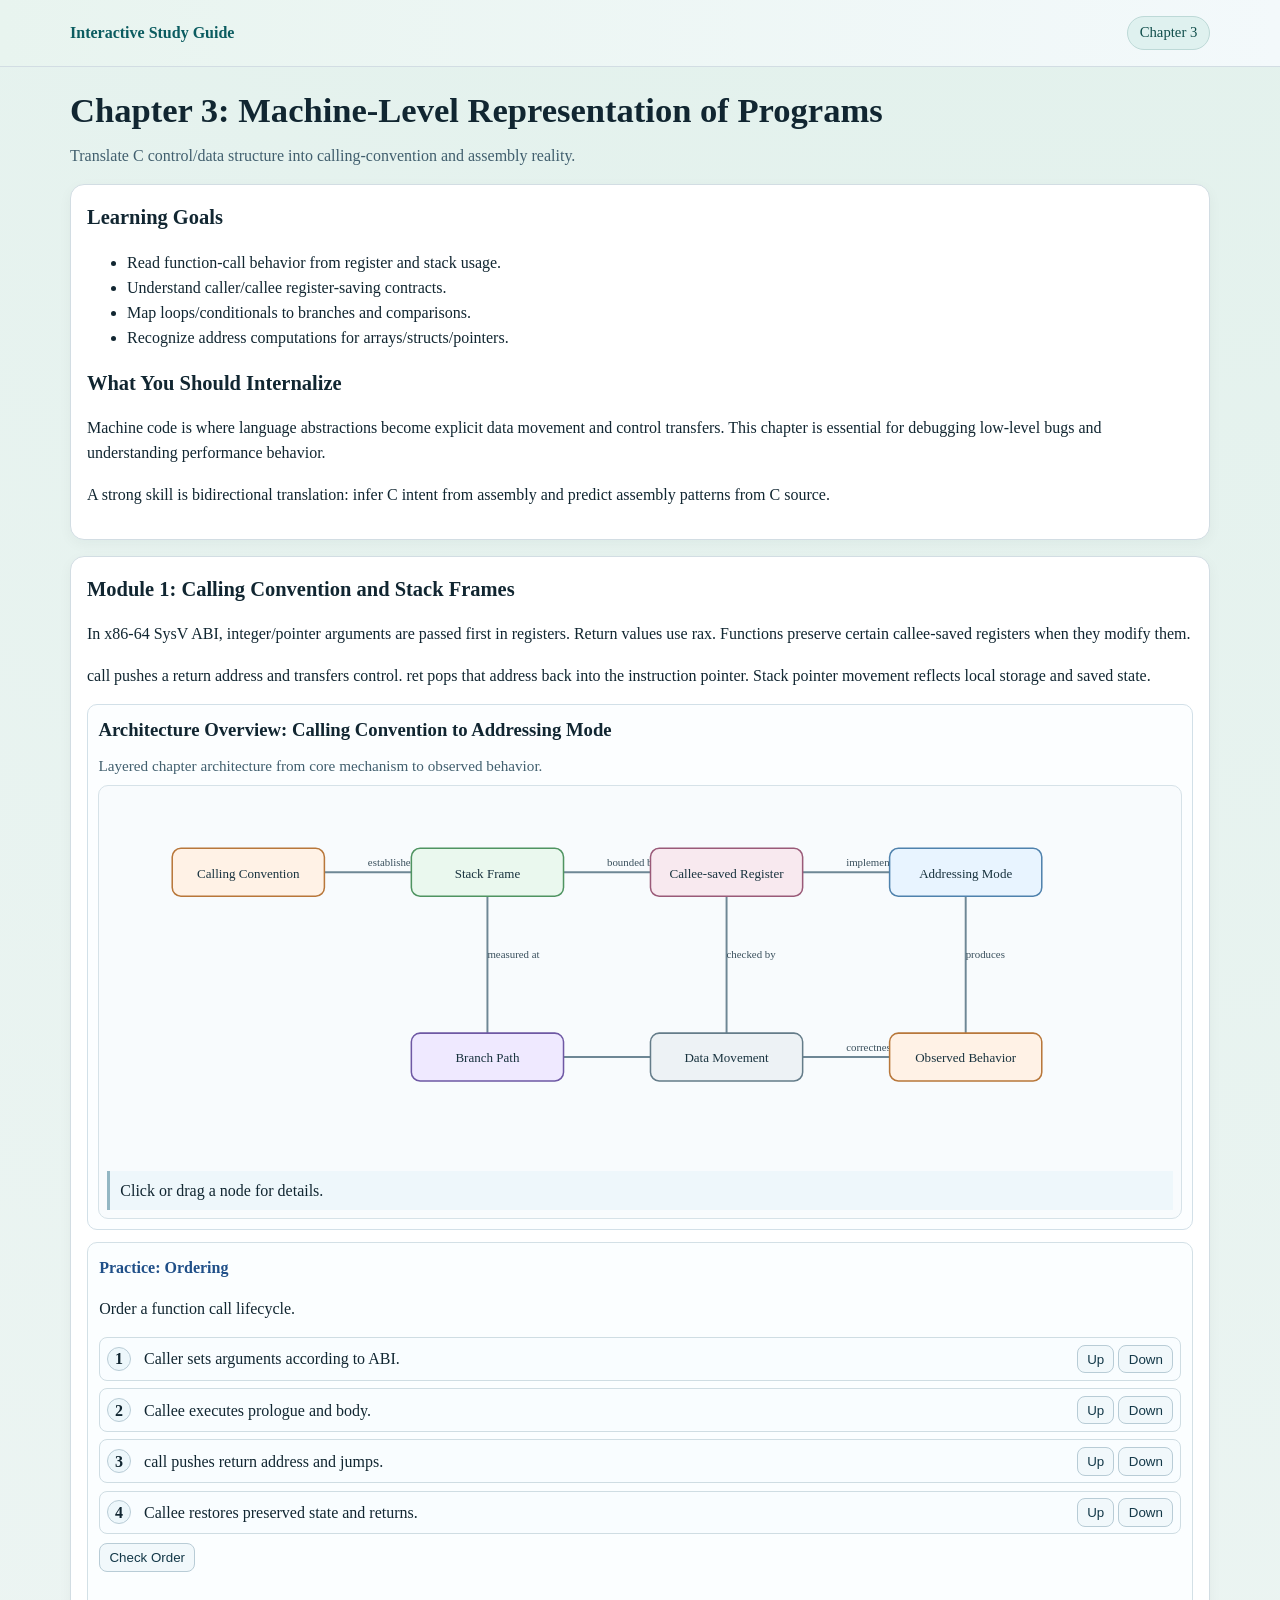
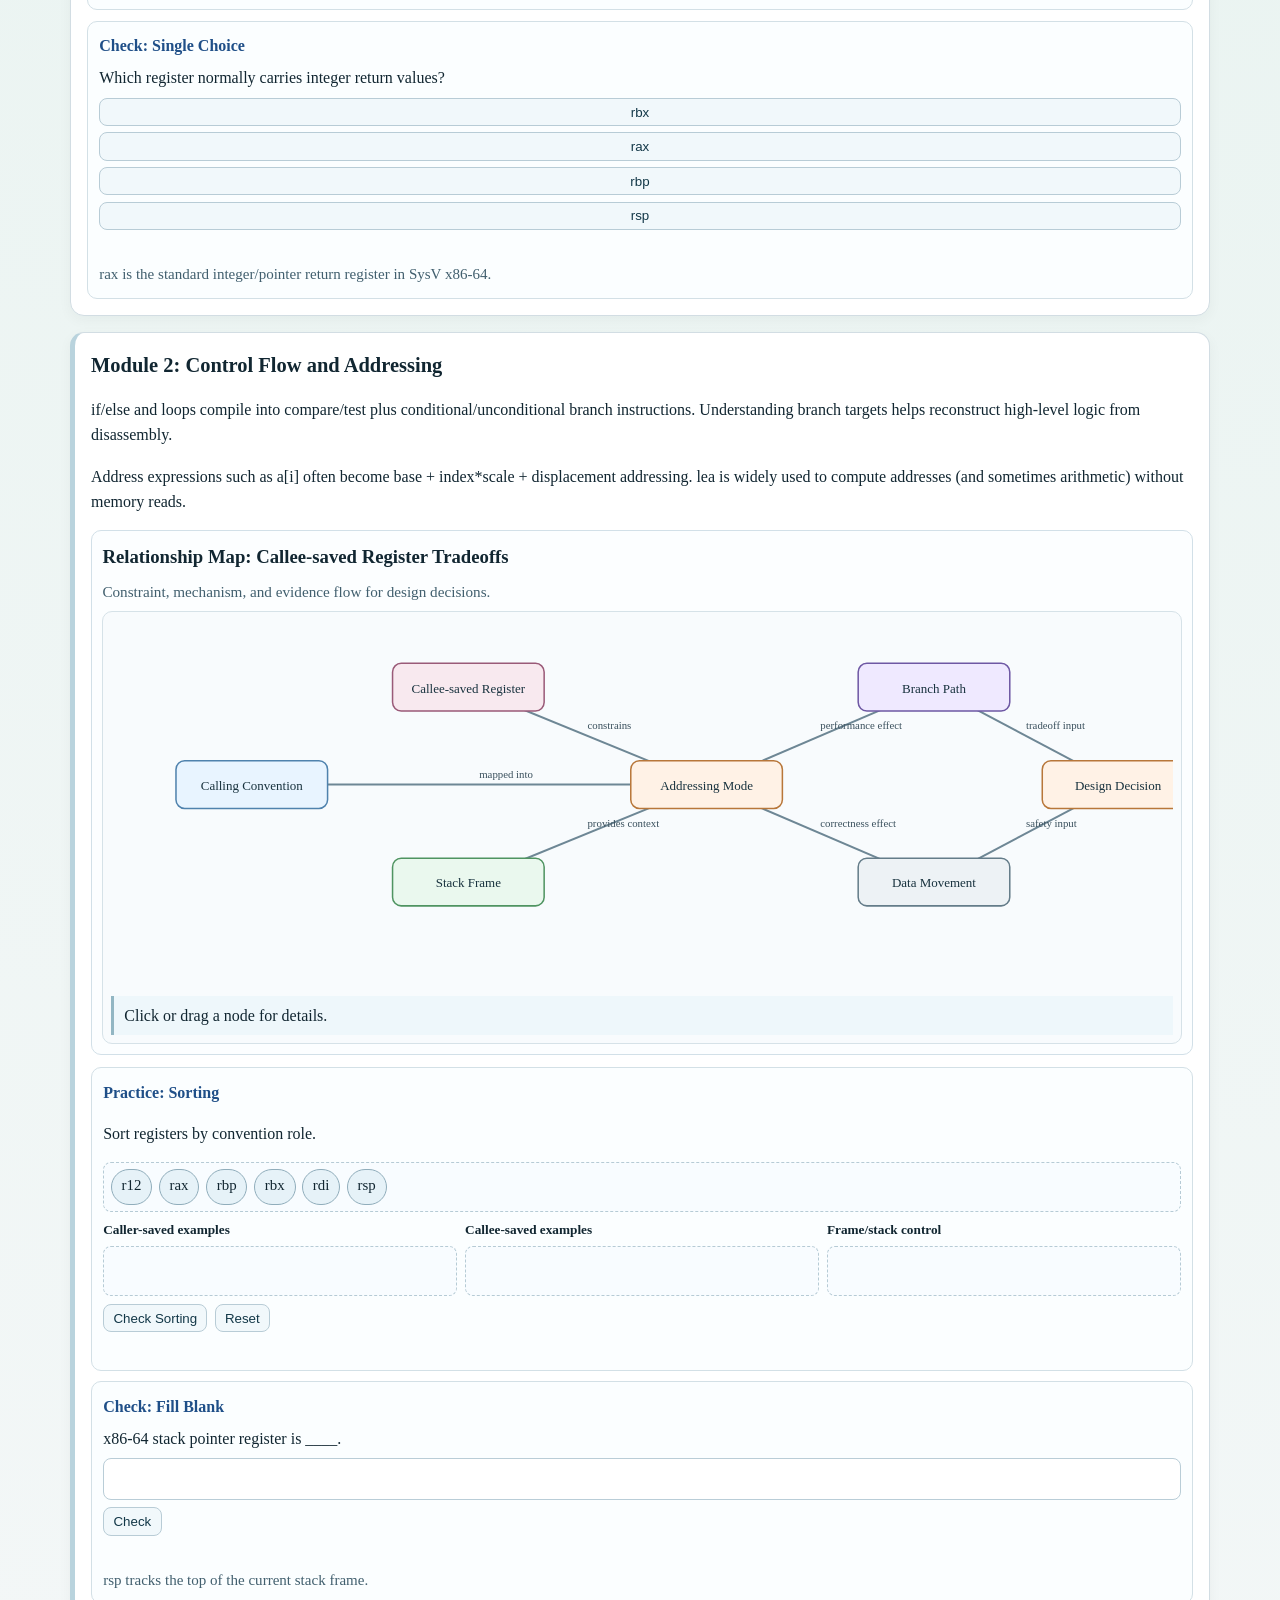
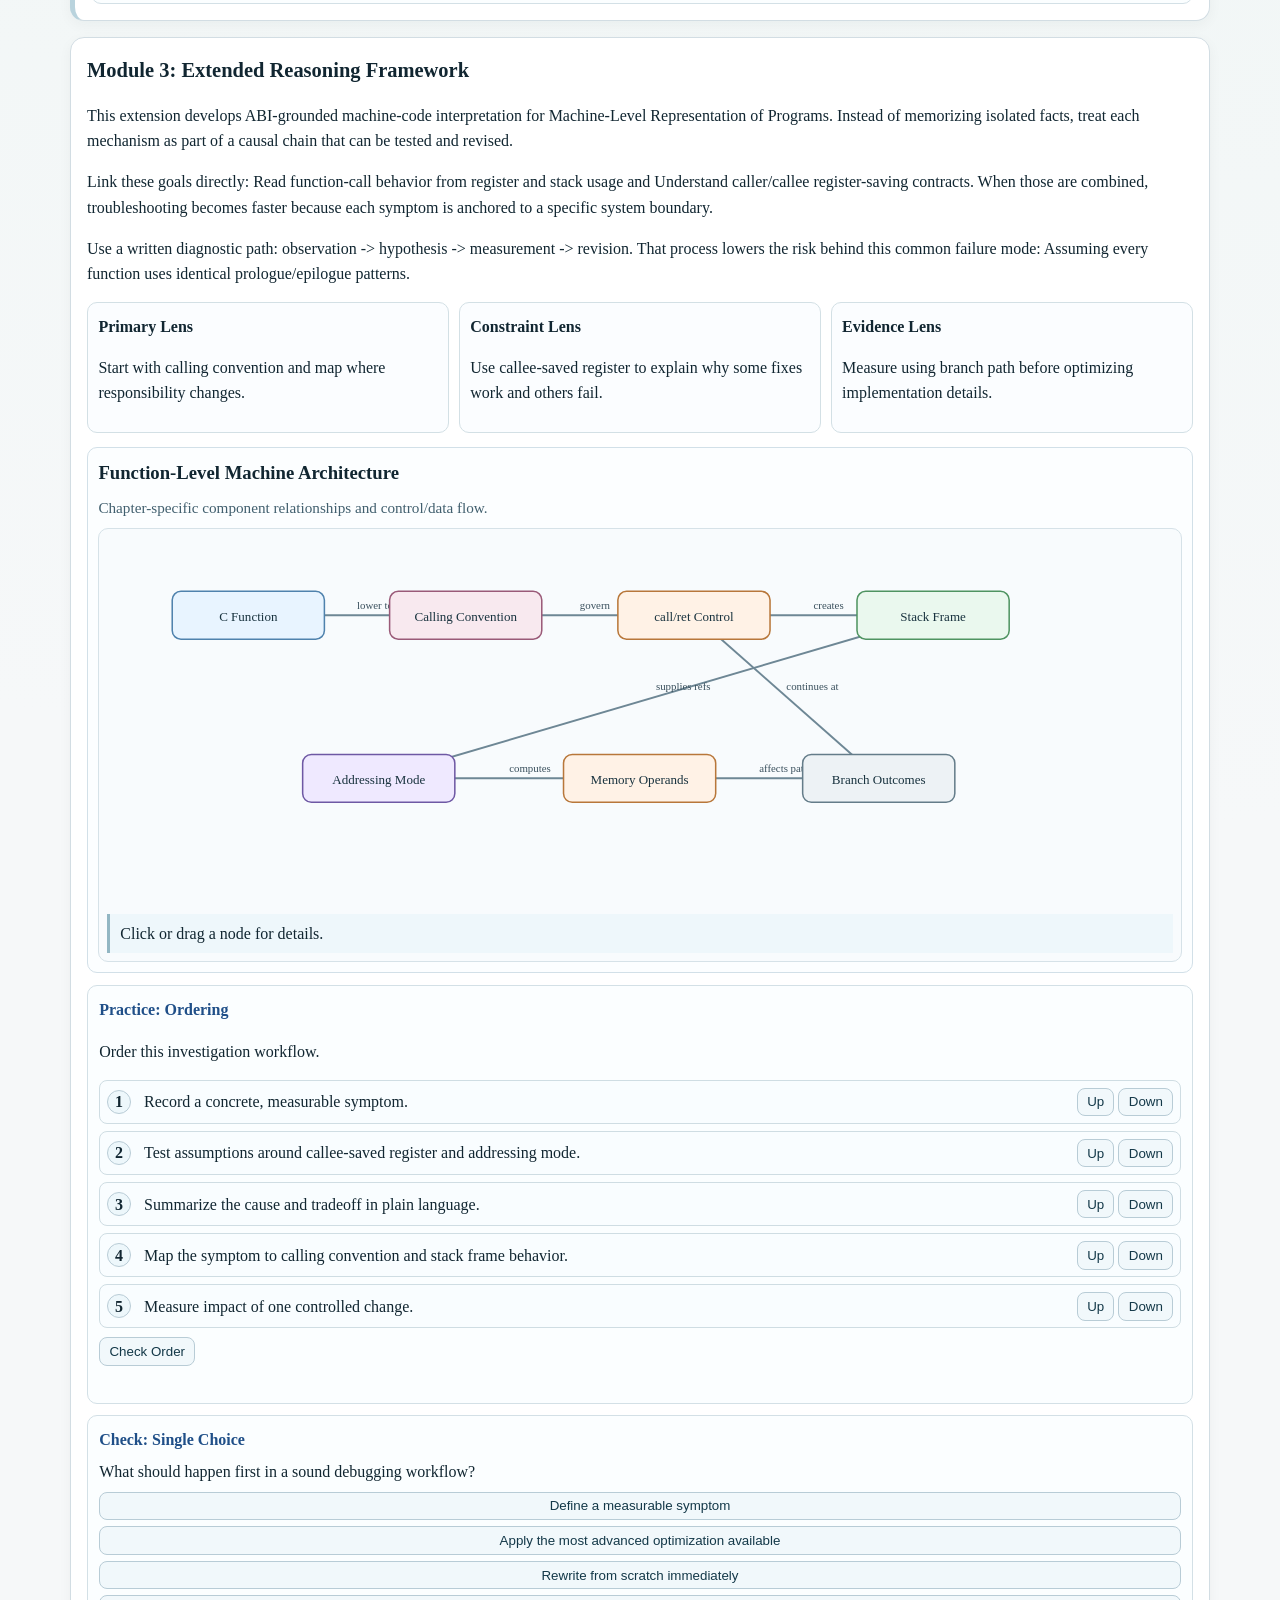
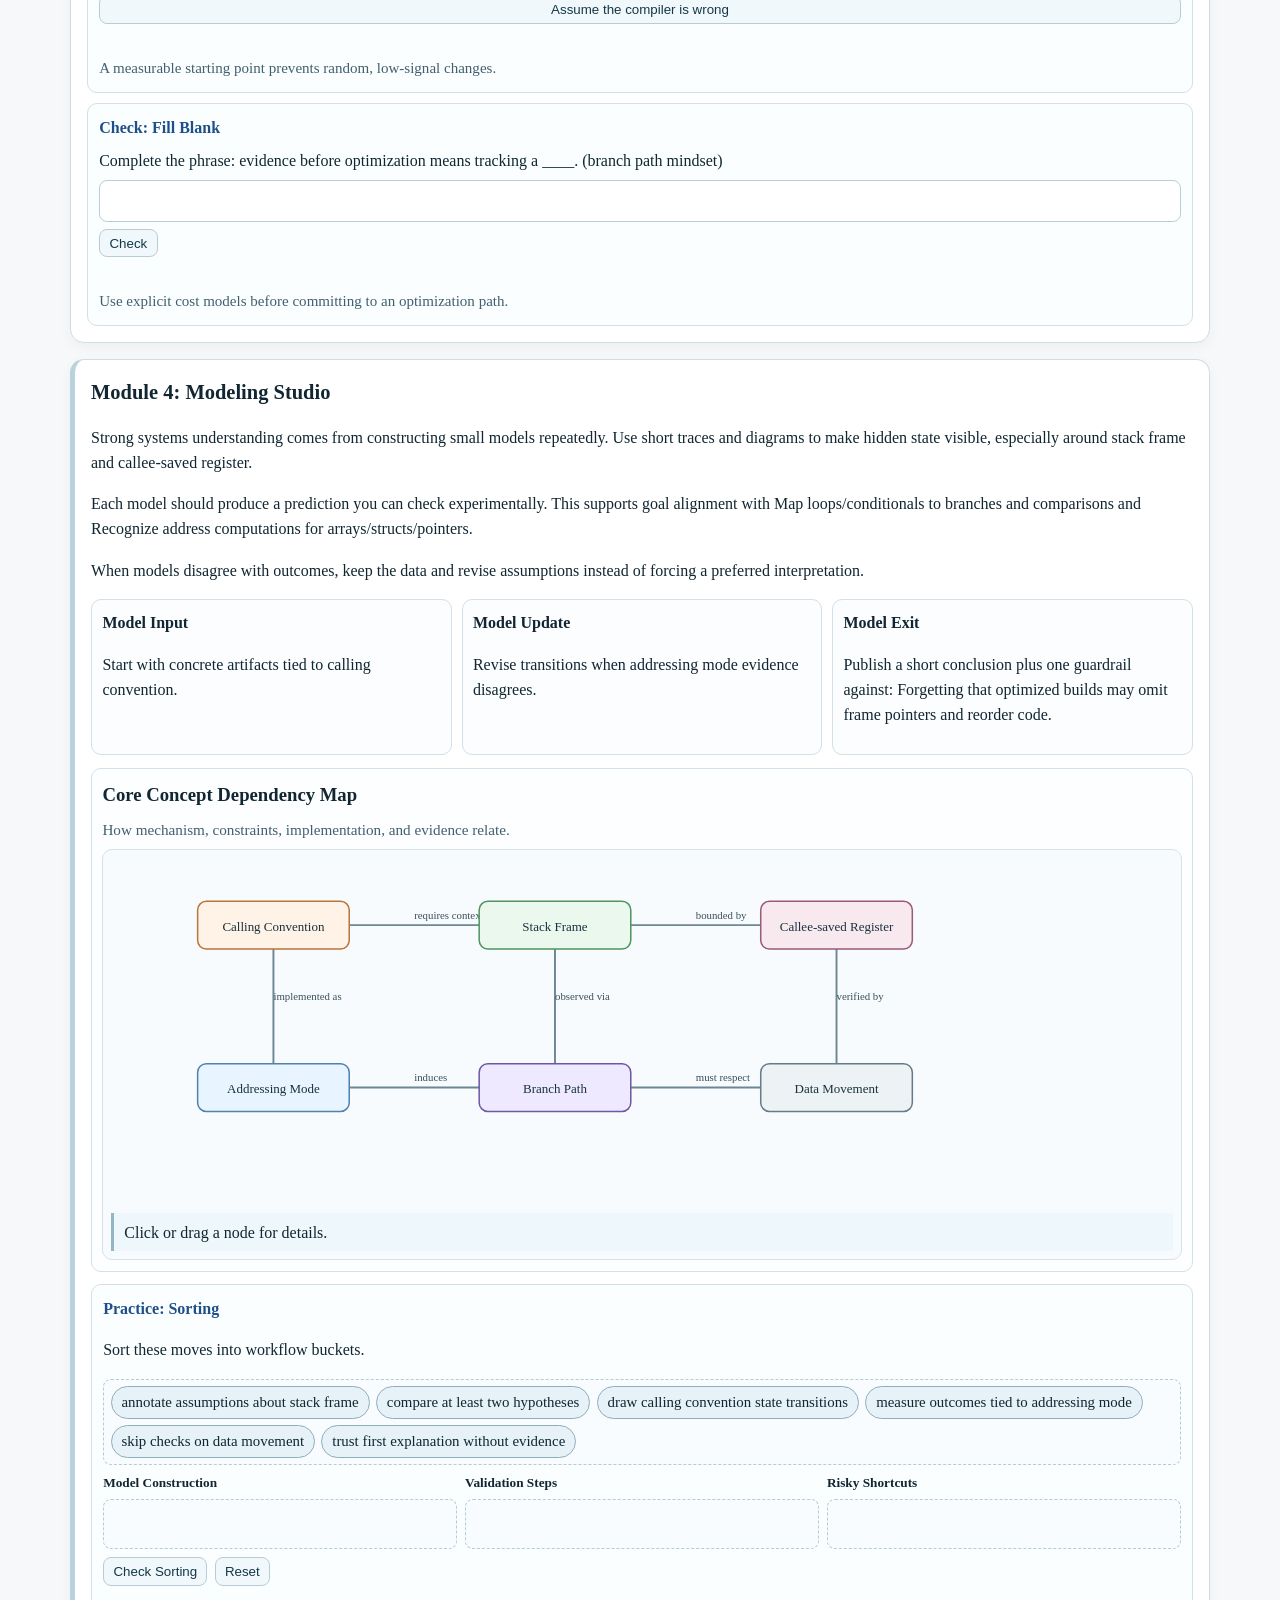
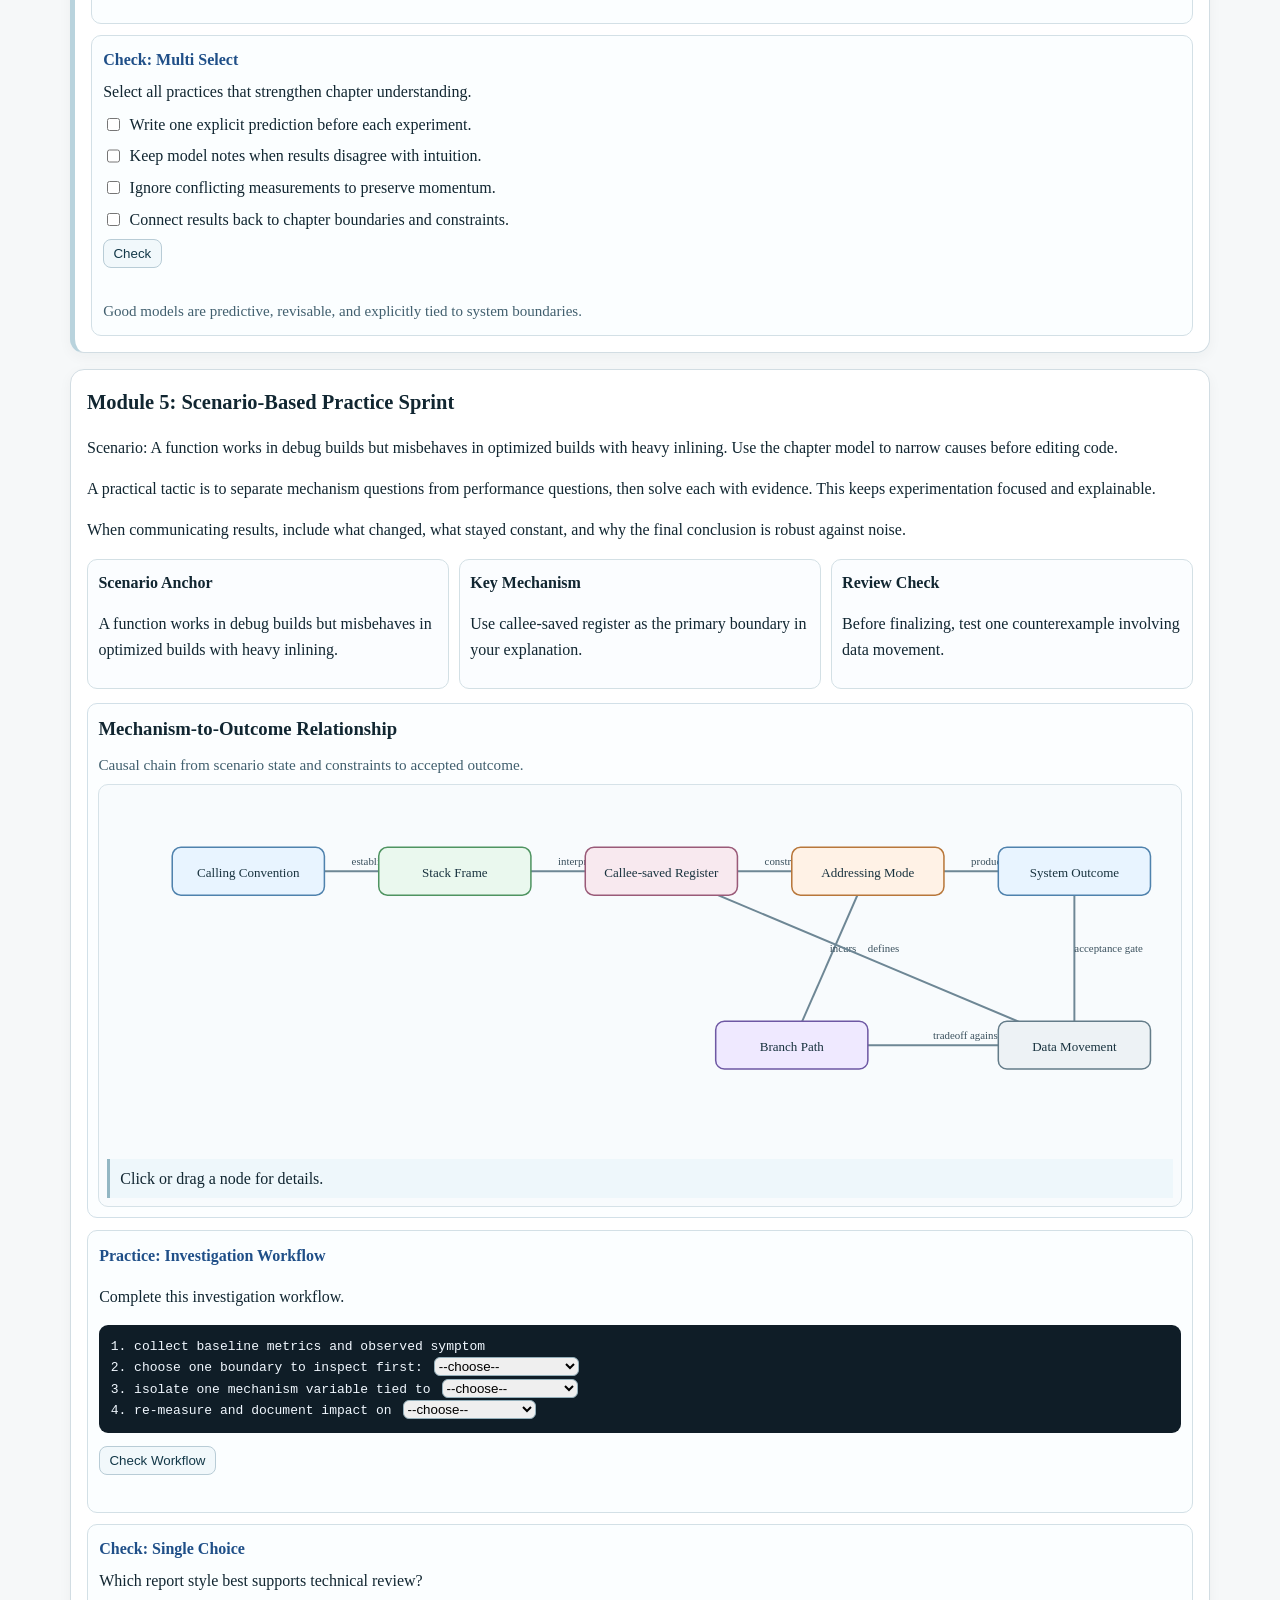
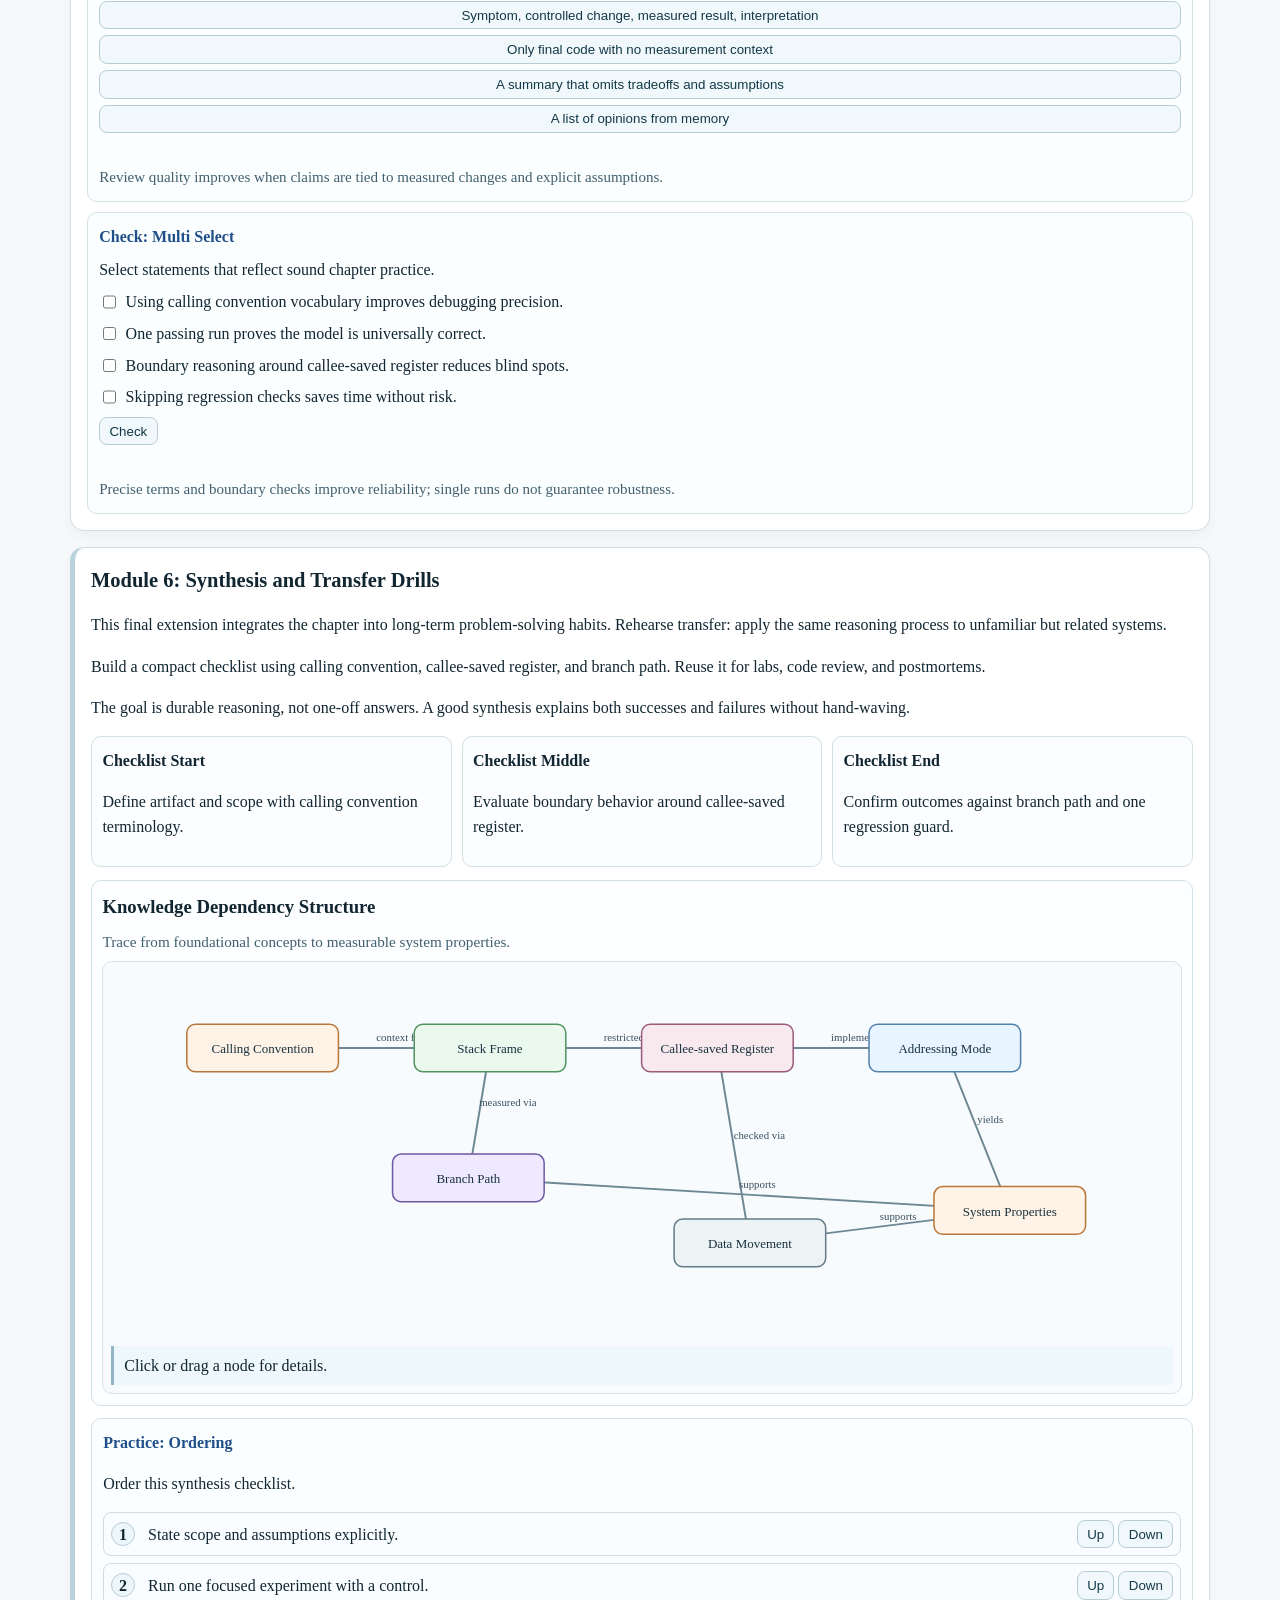
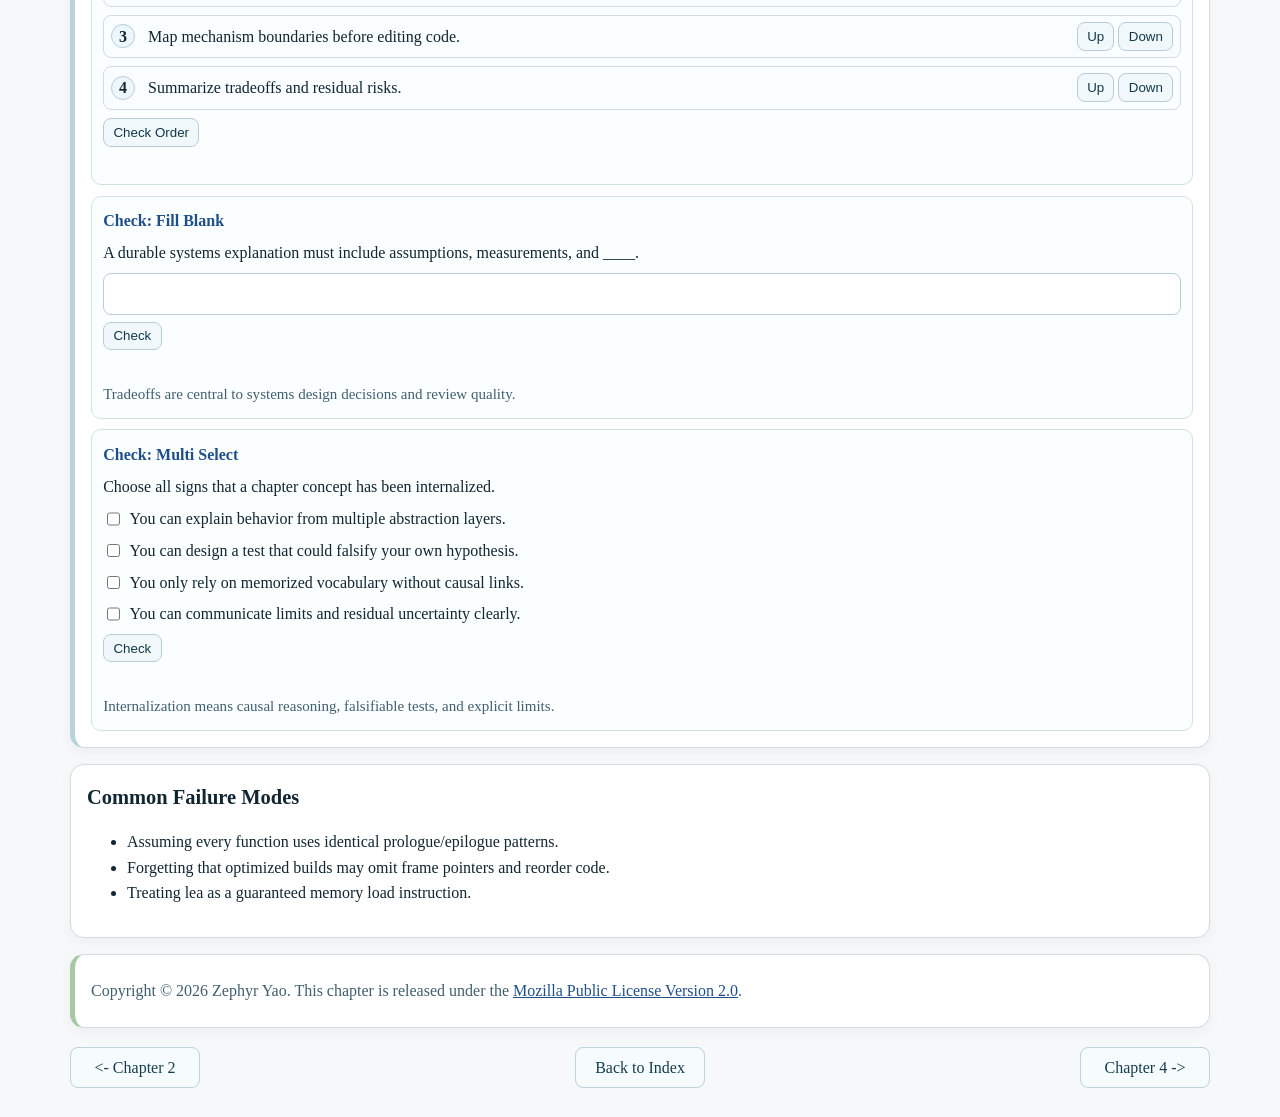
==== chapter-03.html @ 3f46c1bf "init" ====
<!doctype html>
<html lang="en">
<head>
  <meta charset="utf-8" />
  <meta name="viewport" content="width=device-width, initial-scale=1" />
  <title>Interactive Systems Study Guide - Chapter 3</title>
  <link rel="stylesheet" href="styles.css" />
</head>
<body>
<header class="site-header">
  <div class="wrap">
    <a class="home-link" href="index.html">Interactive Study Guide</a>
    <span class="chapter-pill">Chapter 3</span>
  </div>
</header>

<main class="wrap chapter-page" data-chapter="3">
  <section class="hero">
    <h1>Chapter 3: Machine-Level Representation of Programs</h1>
    <p class="hero-sub">Translate C control/data structure into calling-convention and assembly reality.</p>
  </section>

  <section class="intro-block">
    <h2>Learning Goals</h2>
    <ul><li>Read function-call behavior from register and stack usage.</li><li>Understand caller/callee register-saving contracts.</li><li>Map loops/conditionals to branches and comparisons.</li><li>Recognize address computations for arrays/structs/pointers.</li></ul>
    <h2>What You Should Internalize</h2>
    <p>Machine code is where language abstractions become explicit data movement and control transfers. This chapter is essential for debugging low-level bugs and understanding performance behavior.</p><p>A strong skill is bidirectional translation: infer C intent from assembly and predict assembly patterns from C source.</p>
  </section>

  <section class="module-block"><h2>Module 1: Calling Convention and Stack Frames</h2><p>In x86-64 SysV ABI, integer/pointer arguments are passed first in registers. Return values use rax. Functions preserve certain callee-saved registers when they modify them.</p><p>call pushes a return address and transfers control. ret pops that address back into the instruction pointer. Stack pointer movement reflects local storage and saved state.</p><section class="diagram-block"><h3>Architecture Overview: Calling Convention to Addressing Mode</h3><p class="diagram-caption">Layered chapter architecture from core mechanism to observed behavior.</p><div class="diagram-wrap"><svg viewBox="0 0 980 340" role="img" aria-label="Architecture Overview: Calling Convention to Addressing Mode"><defs><marker id="arrow-3-1-1" viewBox="0 0 10 10" refX="9" refY="5" markerWidth="6" markerHeight="6" orient="auto-start-reverse"><path d="M 0 0 L 10 5 L 0 10 z"></path></marker></defs><line x1="130" y1="72" x2="350" y2="72" class="diag-edge" data-src="core" data-dst="state" marker-end="url(#arrow-3-1-1)"></line><text x="240" y="66" class="diag-edge-label" data-src="core" data-dst="state">establishes</text><line x1="350" y1="72" x2="570" y2="72" class="diag-edge" data-src="state" data-dst="bound" marker-end="url(#arrow-3-1-1)"></line><text x="460" y="66" class="diag-edge-label" data-src="state" data-dst="bound">bounded by</text><line x1="570" y1="72" x2="790" y2="72" class="diag-edge" data-src="bound" data-dst="impl" marker-end="url(#arrow-3-1-1)"></line><text x="680" y="66" class="diag-edge-label" data-src="bound" data-dst="impl">implemented via</text><line x1="350" y1="72" x2="350" y2="242" class="diag-edge" data-src="state" data-dst="perf" marker-end="url(#arrow-3-1-1)"></line><text x="350" y="151" class="diag-edge-label" data-src="state" data-dst="perf">measured at</text><line x1="570" y1="72" x2="570" y2="242" class="diag-edge" data-src="bound" data-dst="corr" marker-end="url(#arrow-3-1-1)"></line><text x="570" y="151" class="diag-edge-label" data-src="bound" data-dst="corr">checked by</text><line x1="790" y1="72" x2="790" y2="242" class="diag-edge" data-src="impl" data-dst="out" marker-end="url(#arrow-3-1-1)"></line><text x="790" y="151" class="diag-edge-label" data-src="impl" data-dst="out">produces</text><line x1="350" y1="242" x2="790" y2="242" class="diag-edge" data-src="perf" data-dst="out" marker-end="url(#arrow-3-1-1)"></line><text x="570" y="236" class="diag-edge-label" data-src="perf" data-dst="out">cost signal</text><line x1="570" y1="242" x2="790" y2="242" class="diag-edge" data-src="corr" data-dst="out" marker-end="url(#arrow-3-1-1)"></line><text x="680" y="236" class="diag-edge-label" data-src="corr" data-dst="out">correctness signal</text><g class="diag-node kind-kernel" tabindex="0" data-node-id="core" data-x="60" data-y="50" data-detail="Core mechanism: calling convention." transform="translate(60 50)"><rect x="0" y="0" width="140" height="44" rx="8"></rect><text x="70" y="27" text-anchor="middle">Calling Convention</text></g><g class="diag-node kind-user" tabindex="0" data-node-id="state" data-x="280" data-y="50" data-detail="State/control context: stack frame." transform="translate(280 50)"><rect x="0" y="0" width="140" height="44" rx="8"></rect><text x="70" y="27" text-anchor="middle">Stack Frame</text></g><g class="diag-node kind-boundary" tabindex="0" data-node-id="bound" data-x="500" data-y="50" data-detail="Boundary/constraint concept: callee-saved register." transform="translate(500 50)"><rect x="0" y="0" width="140" height="44" rx="8"></rect><text x="70" y="27" text-anchor="middle">Callee-saved Register</text></g><g class="diag-node kind-tool" tabindex="0" data-node-id="impl" data-x="720" data-y="50" data-detail="Implementation mechanism: addressing mode." transform="translate(720 50)"><rect x="0" y="0" width="140" height="44" rx="8"></rect><text x="70" y="27" text-anchor="middle">Addressing Mode</text></g><g class="diag-node kind-hardware" tabindex="0" data-node-id="perf" data-x="280" data-y="220" data-detail="Performance/cost signal: branch path." transform="translate(280 220)"><rect x="0" y="0" width="140" height="44" rx="8"></rect><text x="70" y="27" text-anchor="middle">Branch Path</text></g><g class="diag-node kind-neutral" tabindex="0" data-node-id="corr" data-x="500" data-y="220" data-detail="Correctness/invariant signal: data movement." transform="translate(500 220)"><rect x="0" y="0" width="140" height="44" rx="8"></rect><text x="70" y="27" text-anchor="middle">Data Movement</text></g><g class="diag-node kind-kernel" tabindex="0" data-node-id="out" data-x="720" data-y="220" data-detail="Externally visible chapter outcome." transform="translate(720 220)"><rect x="0" y="0" width="140" height="44" rx="8"></rect><text x="70" y="27" text-anchor="middle">Observed Behavior</text></g></svg><p class="diagram-output">Click or drag a node for details.</p></div></section><div class="activity-grid"><article class="activity sequence-task"><h4>Practice: Ordering</h4><p>Order a function call lifecycle.</p><ul class="sequence-list"><li data-correct="1"><span class="order-num"></span><span class="order-text">Caller sets arguments according to ABI.</span><div class="order-actions"><button type="button" class="move-up">Up</button><button type="button" class="move-down">Down</button></div></li><li data-correct="3"><span class="order-num"></span><span class="order-text">Callee executes prologue and body.</span><div class="order-actions"><button type="button" class="move-up">Up</button><button type="button" class="move-down">Down</button></div></li><li data-correct="2"><span class="order-num"></span><span class="order-text">call pushes return address and jumps.</span><div class="order-actions"><button type="button" class="move-up">Up</button><button type="button" class="move-down">Down</button></div></li><li data-correct="4"><span class="order-num"></span><span class="order-text">Callee restores preserved state and returns.</span><div class="order-actions"><button type="button" class="move-up">Up</button><button type="button" class="move-down">Down</button></div></li></ul><button type="button" class="check-sequence">Check Order</button><p class="feedback" aria-live="polite"></p></article><article class="activity single-check"><h4>Check: Single Choice</h4><p class="question">Which register normally carries integer return values?</p><div class="choices"><button type="button" class="choice" data-correct="false">rbx</button><button type="button" class="choice" data-correct="true">rax</button><button type="button" class="choice" data-correct="false">rbp</button><button type="button" class="choice" data-correct="false">rsp</button></div><p class="feedback" aria-live="polite"></p><p class="explain">rax is the standard integer/pointer return register in SysV x86-64.</p></article></div></section><section class="module-block alt"><h2>Module 2: Control Flow and Addressing</h2><p>if/else and loops compile into compare/test plus conditional/unconditional branch instructions. Understanding branch targets helps reconstruct high-level logic from disassembly.</p><p>Address expressions such as a[i] often become base + index*scale + displacement addressing. lea is widely used to compute addresses (and sometimes arithmetic) without memory reads.</p><section class="diagram-block"><h3>Relationship Map: Callee-saved Register Tradeoffs</h3><p class="diagram-caption">Constraint, mechanism, and evidence flow for design decisions.</p><div class="diagram-wrap"><svg viewBox="0 0 980 340" role="img" aria-label="Relationship Map: Callee-saved Register Tradeoffs"><defs><marker id="arrow-3-2-1" viewBox="0 0 10 10" refX="9" refY="5" markerWidth="6" markerHeight="6" orient="auto-start-reverse"><path d="M 0 0 L 10 5 L 0 10 z"></path></marker></defs><line x1="130" y1="152" x2="550" y2="152" class="diag-edge" data-src="src" data-dst="mech" marker-end="url(#arrow-3-2-1)"></line><text x="340" y="146" class="diag-edge-label" data-src="src" data-dst="mech">mapped into</text><line x1="330" y1="62" x2="550" y2="152" class="diag-edge" data-src="rule" data-dst="mech" marker-end="url(#arrow-3-2-1)"></line><text x="440" y="101" class="diag-edge-label" data-src="rule" data-dst="mech">constrains</text><line x1="330" y1="242" x2="550" y2="152" class="diag-edge" data-src="ctx" data-dst="mech" marker-end="url(#arrow-3-2-1)"></line><text x="440" y="191" class="diag-edge-label" data-src="ctx" data-dst="mech">provides context</text><line x1="550" y1="152" x2="760" y2="62" class="diag-edge" data-src="mech" data-dst="perf" marker-end="url(#arrow-3-2-1)"></line><text x="655" y="101" class="diag-edge-label" data-src="mech" data-dst="perf">performance effect</text><line x1="550" y1="152" x2="760" y2="242" class="diag-edge" data-src="mech" data-dst="corr" marker-end="url(#arrow-3-2-1)"></line><text x="655" y="191" class="diag-edge-label" data-src="mech" data-dst="corr">correctness effect</text><line x1="760" y1="62" x2="930" y2="152" class="diag-edge" data-src="perf" data-dst="dec" marker-end="url(#arrow-3-2-1)"></line><text x="845" y="101" class="diag-edge-label" data-src="perf" data-dst="dec">tradeoff input</text><line x1="760" y1="242" x2="930" y2="152" class="diag-edge" data-src="corr" data-dst="dec" marker-end="url(#arrow-3-2-1)"></line><text x="845" y="191" class="diag-edge-label" data-src="corr" data-dst="dec">safety input</text><g class="diag-node kind-tool" tabindex="0" data-node-id="src" data-x="60" data-y="130" data-detail="Input artifact or focal mechanism: calling convention." transform="translate(60 130)"><rect x="0" y="0" width="140" height="44" rx="8"></rect><text x="70" y="27" text-anchor="middle">Calling Convention</text></g><g class="diag-node kind-boundary" tabindex="0" data-node-id="rule" data-x="260" data-y="40" data-detail="Constraint layer: callee-saved register." transform="translate(260 40)"><rect x="0" y="0" width="140" height="44" rx="8"></rect><text x="70" y="27" text-anchor="middle">Callee-saved Register</text></g><g class="diag-node kind-user" tabindex="0" data-node-id="ctx" data-x="260" data-y="220" data-detail="Context/state layer: stack frame." transform="translate(260 220)"><rect x="0" y="0" width="140" height="44" rx="8"></rect><text x="70" y="27" text-anchor="middle">Stack Frame</text></g><g class="diag-node kind-kernel" tabindex="0" data-node-id="mech" data-x="480" data-y="130" data-detail="Operational mechanism: addressing mode." transform="translate(480 130)"><rect x="0" y="0" width="140" height="44" rx="8"></rect><text x="70" y="27" text-anchor="middle">Addressing Mode</text></g><g class="diag-node kind-hardware" tabindex="0" data-node-id="perf" data-x="690" data-y="40" data-detail="Performance evidence: branch path." transform="translate(690 40)"><rect x="0" y="0" width="140" height="44" rx="8"></rect><text x="70" y="27" text-anchor="middle">Branch Path</text></g><g class="diag-node kind-neutral" tabindex="0" data-node-id="corr" data-x="690" data-y="220" data-detail="Correctness evidence: data movement." transform="translate(690 220)"><rect x="0" y="0" width="140" height="44" rx="8"></rect><text x="70" y="27" text-anchor="middle">Data Movement</text></g><g class="diag-node kind-kernel" tabindex="0" data-node-id="dec" data-x="860" data-y="130" data-detail="Balanced conclusion from performance and correctness signals." transform="translate(860 130)"><rect x="0" y="0" width="140" height="44" rx="8"></rect><text x="70" y="27" text-anchor="middle">Design Decision</text></g></svg><p class="diagram-output">Click or drag a node for details.</p></div></section><div class="activity-grid"><article class="activity drag-task"><h4>Practice: Sorting</h4><p>Sort registers by convention role.</p><div class="drag-pool"><div class="drag-item" draggable="true" data-value="r12">r12</div><div class="drag-item" draggable="true" data-value="rax">rax</div><div class="drag-item" draggable="true" data-value="rbp">rbp</div><div class="drag-item" draggable="true" data-value="rbx">rbx</div><div class="drag-item" draggable="true" data-value="rdi">rdi</div><div class="drag-item" draggable="true" data-value="rsp">rsp</div></div><div class="drop-grid"><div class="drop-col"><h5>Caller-saved examples</h5><div class="drop-zone" data-answers="rax|rdi"></div></div><div class="drop-col"><h5>Callee-saved examples</h5><div class="drop-zone" data-answers="rbx|r12"></div></div><div class="drop-col"><h5>Frame/stack control</h5><div class="drop-zone" data-answers="rbp|rsp"></div></div></div><div class="task-actions"><button type="button" class="check-drag">Check Sorting</button><button type="button" class="reset-drag">Reset</button></div><p class="feedback" aria-live="polite"></p></article><article class="activity blank-check"><h4>Check: Fill Blank</h4><p class="question">x86-64 stack pointer register is ____.</p><input type="text" class="blank-input" data-answers="rsp|%rsp" /><button type="button" class="check-blank">Check</button><p class="feedback" aria-live="polite"></p><p class="explain">rsp tracks the top of the current stack frame.</p></article></div></section><section class="module-block"><h2>Module 3: Extended Reasoning Framework</h2><p>This extension develops ABI-grounded machine-code interpretation for Machine-Level Representation of Programs. Instead of memorizing isolated facts, treat each mechanism as part of a causal chain that can be tested and revised.</p><p>Link these goals directly: Read function-call behavior from register and stack usage and Understand caller/callee register-saving contracts. When those are combined, troubleshooting becomes faster because each symptom is anchored to a specific system boundary.</p><p>Use a written diagnostic path: observation -&gt; hypothesis -&gt; measurement -&gt; revision. That process lowers the risk behind this common failure mode: Assuming every function uses identical prologue/epilogue patterns.</p><div class="knowledge-grid"><article class="knowledge-card"><h4>Primary Lens</h4><p>Start with calling convention and map where responsibility changes.</p></article><article class="knowledge-card"><h4>Constraint Lens</h4><p>Use callee-saved register to explain why some fixes work and others fail.</p></article><article class="knowledge-card"><h4>Evidence Lens</h4><p>Measure using branch path before optimizing implementation details.</p></article></div><section class="diagram-block"><h3>Function-Level Machine Architecture</h3><p class="diagram-caption">Chapter-specific component relationships and control/data flow.</p><div class="diagram-wrap"><svg viewBox="0 0 980 340" role="img" aria-label="Function-Level Machine Architecture"><defs><marker id="arrow-3-3-1" viewBox="0 0 10 10" refX="9" refY="5" markerWidth="6" markerHeight="6" orient="auto-start-reverse"><path d="M 0 0 L 10 5 L 0 10 z"></path></marker></defs><line x1="130" y1="72" x2="330" y2="72" class="diag-edge" data-src="c" data-dst="abi" marker-end="url(#arrow-3-3-1)"></line><text x="230" y="66" class="diag-edge-label" data-src="c" data-dst="abi">lower to</text><line x1="330" y1="72" x2="540" y2="72" class="diag-edge" data-src="abi" data-dst="call" marker-end="url(#arrow-3-3-1)"></line><text x="435" y="66" class="diag-edge-label" data-src="abi" data-dst="call">govern</text><line x1="540" y1="72" x2="760" y2="72" class="diag-edge" data-src="call" data-dst="frame" marker-end="url(#arrow-3-3-1)"></line><text x="650" y="66" class="diag-edge-label" data-src="call" data-dst="frame">creates</text><line x1="760" y1="72" x2="250" y2="222" class="diag-edge" data-src="frame" data-dst="addr" marker-end="url(#arrow-3-3-1)"></line><text x="505" y="141" class="diag-edge-label" data-src="frame" data-dst="addr">supplies refs</text><line x1="250" y1="222" x2="490" y2="222" class="diag-edge" data-src="addr" data-dst="mem" marker-end="url(#arrow-3-3-1)"></line><text x="370" y="216" class="diag-edge-label" data-src="addr" data-dst="mem">computes</text><line x1="490" y1="222" x2="710" y2="222" class="diag-edge" data-src="mem" data-dst="branch" marker-end="url(#arrow-3-3-1)"></line><text x="600" y="216" class="diag-edge-label" data-src="mem" data-dst="branch">affects path</text><line x1="710" y1="222" x2="540" y2="72" class="diag-edge" data-src="branch" data-dst="call" marker-end="url(#arrow-3-3-1)"></line><text x="625" y="141" class="diag-edge-label" data-src="branch" data-dst="call">continues at</text><g class="diag-node kind-tool" tabindex="0" data-node-id="c" data-x="60" data-y="50" data-detail="High-level source intent." transform="translate(60 50)"><rect x="0" y="0" width="140" height="44" rx="8"></rect><text x="70" y="27" text-anchor="middle">C Function</text></g><g class="diag-node kind-boundary" tabindex="0" data-node-id="abi" data-x="260" data-y="50" data-detail="Register/stack argument and return rules." transform="translate(260 50)"><rect x="0" y="0" width="140" height="44" rx="8"></rect><text x="70" y="27" text-anchor="middle">Calling Convention</text></g><g class="diag-node kind-kernel" tabindex="0" data-node-id="call" data-x="470" data-y="50" data-detail="Transfer and resume execution flow." transform="translate(470 50)"><rect x="0" y="0" width="140" height="44" rx="8"></rect><text x="70" y="27" text-anchor="middle">call/ret Control</text></g><g class="diag-node kind-user" tabindex="0" data-node-id="frame" data-x="690" data-y="50" data-detail="Locals, spills, saved registers." transform="translate(690 50)"><rect x="0" y="0" width="140" height="44" rx="8"></rect><text x="70" y="27" text-anchor="middle">Stack Frame</text></g><g class="diag-node kind-hardware" tabindex="0" data-node-id="addr" data-x="180" data-y="200" data-detail="Base+index+scale+disp computations." transform="translate(180 200)"><rect x="0" y="0" width="140" height="44" rx="8"></rect><text x="70" y="27" text-anchor="middle">Addressing Mode</text></g><g class="diag-node kind-kernel" tabindex="0" data-node-id="mem" data-x="420" data-y="200" data-detail="Loads/stores against effective addresses." transform="translate(420 200)"><rect x="0" y="0" width="140" height="44" rx="8"></rect><text x="70" y="27" text-anchor="middle">Memory Operands</text></g><g class="diag-node kind-neutral" tabindex="0" data-node-id="branch" data-x="640" data-y="200" data-detail="Conditional/unconditional control edges." transform="translate(640 200)"><rect x="0" y="0" width="140" height="44" rx="8"></rect><text x="70" y="27" text-anchor="middle">Branch Outcomes</text></g></svg><p class="diagram-output">Click or drag a node for details.</p></div></section><div class="activity-grid"><article class="activity sequence-task"><h4>Practice: Ordering</h4><p>Order this investigation workflow.</p><ul class="sequence-list"><li data-correct="1"><span class="order-num"></span><span class="order-text">Record a concrete, measurable symptom.</span><div class="order-actions"><button type="button" class="move-up">Up</button><button type="button" class="move-down">Down</button></div></li><li data-correct="3"><span class="order-num"></span><span class="order-text">Test assumptions around callee-saved register and addressing mode.</span><div class="order-actions"><button type="button" class="move-up">Up</button><button type="button" class="move-down">Down</button></div></li><li data-correct="5"><span class="order-num"></span><span class="order-text">Summarize the cause and tradeoff in plain language.</span><div class="order-actions"><button type="button" class="move-up">Up</button><button type="button" class="move-down">Down</button></div></li><li data-correct="2"><span class="order-num"></span><span class="order-text">Map the symptom to calling convention and stack frame behavior.</span><div class="order-actions"><button type="button" class="move-up">Up</button><button type="button" class="move-down">Down</button></div></li><li data-correct="4"><span class="order-num"></span><span class="order-text">Measure impact of one controlled change.</span><div class="order-actions"><button type="button" class="move-up">Up</button><button type="button" class="move-down">Down</button></div></li></ul><button type="button" class="check-sequence">Check Order</button><p class="feedback" aria-live="polite"></p></article><article class="activity single-check"><h4>Check: Single Choice</h4><p class="question">What should happen first in a sound debugging workflow?</p><div class="choices"><button type="button" class="choice" data-correct="true">Define a measurable symptom</button><button type="button" class="choice" data-correct="false">Apply the most advanced optimization available</button><button type="button" class="choice" data-correct="false">Rewrite from scratch immediately</button><button type="button" class="choice" data-correct="false">Assume the compiler is wrong</button></div><p class="feedback" aria-live="polite"></p><p class="explain">A measurable starting point prevents random, low-signal changes.</p></article><article class="activity blank-check"><h4>Check: Fill Blank</h4><p class="question">Complete the phrase: evidence before optimization means tracking a ____. (branch path mindset)</p><input type="text" class="blank-input" data-answers="branch|branch path" /><button type="button" class="check-blank">Check</button><p class="feedback" aria-live="polite"></p><p class="explain">Use explicit cost models before committing to an optimization path.</p></article></div></section><section class="module-block alt"><h2>Module 4: Modeling Studio</h2><p>Strong systems understanding comes from constructing small models repeatedly. Use short traces and diagrams to make hidden state visible, especially around stack frame and callee-saved register.</p><p>Each model should produce a prediction you can check experimentally. This supports goal alignment with Map loops/conditionals to branches and comparisons and Recognize address computations for arrays/structs/pointers.</p><p>When models disagree with outcomes, keep the data and revise assumptions instead of forcing a preferred interpretation.</p><div class="knowledge-grid"><article class="knowledge-card"><h4>Model Input</h4><p>Start with concrete artifacts tied to calling convention.</p></article><article class="knowledge-card"><h4>Model Update</h4><p>Revise transitions when addressing mode evidence disagrees.</p></article><article class="knowledge-card"><h4>Model Exit</h4><p>Publish a short conclusion plus one guardrail against: Forgetting that optimized builds may omit frame pointers and reorder code.</p></article></div><section class="diagram-block"><h3>Core Concept Dependency Map</h3><p class="diagram-caption">How mechanism, constraints, implementation, and evidence relate.</p><div class="diagram-wrap"><svg viewBox="0 0 980 320" role="img" aria-label="Core Concept Dependency Map"><defs><marker id="arrow-3-4-1" viewBox="0 0 10 10" refX="9" refY="5" markerWidth="6" markerHeight="6" orient="auto-start-reverse"><path d="M 0 0 L 10 5 L 0 10 z"></path></marker></defs><line x1="150" y1="62" x2="410" y2="62" class="diag-edge" data-src="t0" data-dst="t1" marker-end="url(#arrow-3-4-1)"></line><text x="280" y="56" class="diag-edge-label" data-src="t0" data-dst="t1">requires context</text><line x1="410" y1="62" x2="670" y2="62" class="diag-edge" data-src="t1" data-dst="t2" marker-end="url(#arrow-3-4-1)"></line><text x="540" y="56" class="diag-edge-label" data-src="t1" data-dst="t2">bounded by</text><line x1="150" y1="62" x2="150" y2="212" class="diag-edge" data-src="t0" data-dst="t3" marker-end="url(#arrow-3-4-1)"></line><text x="150" y="131" class="diag-edge-label" data-src="t0" data-dst="t3">implemented as</text><line x1="410" y1="62" x2="410" y2="212" class="diag-edge" data-src="t1" data-dst="t4" marker-end="url(#arrow-3-4-1)"></line><text x="410" y="131" class="diag-edge-label" data-src="t1" data-dst="t4">observed via</text><line x1="670" y1="62" x2="670" y2="212" class="diag-edge" data-src="t2" data-dst="t5" marker-end="url(#arrow-3-4-1)"></line><text x="670" y="131" class="diag-edge-label" data-src="t2" data-dst="t5">verified by</text><line x1="150" y1="212" x2="410" y2="212" class="diag-edge" data-src="t3" data-dst="t4" marker-end="url(#arrow-3-4-1)"></line><text x="280" y="206" class="diag-edge-label" data-src="t3" data-dst="t4">induces</text><line x1="410" y1="212" x2="670" y2="212" class="diag-edge" data-src="t4" data-dst="t5" marker-end="url(#arrow-3-4-1)"></line><text x="540" y="206" class="diag-edge-label" data-src="t4" data-dst="t5">must respect</text><g class="diag-node kind-kernel" tabindex="0" data-node-id="t0" data-x="80" data-y="40" data-detail="Primary mechanism concept: calling convention." transform="translate(80 40)"><rect x="0" y="0" width="140" height="44" rx="8"></rect><text x="70" y="27" text-anchor="middle">Calling Convention</text></g><g class="diag-node kind-user" tabindex="0" data-node-id="t1" data-x="340" data-y="40" data-detail="State/control context: stack frame." transform="translate(340 40)"><rect x="0" y="0" width="140" height="44" rx="8"></rect><text x="70" y="27" text-anchor="middle">Stack Frame</text></g><g class="diag-node kind-boundary" tabindex="0" data-node-id="t2" data-x="600" data-y="40" data-detail="Constraint boundary: callee-saved register." transform="translate(600 40)"><rect x="0" y="0" width="140" height="44" rx="8"></rect><text x="70" y="27" text-anchor="middle">Callee-saved Register</text></g><g class="diag-node kind-tool" tabindex="0" data-node-id="t3" data-x="80" data-y="190" data-detail="Operational implementation concept: addressing mode." transform="translate(80 190)"><rect x="0" y="0" width="140" height="44" rx="8"></rect><text x="70" y="27" text-anchor="middle">Addressing Mode</text></g><g class="diag-node kind-hardware" tabindex="0" data-node-id="t4" data-x="340" data-y="190" data-detail="Performance/cost observation concept: branch path." transform="translate(340 190)"><rect x="0" y="0" width="140" height="44" rx="8"></rect><text x="70" y="27" text-anchor="middle">Branch Path</text></g><g class="diag-node kind-neutral" tabindex="0" data-node-id="t5" data-x="600" data-y="190" data-detail="Correctness/invariant check concept: data movement." transform="translate(600 190)"><rect x="0" y="0" width="140" height="44" rx="8"></rect><text x="70" y="27" text-anchor="middle">Data Movement</text></g></svg><p class="diagram-output">Click or drag a node for details.</p></div></section><div class="activity-grid"><article class="activity drag-task"><h4>Practice: Sorting</h4><p>Sort these moves into workflow buckets.</p><div class="drag-pool"><div class="drag-item" draggable="true" data-value="annotate assumptions about stack frame">annotate assumptions about stack frame</div><div class="drag-item" draggable="true" data-value="compare at least two hypotheses">compare at least two hypotheses</div><div class="drag-item" draggable="true" data-value="draw calling convention state transitions">draw calling convention state transitions</div><div class="drag-item" draggable="true" data-value="measure outcomes tied to addressing mode">measure outcomes tied to addressing mode</div><div class="drag-item" draggable="true" data-value="skip checks on data movement">skip checks on data movement</div><div class="drag-item" draggable="true" data-value="trust first explanation without evidence">trust first explanation without evidence</div></div><div class="drop-grid"><div class="drop-col"><h5>Model Construction</h5><div class="drop-zone" data-answers="draw calling convention state transitions|annotate assumptions about stack frame"></div></div><div class="drop-col"><h5>Validation Steps</h5><div class="drop-zone" data-answers="measure outcomes tied to addressing mode|compare at least two hypotheses"></div></div><div class="drop-col"><h5>Risky Shortcuts</h5><div class="drop-zone" data-answers="skip checks on data movement|trust first explanation without evidence"></div></div></div><div class="task-actions"><button type="button" class="check-drag">Check Sorting</button><button type="button" class="reset-drag">Reset</button></div><p class="feedback" aria-live="polite"></p></article><article class="activity multi-check"><h4>Check: Multi Select</h4><p class="question">Select all practices that strengthen chapter understanding.</p><div class="multi-list"><label class="multi-option"><input type="checkbox" data-correct="true" /> <span>Write one explicit prediction before each experiment.</span></label><label class="multi-option"><input type="checkbox" data-correct="true" /> <span>Keep model notes when results disagree with intuition.</span></label><label class="multi-option"><input type="checkbox" data-correct="false" /> <span>Ignore conflicting measurements to preserve momentum.</span></label><label class="multi-option"><input type="checkbox" data-correct="true" /> <span>Connect results back to chapter boundaries and constraints.</span></label></div><button type="button" class="check-multi">Check</button><p class="feedback" aria-live="polite"></p><p class="explain">Good models are predictive, revisable, and explicitly tied to system boundaries.</p></article></div></section><section class="module-block"><h2>Module 5: Scenario-Based Practice Sprint</h2><p>Scenario: A function works in debug builds but misbehaves in optimized builds with heavy inlining. Use the chapter model to narrow causes before editing code.</p><p>A practical tactic is to separate mechanism questions from performance questions, then solve each with evidence. This keeps experimentation focused and explainable.</p><p>When communicating results, include what changed, what stayed constant, and why the final conclusion is robust against noise.</p><div class="knowledge-grid"><article class="knowledge-card"><h4>Scenario Anchor</h4><p>A function works in debug builds but misbehaves in optimized builds with heavy inlining.</p></article><article class="knowledge-card"><h4>Key Mechanism</h4><p>Use callee-saved register as the primary boundary in your explanation.</p></article><article class="knowledge-card"><h4>Review Check</h4><p>Before finalizing, test one counterexample involving data movement.</p></article></div><section class="diagram-block"><h3>Mechanism-to-Outcome Relationship</h3><p class="diagram-caption">Causal chain from scenario state and constraints to accepted outcome.</p><div class="diagram-wrap"><svg viewBox="0 0 980 330" role="img" aria-label="Mechanism-to-Outcome Relationship"><defs><marker id="arrow-3-5-1" viewBox="0 0 10 10" refX="9" refY="5" markerWidth="6" markerHeight="6" orient="auto-start-reverse"><path d="M 0 0 L 10 5 L 0 10 z"></path></marker></defs><line x1="130" y1="72" x2="320" y2="72" class="diag-edge" data-src="src" data-dst="state" marker-end="url(#arrow-3-5-1)"></line><text x="225" y="66" class="diag-edge-label" data-src="src" data-dst="state">establishes state</text><line x1="320" y1="72" x2="510" y2="72" class="diag-edge" data-src="state" data-dst="rule" marker-end="url(#arrow-3-5-1)"></line><text x="415" y="66" class="diag-edge-label" data-src="state" data-dst="rule">interpreted by</text><line x1="510" y1="72" x2="700" y2="72" class="diag-edge" data-src="rule" data-dst="mech" marker-end="url(#arrow-3-5-1)"></line><text x="605" y="66" class="diag-edge-label" data-src="rule" data-dst="mech">constrains</text><line x1="700" y1="72" x2="890" y2="72" class="diag-edge" data-src="mech" data-dst="out" marker-end="url(#arrow-3-5-1)"></line><text x="795" y="66" class="diag-edge-label" data-src="mech" data-dst="out">produces</text><line x1="700" y1="72" x2="630" y2="232" class="diag-edge" data-src="mech" data-dst="cost" marker-end="url(#arrow-3-5-1)"></line><text x="665" y="146" class="diag-edge-label" data-src="mech" data-dst="cost">incurs</text><line x1="510" y1="72" x2="890" y2="232" class="diag-edge" data-src="rule" data-dst="safe" marker-end="url(#arrow-3-5-1)"></line><text x="700" y="146" class="diag-edge-label" data-src="rule" data-dst="safe">defines</text><line x1="630" y1="232" x2="890" y2="232" class="diag-edge" data-src="cost" data-dst="safe" marker-end="url(#arrow-3-5-1)"></line><text x="760" y="226" class="diag-edge-label" data-src="cost" data-dst="safe">tradeoff against</text><line x1="890" y1="232" x2="890" y2="72" class="diag-edge" data-src="safe" data-dst="out" marker-end="url(#arrow-3-5-1)"></line><text x="890" y="146" class="diag-edge-label" data-src="safe" data-dst="out">acceptance gate</text><g class="diag-node kind-tool" tabindex="0" data-node-id="src" data-x="60" data-y="50" data-detail="Observed artifact or input concept: calling convention." transform="translate(60 50)"><rect x="0" y="0" width="140" height="44" rx="8"></rect><text x="70" y="27" text-anchor="middle">Calling Convention</text></g><g class="diag-node kind-user" tabindex="0" data-node-id="state" data-x="250" data-y="50" data-detail="Runtime state context: stack frame." transform="translate(250 50)"><rect x="0" y="0" width="140" height="44" rx="8"></rect><text x="70" y="27" text-anchor="middle">Stack Frame</text></g><g class="diag-node kind-boundary" tabindex="0" data-node-id="rule" data-x="440" data-y="50" data-detail="Constraint/rule concept: callee-saved register." transform="translate(440 50)"><rect x="0" y="0" width="140" height="44" rx="8"></rect><text x="70" y="27" text-anchor="middle">Callee-saved Register</text></g><g class="diag-node kind-kernel" tabindex="0" data-node-id="mech" data-x="630" data-y="50" data-detail="Mechanism implementing behavior: addressing mode." transform="translate(630 50)"><rect x="0" y="0" width="140" height="44" rx="8"></rect><text x="70" y="27" text-anchor="middle">Addressing Mode</text></g><g class="diag-node kind-tool" tabindex="0" data-node-id="out" data-x="820" data-y="50" data-detail="Observed result after applying mechanism under constraints." transform="translate(820 50)"><rect x="0" y="0" width="140" height="44" rx="8"></rect><text x="70" y="27" text-anchor="middle">System Outcome</text></g><g class="diag-node kind-hardware" tabindex="0" data-node-id="cost" data-x="560" data-y="210" data-detail="Measured cost/performance signal: branch path." transform="translate(560 210)"><rect x="0" y="0" width="140" height="44" rx="8"></rect><text x="70" y="27" text-anchor="middle">Branch Path</text></g><g class="diag-node kind-neutral" tabindex="0" data-node-id="safe" data-x="820" data-y="210" data-detail="Correctness acceptance criterion: data movement." transform="translate(820 210)"><rect x="0" y="0" width="140" height="44" rx="8"></rect><text x="70" y="27" text-anchor="middle">Data Movement</text></g></svg><p class="diagram-output">Click or drag a node for details.</p></div></section><div class="activity-grid"><article class="activity workflow-task"><h4>Practice: Investigation Workflow</h4><p>Complete this investigation workflow.</p><pre><code>1. collect baseline metrics and observed symptom
2. choose one boundary to inspect first: <select class="workflow-select" data-answer="callee-saved register" aria-label="Workflow blank 1"><option value="">--choose--</option><option value="callee-saved register">callee-saved register</option><option value="calling convention">calling convention</option><option value="random guess">random guess</option></select>
3. isolate one mechanism variable tied to <select class="workflow-select" data-answer="addressing mode" aria-label="Workflow blank 2"><option value="">--choose--</option><option value="addressing mode">addressing mode</option><option value="branch path">branch path</option><option value="undefined behavior">undefined behavior</option></select>
4. re-measure and document impact on <select class="workflow-select" data-answer="branch path" aria-label="Workflow blank 3"><option value="">--choose--</option><option value="branch path">branch path</option><option value="compiler flags only">compiler flags only</option><option value="logging color">logging color</option></select></code></pre><button type="button" class="check-workflow">Check Workflow</button><p class="feedback" aria-live="polite"></p></article><article class="activity single-check"><h4>Check: Single Choice</h4><p class="question">Which report style best supports technical review?</p><div class="choices"><button type="button" class="choice" data-correct="true">Symptom, controlled change, measured result, interpretation</button><button type="button" class="choice" data-correct="false">Only final code with no measurement context</button><button type="button" class="choice" data-correct="false">A summary that omits tradeoffs and assumptions</button><button type="button" class="choice" data-correct="false">A list of opinions from memory</button></div><p class="feedback" aria-live="polite"></p><p class="explain">Review quality improves when claims are tied to measured changes and explicit assumptions.</p></article><article class="activity multi-check"><h4>Check: Multi Select</h4><p class="question">Select statements that reflect sound chapter practice.</p><div class="multi-list"><label class="multi-option"><input type="checkbox" data-correct="true" /> <span>Using calling convention vocabulary improves debugging precision.</span></label><label class="multi-option"><input type="checkbox" data-correct="false" /> <span>One passing run proves the model is universally correct.</span></label><label class="multi-option"><input type="checkbox" data-correct="true" /> <span>Boundary reasoning around callee-saved register reduces blind spots.</span></label><label class="multi-option"><input type="checkbox" data-correct="false" /> <span>Skipping regression checks saves time without risk.</span></label></div><button type="button" class="check-multi">Check</button><p class="feedback" aria-live="polite"></p><p class="explain">Precise terms and boundary checks improve reliability; single runs do not guarantee robustness.</p></article></div></section><section class="module-block alt"><h2>Module 6: Synthesis and Transfer Drills</h2><p>This final extension integrates the chapter into long-term problem-solving habits. Rehearse transfer: apply the same reasoning process to unfamiliar but related systems.</p><p>Build a compact checklist using calling convention, callee-saved register, and branch path. Reuse it for labs, code review, and postmortems.</p><p>The goal is durable reasoning, not one-off answers. A good synthesis explains both successes and failures without hand-waving.</p><div class="knowledge-grid"><article class="knowledge-card"><h4>Checklist Start</h4><p>Define artifact and scope with calling convention terminology.</p></article><article class="knowledge-card"><h4>Checklist Middle</h4><p>Evaluate boundary behavior around callee-saved register.</p></article><article class="knowledge-card"><h4>Checklist End</h4><p>Confirm outcomes against branch path and one regression guard.</p></article></div><section class="diagram-block"><h3>Knowledge Dependency Structure</h3><p class="diagram-caption">Trace from foundational concepts to measurable system properties.</p><div class="diagram-wrap"><svg viewBox="0 0 980 340" role="img" aria-label="Knowledge Dependency Structure"><defs><marker id="arrow-3-6-1" viewBox="0 0 10 10" refX="9" refY="5" markerWidth="6" markerHeight="6" orient="auto-start-reverse"><path d="M 0 0 L 10 5 L 0 10 z"></path></marker></defs><line x1="140" y1="72" x2="350" y2="72" class="diag-edge" data-src="base" data-dst="dep1" marker-end="url(#arrow-3-6-1)"></line><text x="245" y="66" class="diag-edge-label" data-src="base" data-dst="dep1">context for</text><line x1="350" y1="72" x2="560" y2="72" class="diag-edge" data-src="dep1" data-dst="dep2" marker-end="url(#arrow-3-6-1)"></line><text x="455" y="66" class="diag-edge-label" data-src="dep1" data-dst="dep2">restricted by</text><line x1="560" y1="72" x2="770" y2="72" class="diag-edge" data-src="dep2" data-dst="op" marker-end="url(#arrow-3-6-1)"></line><text x="665" y="66" class="diag-edge-label" data-src="dep2" data-dst="op">implemented by</text><line x1="350" y1="72" x2="330" y2="192" class="diag-edge" data-src="dep1" data-dst="perf" marker-end="url(#arrow-3-6-1)"></line><text x="340" y="126" class="diag-edge-label" data-src="dep1" data-dst="perf">measured via</text><line x1="560" y1="72" x2="590" y2="252" class="diag-edge" data-src="dep2" data-dst="corr" marker-end="url(#arrow-3-6-1)"></line><text x="575" y="156" class="diag-edge-label" data-src="dep2" data-dst="corr">checked via</text><line x1="770" y1="72" x2="830" y2="222" class="diag-edge" data-src="op" data-dst="sys" marker-end="url(#arrow-3-6-1)"></line><text x="800" y="141" class="diag-edge-label" data-src="op" data-dst="sys">yields</text><line x1="330" y1="192" x2="830" y2="222" class="diag-edge" data-src="perf" data-dst="sys" marker-end="url(#arrow-3-6-1)"></line><text x="580" y="201" class="diag-edge-label" data-src="perf" data-dst="sys">supports</text><line x1="590" y1="252" x2="830" y2="222" class="diag-edge" data-src="corr" data-dst="sys" marker-end="url(#arrow-3-6-1)"></line><text x="710" y="231" class="diag-edge-label" data-src="corr" data-dst="sys">supports</text><g class="diag-node kind-kernel" tabindex="0" data-node-id="base" data-x="70" data-y="50" data-detail="Foundational concept: calling convention." transform="translate(70 50)"><rect x="0" y="0" width="140" height="44" rx="8"></rect><text x="70" y="27" text-anchor="middle">Calling Convention</text></g><g class="diag-node kind-user" tabindex="0" data-node-id="dep1" data-x="280" data-y="50" data-detail="State/dependent concept: stack frame." transform="translate(280 50)"><rect x="0" y="0" width="140" height="44" rx="8"></rect><text x="70" y="27" text-anchor="middle">Stack Frame</text></g><g class="diag-node kind-boundary" tabindex="0" data-node-id="dep2" data-x="490" data-y="50" data-detail="Constraint concept: callee-saved register." transform="translate(490 50)"><rect x="0" y="0" width="140" height="44" rx="8"></rect><text x="70" y="27" text-anchor="middle">Callee-saved Register</text></g><g class="diag-node kind-tool" tabindex="0" data-node-id="op" data-x="700" data-y="50" data-detail="Operational mechanism: addressing mode." transform="translate(700 50)"><rect x="0" y="0" width="140" height="44" rx="8"></rect><text x="70" y="27" text-anchor="middle">Addressing Mode</text></g><g class="diag-node kind-hardware" tabindex="0" data-node-id="perf" data-x="260" data-y="170" data-detail="Performance evidence concept: branch path." transform="translate(260 170)"><rect x="0" y="0" width="140" height="44" rx="8"></rect><text x="70" y="27" text-anchor="middle">Branch Path</text></g><g class="diag-node kind-neutral" tabindex="0" data-node-id="corr" data-x="520" data-y="230" data-detail="Correctness evidence concept: data movement." transform="translate(520 230)"><rect x="0" y="0" width="140" height="44" rx="8"></rect><text x="70" y="27" text-anchor="middle">Data Movement</text></g><g class="diag-node kind-kernel" tabindex="0" data-node-id="sys" data-x="760" data-y="200" data-detail="Integrated performance + correctness properties." transform="translate(760 200)"><rect x="0" y="0" width="140" height="44" rx="8"></rect><text x="70" y="27" text-anchor="middle">System Properties</text></g></svg><p class="diagram-output">Click or drag a node for details.</p></div></section><div class="activity-grid"><article class="activity sequence-task"><h4>Practice: Ordering</h4><p>Order this synthesis checklist.</p><ul class="sequence-list"><li data-correct="1"><span class="order-num"></span><span class="order-text">State scope and assumptions explicitly.</span><div class="order-actions"><button type="button" class="move-up">Up</button><button type="button" class="move-down">Down</button></div></li><li data-correct="3"><span class="order-num"></span><span class="order-text">Run one focused experiment with a control.</span><div class="order-actions"><button type="button" class="move-up">Up</button><button type="button" class="move-down">Down</button></div></li><li data-correct="2"><span class="order-num"></span><span class="order-text">Map mechanism boundaries before editing code.</span><div class="order-actions"><button type="button" class="move-up">Up</button><button type="button" class="move-down">Down</button></div></li><li data-correct="4"><span class="order-num"></span><span class="order-text">Summarize tradeoffs and residual risks.</span><div class="order-actions"><button type="button" class="move-up">Up</button><button type="button" class="move-down">Down</button></div></li></ul><button type="button" class="check-sequence">Check Order</button><p class="feedback" aria-live="polite"></p></article><article class="activity blank-check"><h4>Check: Fill Blank</h4><p class="question">A durable systems explanation must include assumptions, measurements, and ____.</p><input type="text" class="blank-input" data-answers="tradeoffs|tradeoff" /><button type="button" class="check-blank">Check</button><p class="feedback" aria-live="polite"></p><p class="explain">Tradeoffs are central to systems design decisions and review quality.</p></article><article class="activity multi-check"><h4>Check: Multi Select</h4><p class="question">Choose all signs that a chapter concept has been internalized.</p><div class="multi-list"><label class="multi-option"><input type="checkbox" data-correct="true" /> <span>You can explain behavior from multiple abstraction layers.</span></label><label class="multi-option"><input type="checkbox" data-correct="true" /> <span>You can design a test that could falsify your own hypothesis.</span></label><label class="multi-option"><input type="checkbox" data-correct="false" /> <span>You only rely on memorized vocabulary without causal links.</span></label><label class="multi-option"><input type="checkbox" data-correct="true" /> <span>You can communicate limits and residual uncertainty clearly.</span></label></div><button type="button" class="check-multi">Check</button><p class="feedback" aria-live="polite"></p><p class="explain">Internalization means causal reasoning, falsifiable tests, and explicit limits.</p></article></div></section>

  <section class="pitfall-block">
    <h2>Common Failure Modes</h2>
    <ul><li>Assuming every function uses identical prologue/epilogue patterns.</li><li>Forgetting that optimized builds may omit frame pointers and reorder code.</li><li>Treating lea as a guaranteed memory load instruction.</li></ul>
  </section>

  <section class="chapter-license">
    <p>Copyright &copy; 2026 Zephyr Yao. This chapter is released under the <a href="LICENSE">Mozilla Public License Version 2.0</a>.</p>
  </section>

  <nav class="chapter-nav">
    <a href="chapter-02.html"><- Chapter 2</a>
    <a href="index.html">Back to Index</a>
    <a href="chapter-04.html">Chapter 4 -></a>
  </nav>
</main>

<script src="app.js"></script>
</body>
</html>
---- styles.css ----
:root {
  --bg: #f6f8f9;
  --paper: #ffffff;
  --ink: #112631;
  --muted: #415f6e;
  --line: #d2dde3;
  --brand: #0b5c60;
  --brand-2: #1f4f88;

  --tool-bg: #e8f4ff;
  --tool-st: #4f82ad;
  --user-bg: #eaf8ee;
  --user-st: #4f9461;
  --kernel-bg: #fff2e6;
  --kernel-st: #b8773a;
  --hw-bg: #efe9ff;
  --hw-st: #6e58a4;
  --boundary-bg: #f8e9ef;
  --boundary-st: #9a5a78;
  --neutral-bg: #edf2f5;
  --neutral-st: #647c89;

  --ok: #1b7e45;
  --bad: #9e2222;
}

* { box-sizing: border-box; }

body {
  margin: 0;
  color: var(--ink);
  background: radial-gradient(circle at 84% -8%, #dff0ea 0, var(--bg) 42%);
  font-family: "Palatino Linotype", Palatino, "Book Antiqua", serif;
  line-height: 1.58;
}

.wrap {
  width: min(1140px, 92vw);
  margin: 0 auto;
}

.site-header {
  background: linear-gradient(90deg, #e8f4ef, #f3f9fb);
  border-bottom: 1px solid var(--line);
}

.site-header .wrap {
  display: flex;
  justify-content: space-between;
  align-items: center;
  gap: 1rem;
  padding: 1rem 0;
}

.site-header.home .wrap {
  display: block;
  padding: 1.7rem 0 1.1rem;
}

.home-link {
  color: var(--brand);
  font-weight: 700;
  text-decoration: none;
}

.chapter-pill {
  border: 1px solid #bdd9d7;
  background: #dff1ef;
  color: #0f4d4a;
  border-radius: 999px;
  padding: 0.27rem 0.73rem;
  font-size: 0.92rem;
}

main {
  padding-bottom: 2rem;
}

.hero {
  margin-top: 1rem;
}

h1 {
  margin: 0;
  font-size: clamp(1.45rem, 2.7vw, 2.2rem);
}

.hero-sub {
  margin: 0.35rem 0 0;
  color: var(--muted);
}

.intro-block,
.module-block,
.pitfall-block,
.chapter-card,
.source-note,
.chapter-license {
  margin-top: 1rem;
  border: 1px solid var(--line);
  border-radius: 14px;
  background: var(--paper);
  padding: 1rem;
  box-shadow: 0 4px 14px rgba(17, 38, 49, 0.045);
}

.source-note {
  border-left: 5px solid #9bbdd7;
}

.chapter-license {
  border-left: 5px solid #a8c8a3;
  color: var(--muted);
}

.chapter-license p,
.source-note p {
  margin: 0.45rem 0;
}

.chapter-license a,
.source-note a,
.site-footer a {
  color: var(--brand-2);
}

.module-block.alt {
  border-left: 5px solid #b9d3dd;
}

h2 {
  margin: 0 0 0.65rem;
  font-size: 1.28rem;
}

h3 {
  margin: 0 0 0.55rem;
}

.card-grid {
  display: grid;
  grid-template-columns: repeat(auto-fit, minmax(220px, 1fr));
  gap: 0.75rem;
}

.chapter-card {
  display: block;
  text-decoration: none;
  color: inherit;
  background: linear-gradient(150deg, #ffffff, #eef7f8);
}

.chapter-card .meta {
  color: var(--muted);
  font-size: 0.93rem;
}

.knowledge-grid {
  margin-top: 0.65rem;
  display: grid;
  grid-template-columns: repeat(auto-fit, minmax(220px, 1fr));
  gap: 0.6rem;
}

.knowledge-card {
  border: 1px solid #d3e0e5;
  border-radius: 10px;
  background: #fbfdff;
  padding: 0.65rem;
}

.knowledge-card h4 {
  margin: 0 0 0.3rem;
}

.diagram-block {
  margin-top: 0.85rem;
  border: 1px solid #d2e0e8;
  border-radius: 10px;
  background: #fcfeff;
  padding: 0.65rem;
}

.diagram-caption {
  margin: 0;
  color: var(--muted);
  font-size: 0.95rem;
}

.diagram-wrap {
  margin-top: 0.45rem;
  border: 1px solid #d6e2e8;
  border-radius: 10px;
  padding: 0.5rem;
  background: #f8fbfd;
}

.diagram-wrap svg {
  width: 100%;
  height: auto;
  display: block;
}

.diag-edge {
  stroke: #6e8795;
  stroke-width: 1.8;
  fill: none;
}

.diag-edge-label {
  font-size: 10px;
  fill: #3a505d;
}

.diag-node {
  cursor: grab;
  touch-action: none;
}

.diag-node rect {
  stroke-width: 1.4;
}

.diag-node text {
  font-size: 12px;
  fill: #18323e;
  pointer-events: none;
}

.kind-tool rect { fill: var(--tool-bg); stroke: var(--tool-st); }
.kind-user rect { fill: var(--user-bg); stroke: var(--user-st); }
.kind-kernel rect { fill: var(--kernel-bg); stroke: var(--kernel-st); }
.kind-hardware rect { fill: var(--hw-bg); stroke: var(--hw-st); }
.kind-boundary rect { fill: var(--boundary-bg); stroke: var(--boundary-st); }
.kind-neutral rect { fill: var(--neutral-bg); stroke: var(--neutral-st); }

.diag-node.active rect,
.diag-node:hover rect,
.diag-node:focus rect {
  filter: brightness(0.96);
  stroke-width: 2;
}

.diag-node.dragging {
  cursor: grabbing;
}

.diag-node.dragging rect {
  stroke-dasharray: 4 2;
}

.diagram-output {
  margin: 0.5rem 0 0;
  border-left: 3px solid #92b6c3;
  background: #eef7fb;
  padding: 0.42rem 0.62rem;
}

.activity-grid {
  margin-top: 0.75rem;
  display: grid;
  gap: 0.65rem;
}

.activity {
  border: 1px solid #d3e0e6;
  border-radius: 10px;
  background: #fbfeff;
  padding: 0.7rem;
}

.activity h4 {
  margin: 0;
  color: var(--brand-2);
}

.question {
  margin: 0.45rem 0;
}

.choices {
  display: grid;
  gap: 0.38rem;
}

.choice,
button {
  border: 1px solid #b8ccd6;
  border-radius: 8px;
  background: #f1f8fb;
  color: #133848;
  padding: 0.36rem 0.58rem;
  cursor: pointer;
}

.choice.correct-picked { border-color: #58aa79; background: #eaf8f0; }
.choice.wrong-picked { border-color: #cf6b6b; background: #fff1f1; }

.multi-list {
  display: grid;
  gap: 0.4rem;
  margin-bottom: 0.45rem;
}

.multi-option {
  display: flex;
  gap: 0.4rem;
}

.blank-input {
  width: 100%;
  border: 1px solid #b9cdd7;
  border-radius: 8px;
  padding: 0.45rem;
  margin-bottom: 0.45rem;
  font: inherit;
}

.explain {
  margin: 0.4rem 0 0;
  color: var(--muted);
  font-size: 0.94rem;
}

.feedback {
  min-height: 1.2em;
  margin: 0.45rem 0 0;
  font-weight: 700;
}

.feedback.good { color: var(--ok); }
.feedback.bad { color: var(--bad); }

.sequence-list {
  list-style: none;
  margin: 0.55rem 0;
  padding: 0;
  display: grid;
  gap: 0.45rem;
}

.sequence-list li {
  border: 1px solid #cfdde3;
  border-radius: 8px;
  background: #f9fdff;
  padding: 0.42rem;
  display: grid;
  grid-template-columns: 30px 1fr auto;
  gap: 0.45rem;
  align-items: center;
}

.order-num {
  width: 24px;
  height: 24px;
  border-radius: 999px;
  border: 1px solid #b9ccd6;
  display: inline-flex;
  align-items: center;
  justify-content: center;
  background: #edf7fb;
  font-weight: 700;
}

.order-actions {
  display: flex;
  gap: 0.25rem;
}

.drag-pool,
.drop-zone {
  min-height: 50px;
  border: 1px dashed #b6cbd5;
  border-radius: 8px;
  padding: 0.4rem;
  background: #f8fcff;
  display: flex;
  flex-wrap: wrap;
  gap: 0.4rem;
}

.drag-item {
  border: 1px solid #90adbb;
  border-radius: 999px;
  background: #e6f2f8;
  padding: 0.23rem 0.62rem;
  cursor: grab;
  user-select: none;
  font-size: 0.93rem;
}

.drop-grid {
  margin-top: 0.5rem;
  display: grid;
  grid-template-columns: repeat(auto-fit, minmax(190px, 1fr));
  gap: 0.5rem;
}

.drop-col h5 {
  margin: 0 0 0.3rem;
}

.task-actions {
  margin-top: 0.5rem;
  display: flex;
  gap: 0.45rem;
}

.stepper-box {
  border: 1px solid #c7d9e2;
  border-radius: 9px;
  background: #f4fbff;
  padding: 0.6rem;
}

.stepper-count {
  margin: 0;
  font-weight: 700;
  color: #1a4b61;
}

.stepper-line {
  margin: 0.4rem 0 0;
  min-height: 2.2em;
}

pre {
  background: #0f1d27;
  color: #f1f8ff;
  border-radius: 9px;
  padding: 0.72rem;
  overflow-x: auto;
}

.pseudo-select {
  border: 1px solid #94afba;
  border-radius: 6px;
  margin: 0 0.2rem;
}

.workflow-select {
  border: 1px solid #94afba;
  border-radius: 6px;
  margin: 0 0.2rem;
}

.chapter-nav {
  margin-top: 1.2rem;
  display: flex;
  justify-content: space-between;
  gap: 0.5rem;
}

.chapter-nav a,
.chapter-nav span {
  border: 1px solid #bfd3dd;
  border-radius: 8px;
  background: #f6fbfd;
  color: #163d4d;
  text-decoration: none;
  min-width: 130px;
  text-align: center;
  padding: 0.42rem 0.55rem;
}

.site-footer {
  border-top: 1px solid var(--line);
  color: var(--muted);
  padding: 0.95rem 0 1.3rem;
}

@media (max-width: 760px) {
  .sequence-list li {
    grid-template-columns: 30px 1fr;
  }

  .order-actions {
    grid-column: 1 / -1;
  }

  .chapter-nav {
    flex-direction: column;
  }
}
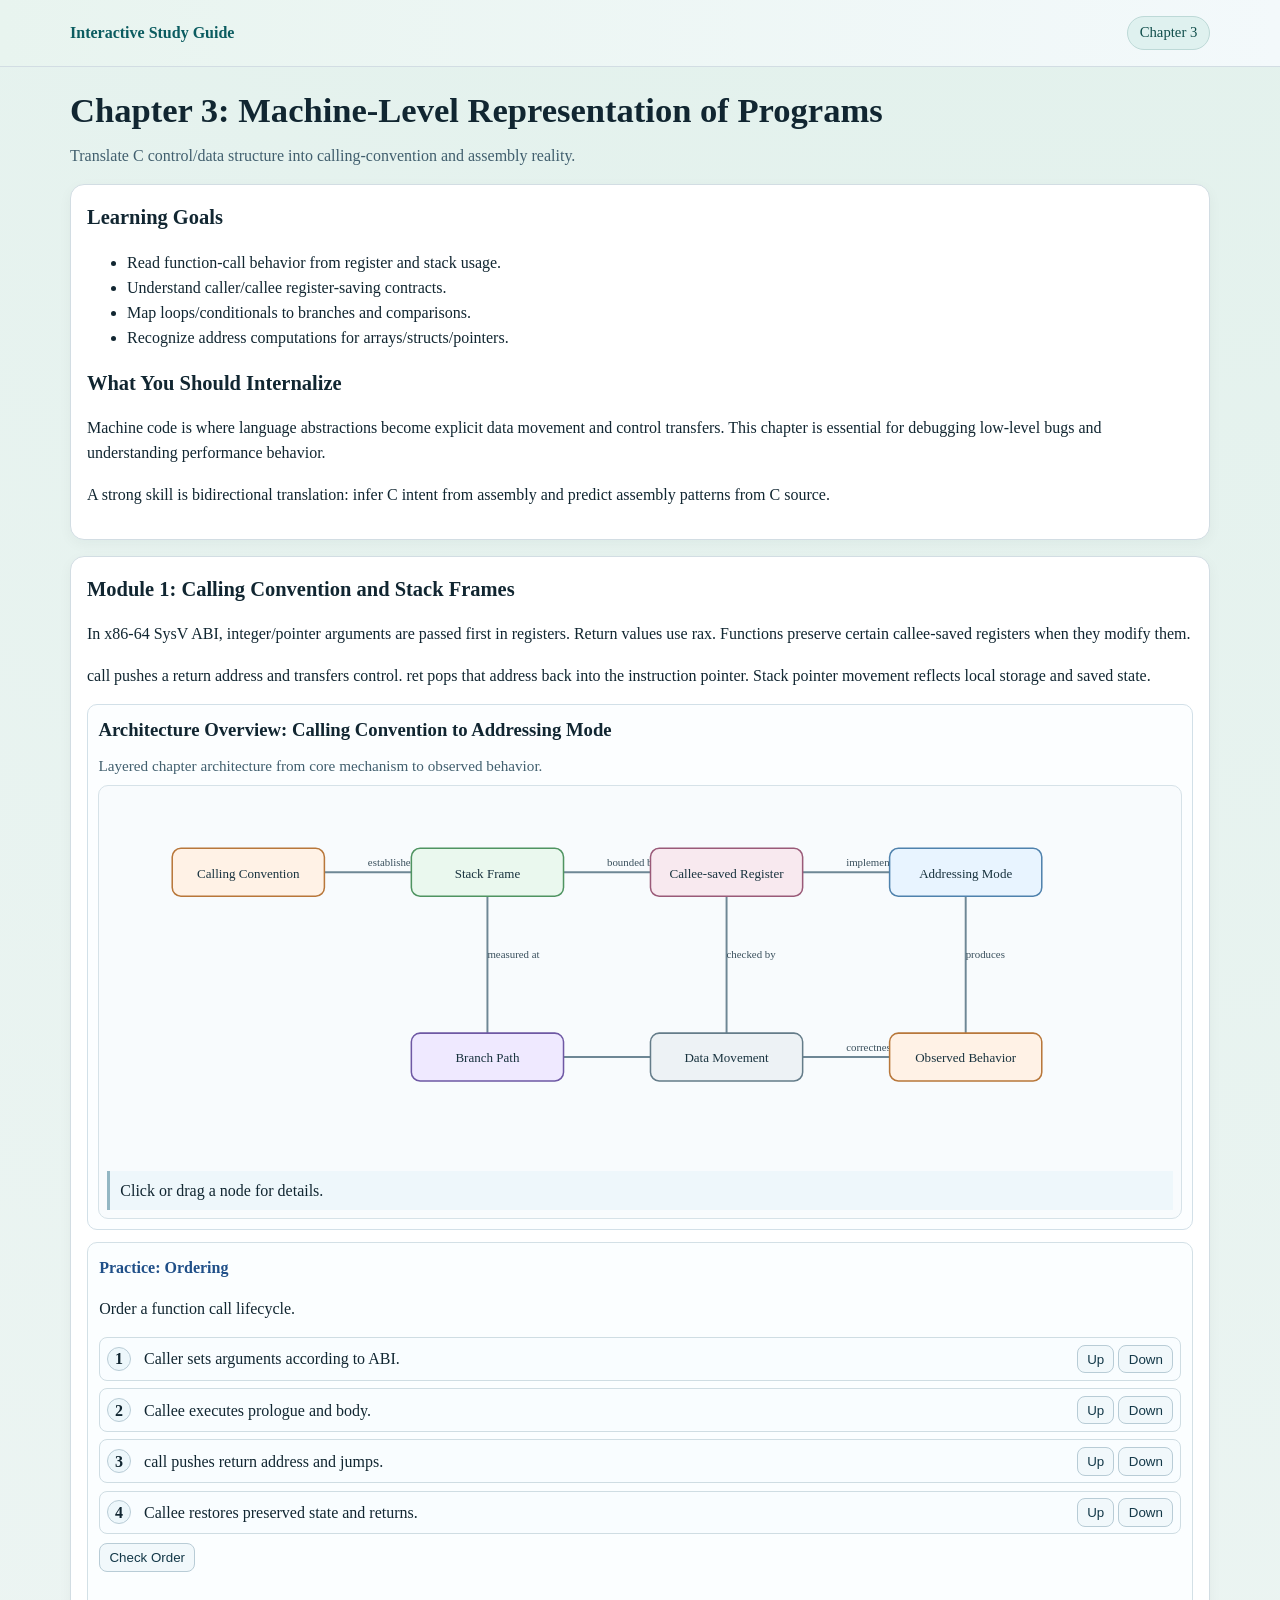
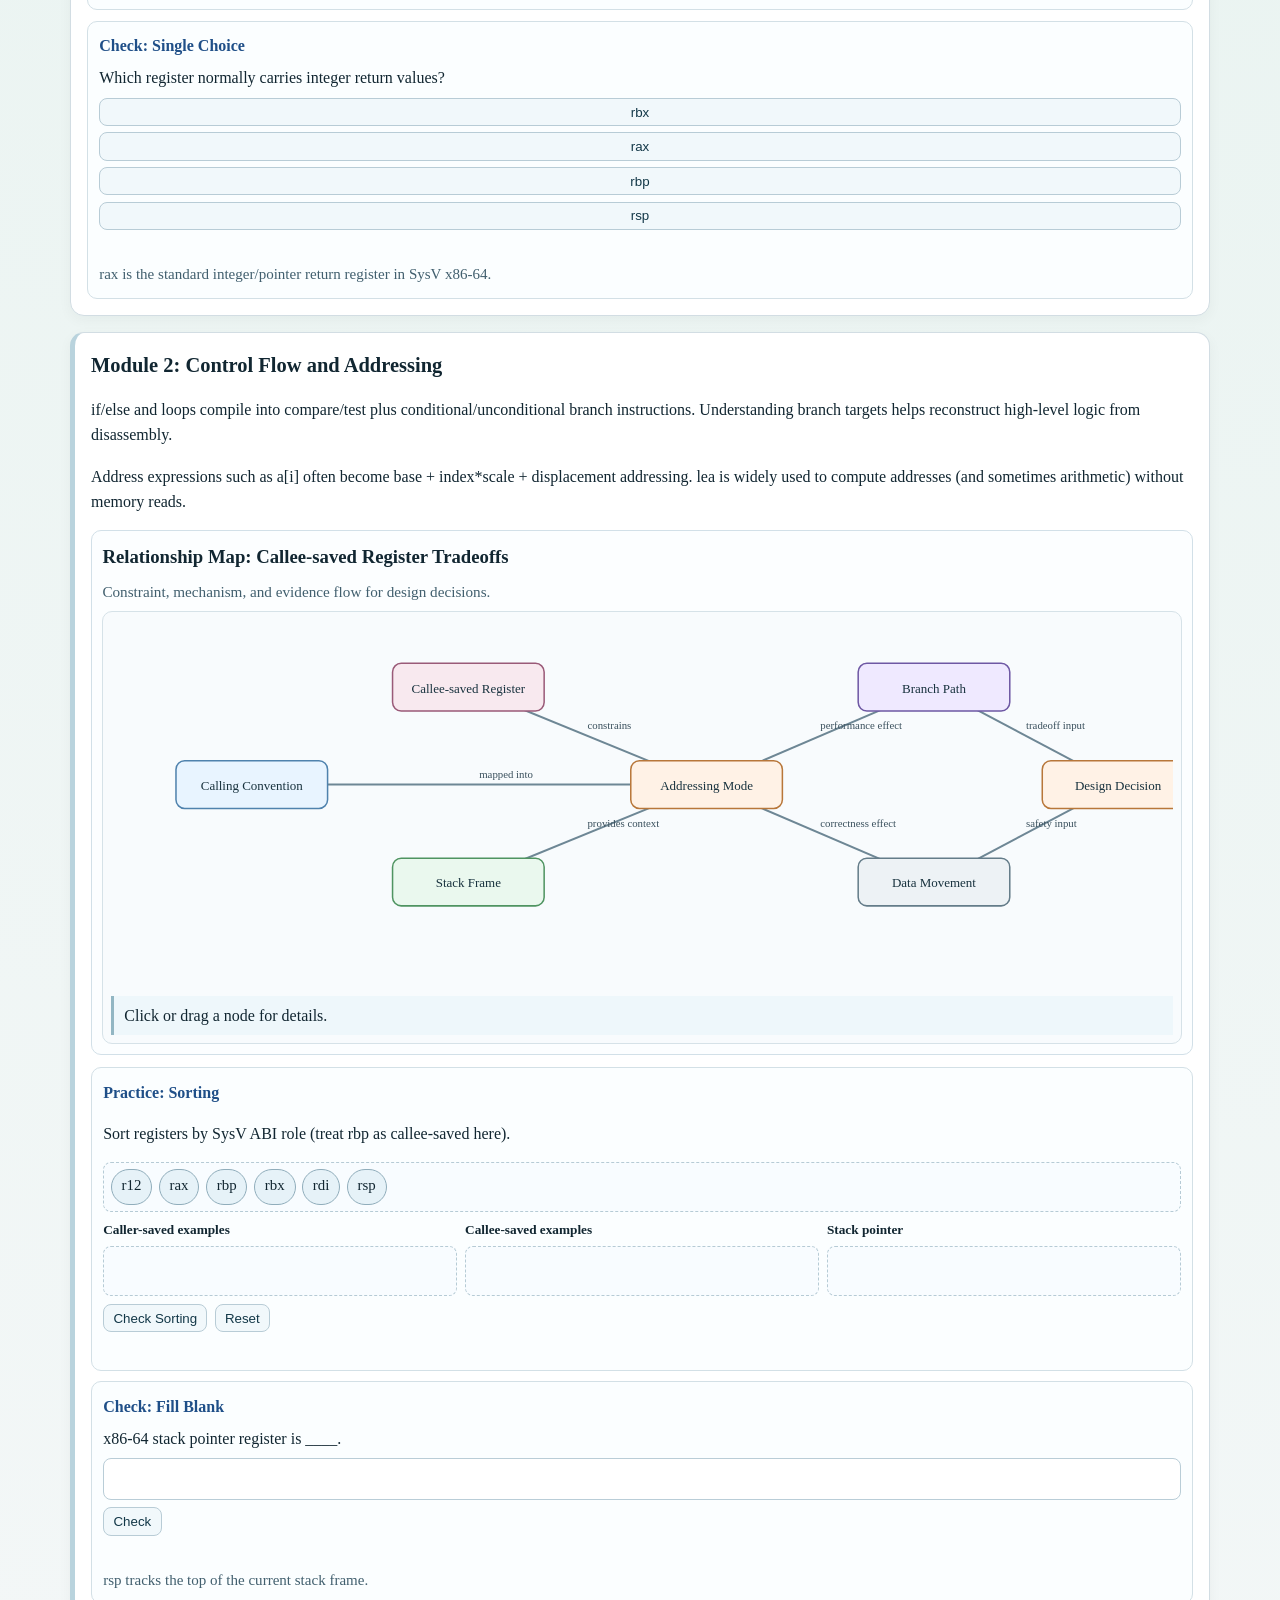
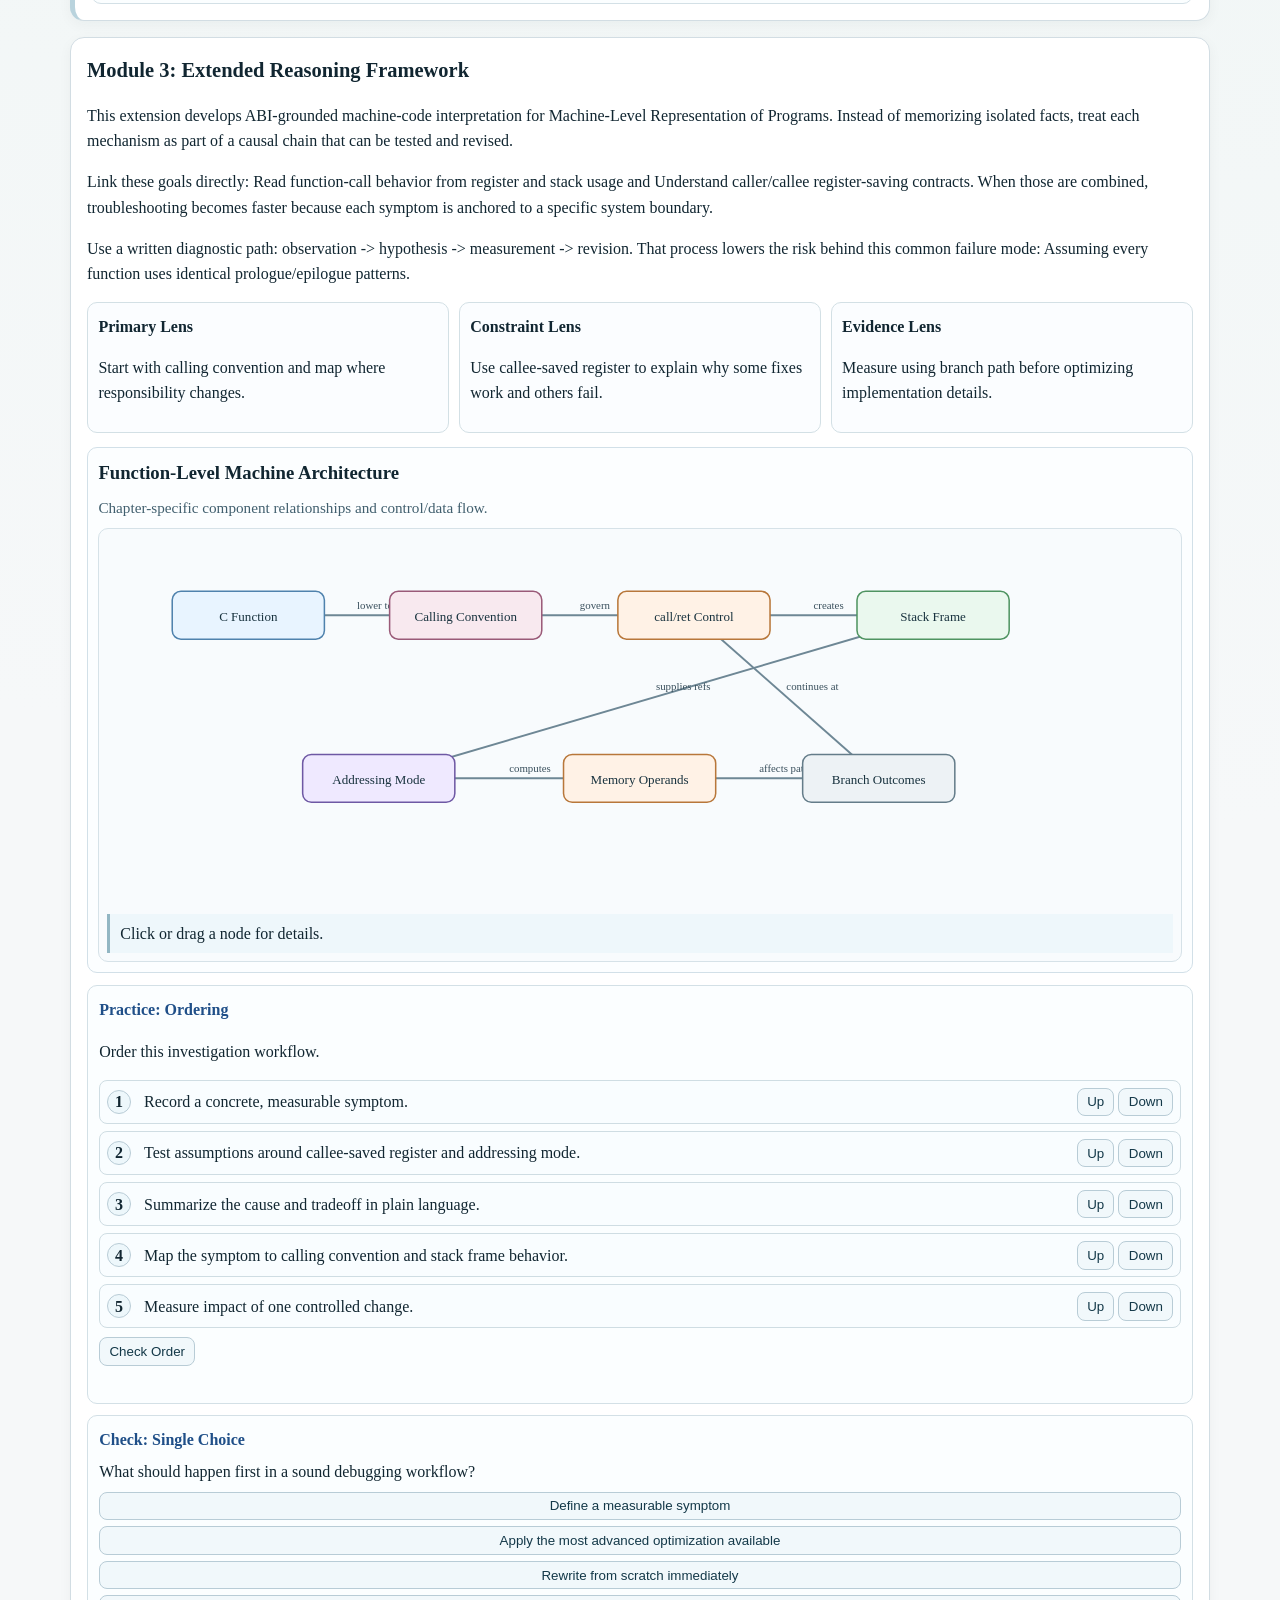
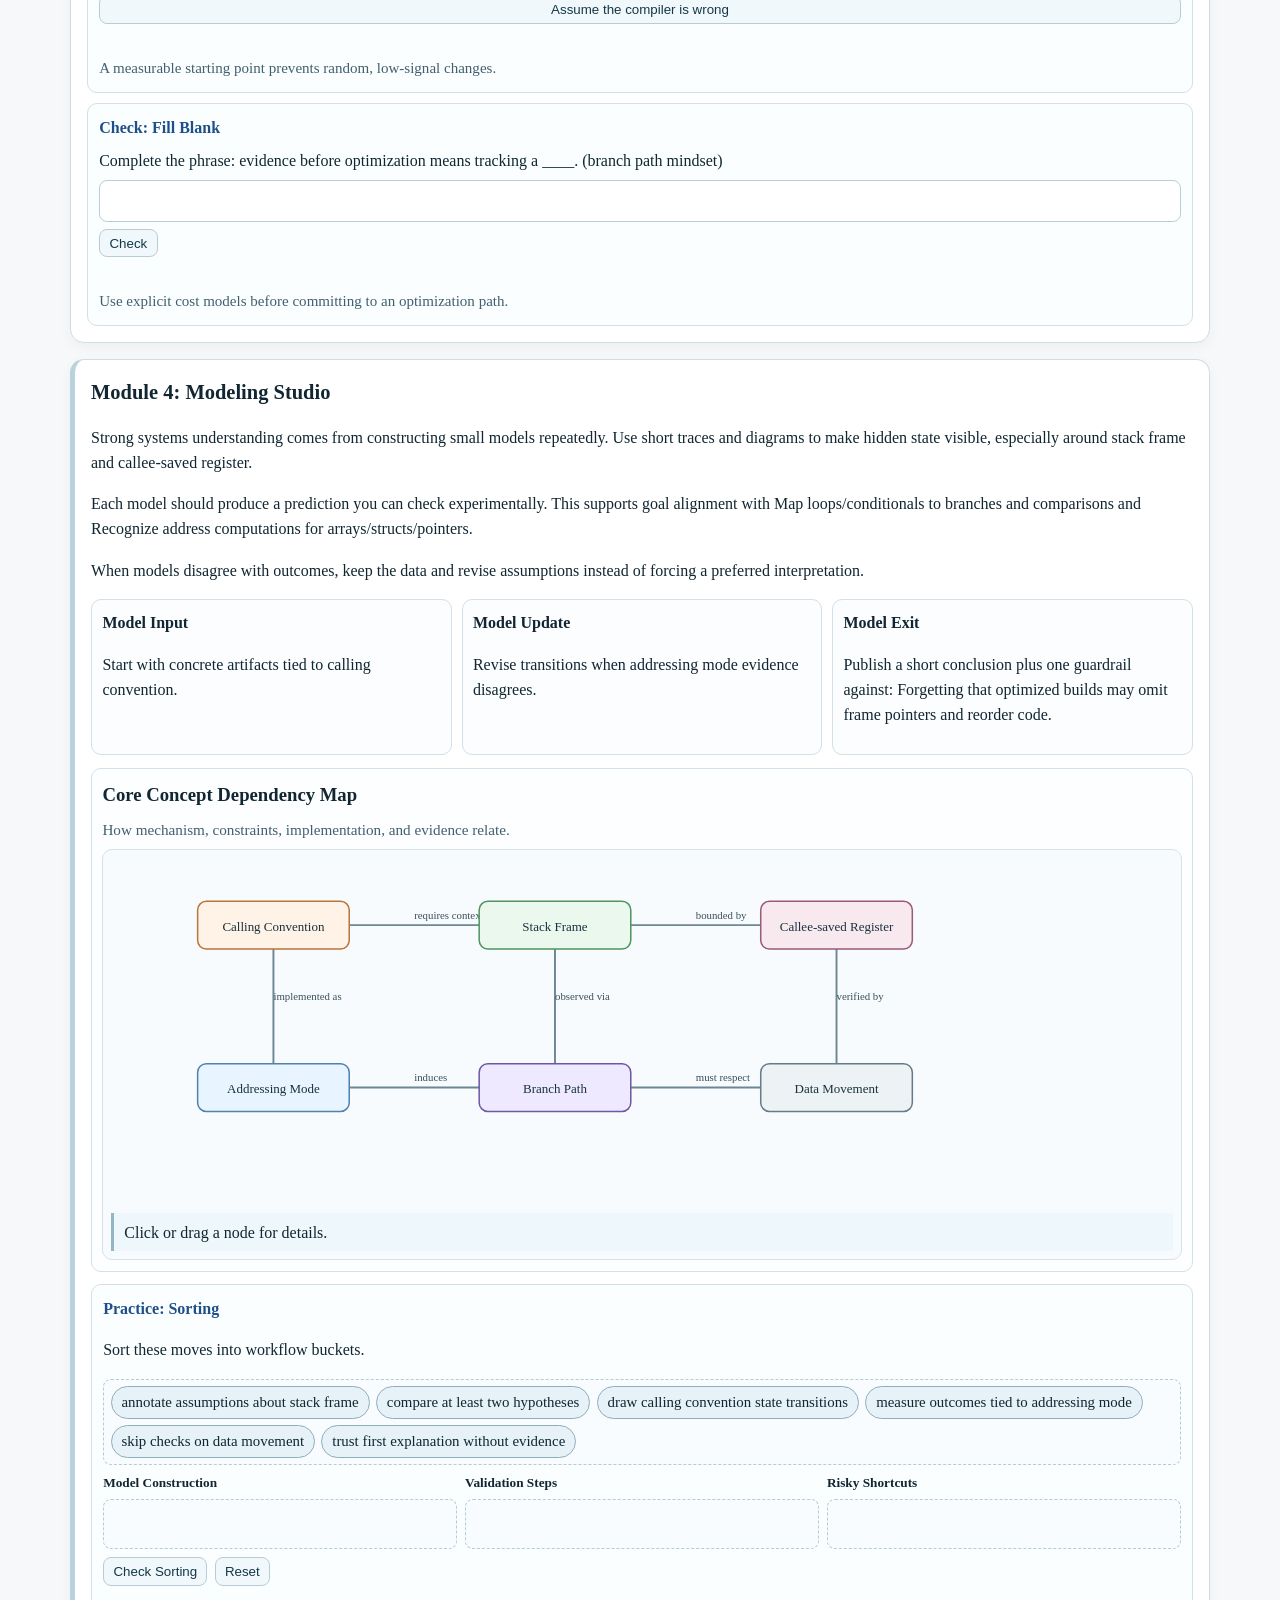
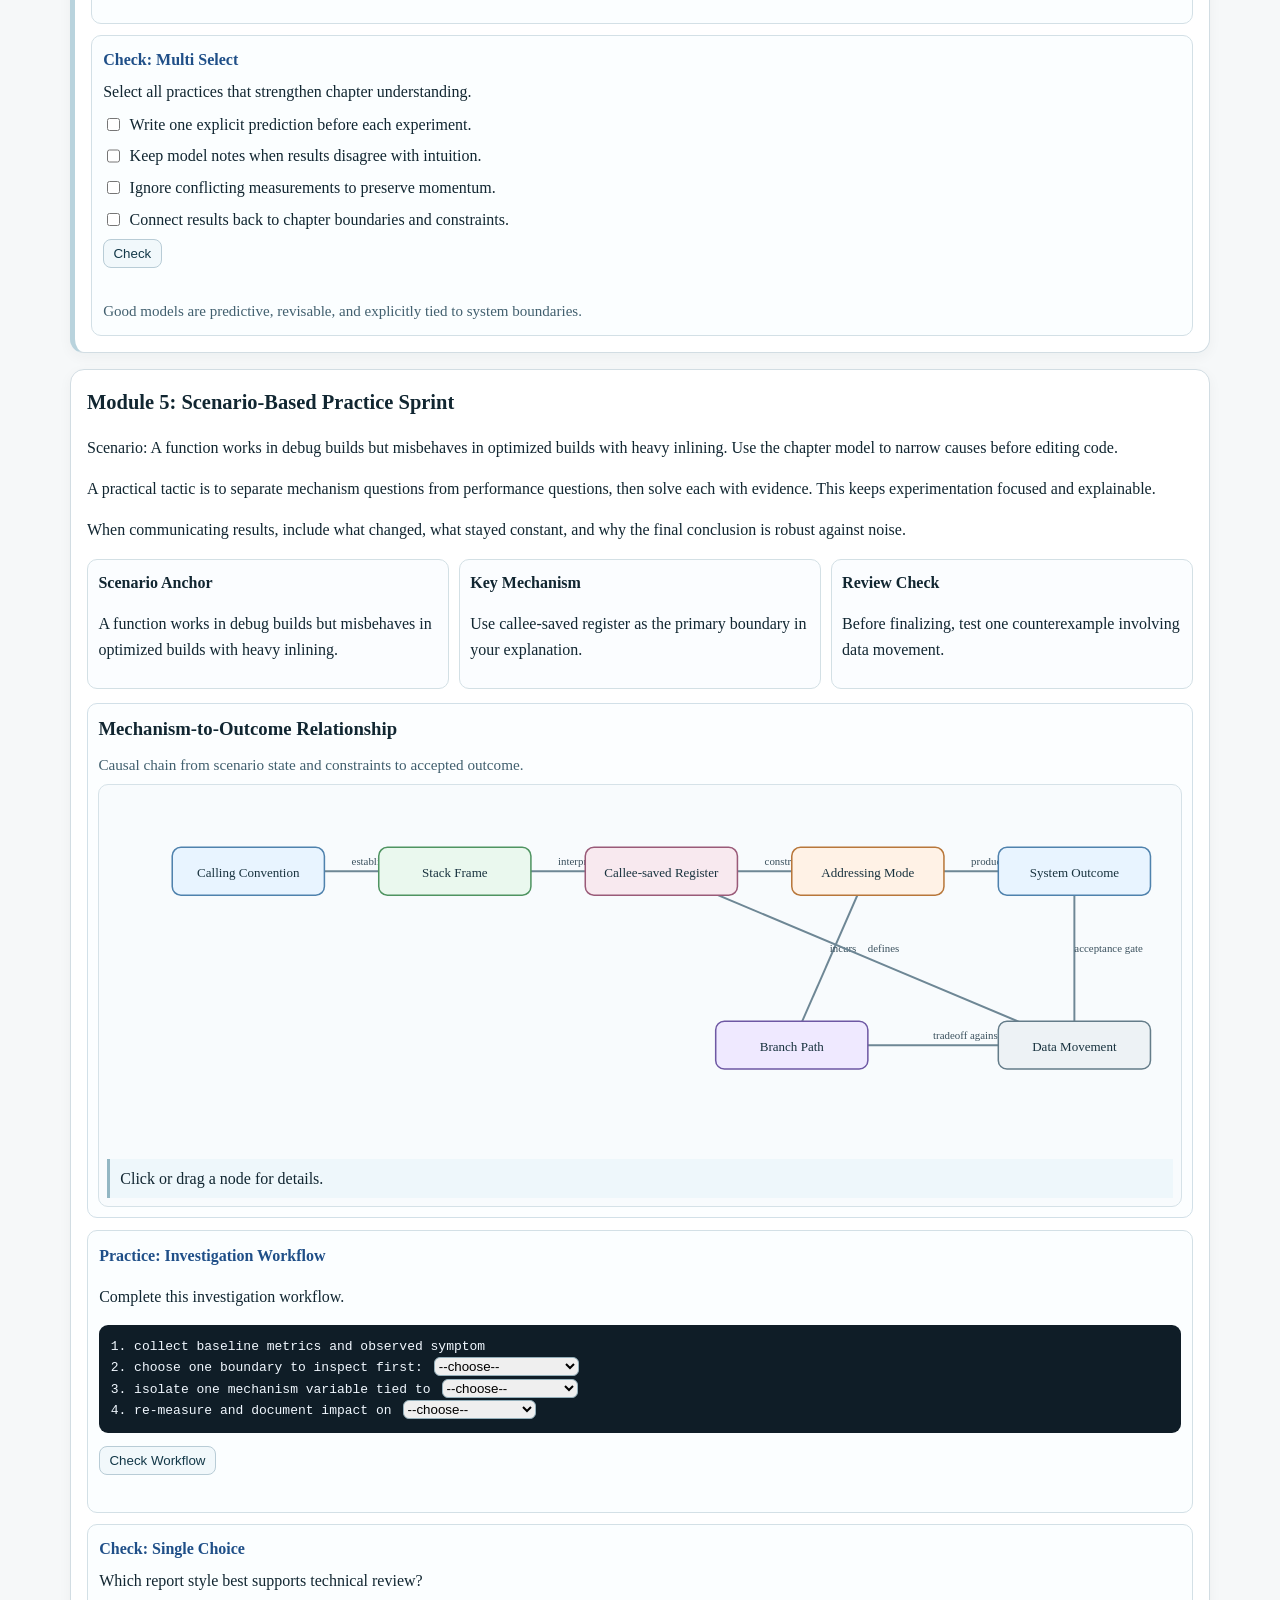
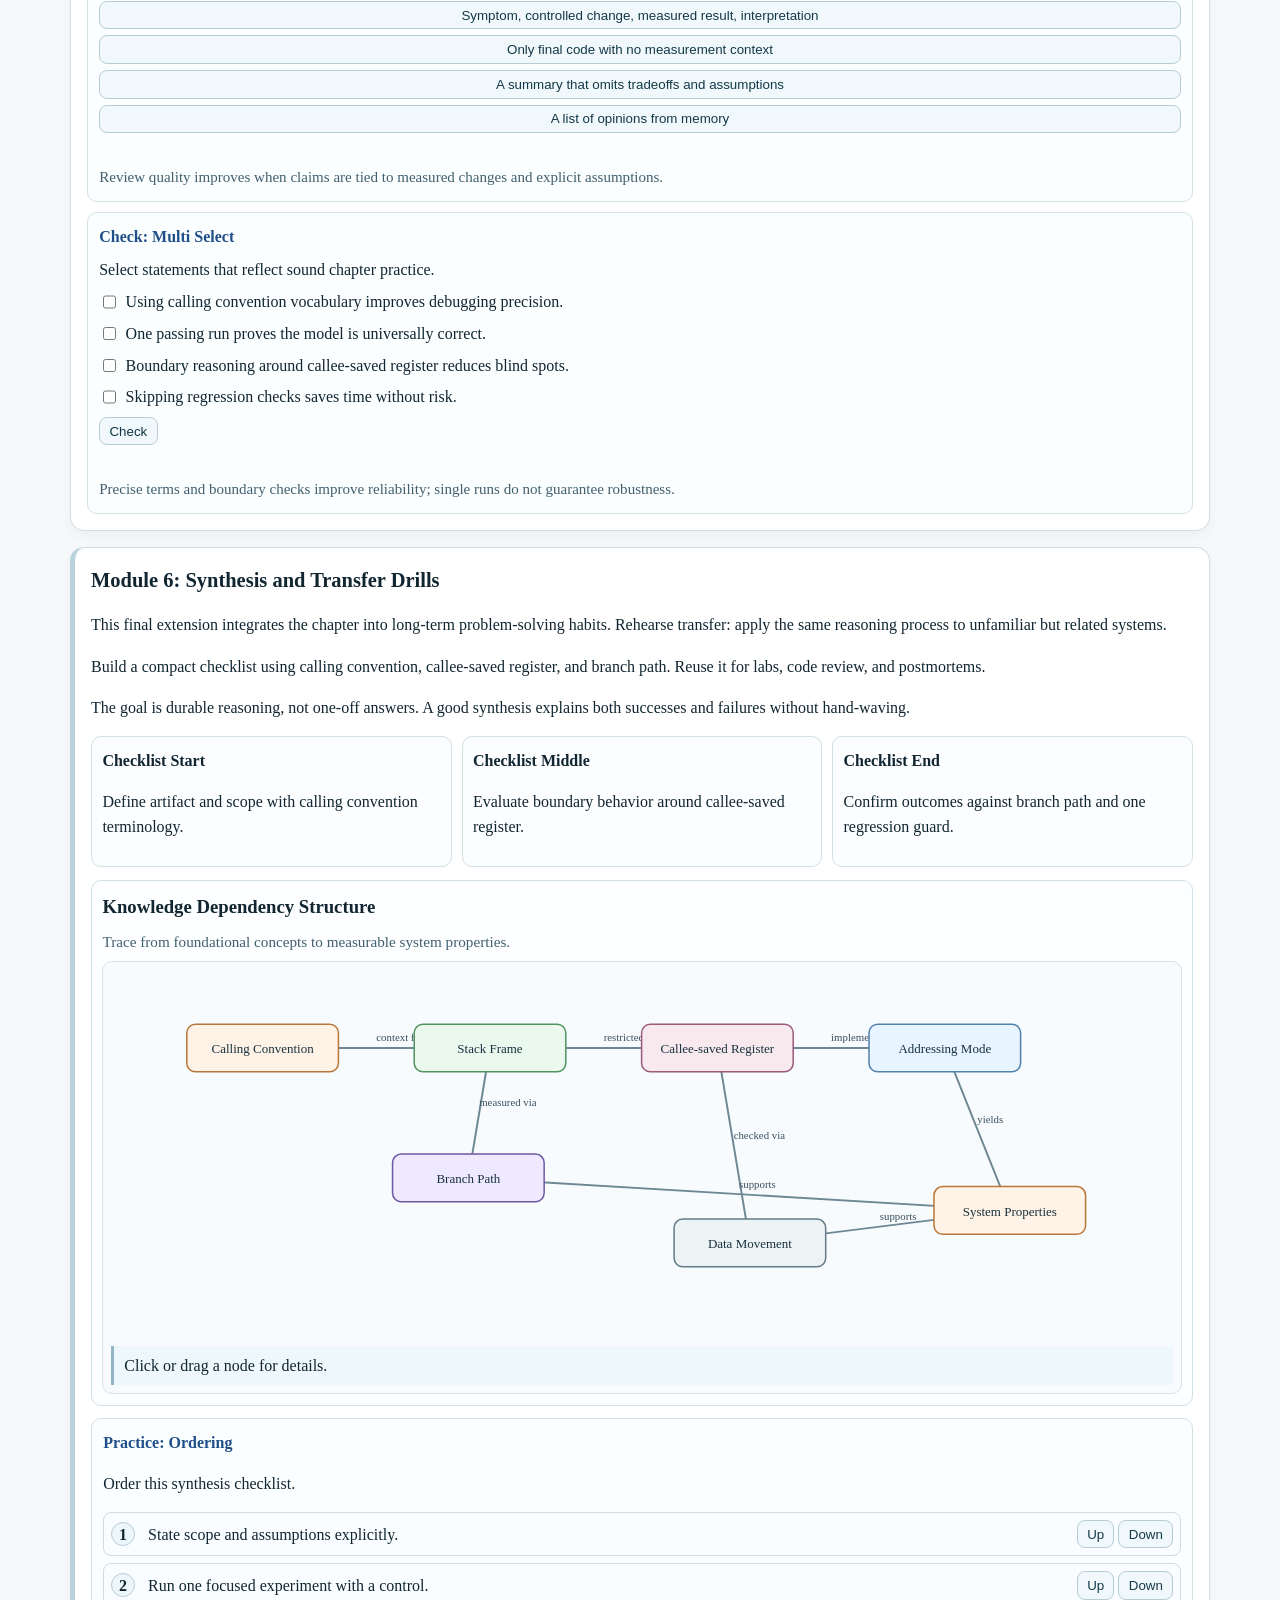
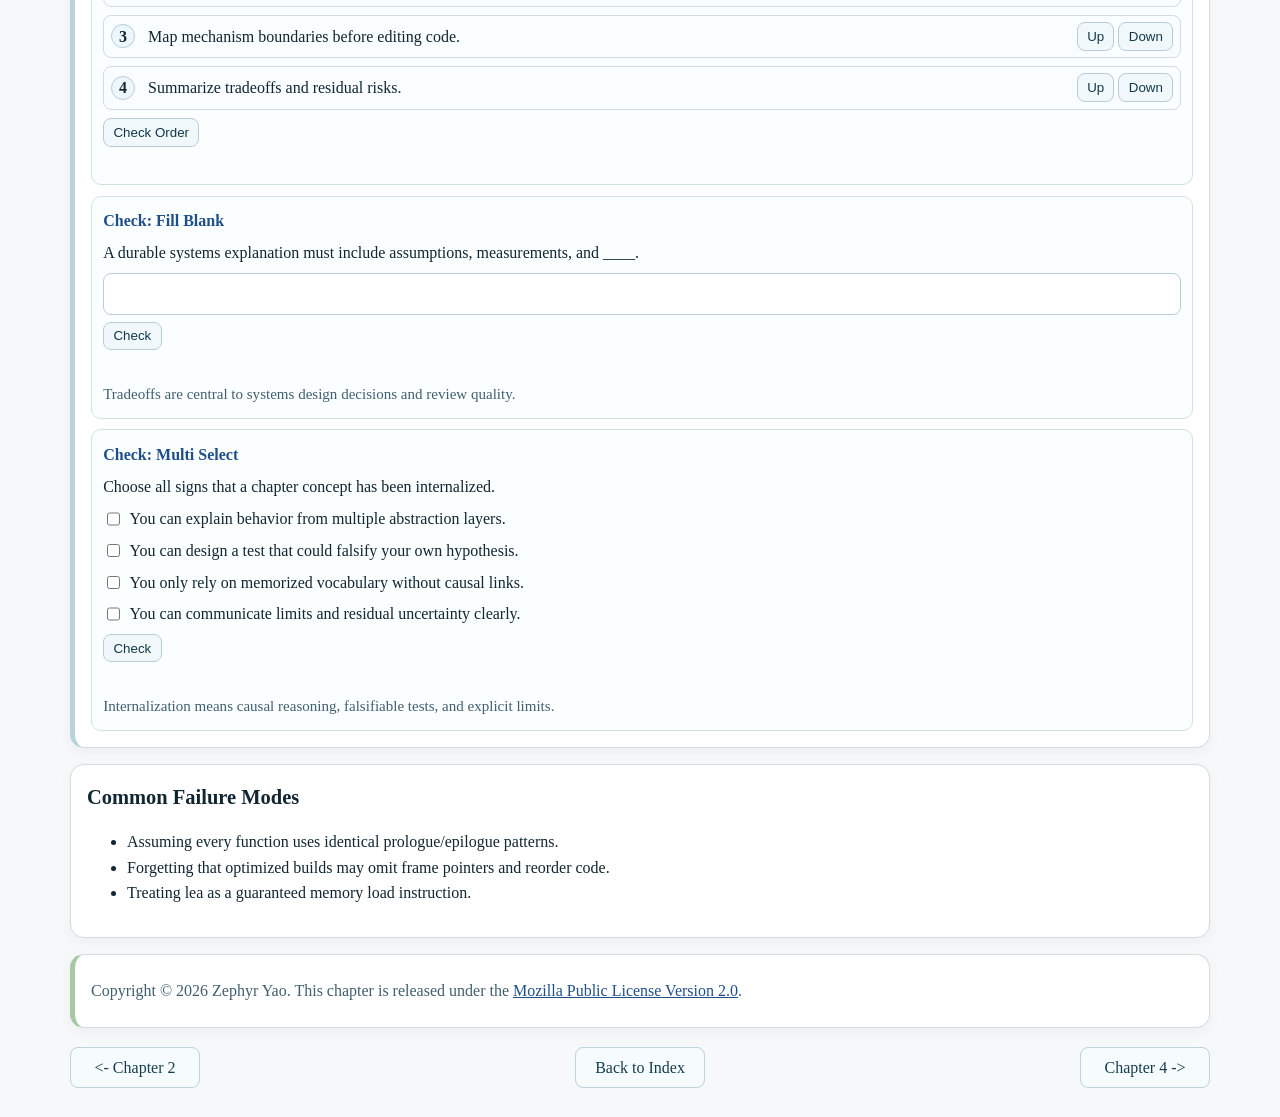
==== commit 43deba75: "fix a question about stack/heap register" ====
--- a/chapter-03.html
+++ b/chapter-03.html
@@ -27,7 +27,7 @@
     <p>Machine code is where language abstractions become explicit data movement and control transfers. This chapter is essential for debugging low-level bugs and understanding performance behavior.</p><p>A strong skill is bidirectional translation: infer C intent from assembly and predict assembly patterns from C source.</p>
   </section>
 
-  <section class="module-block"><h2>Module 1: Calling Convention and Stack Frames</h2><p>In x86-64 SysV ABI, integer/pointer arguments are passed first in registers. Return values use rax. Functions preserve certain callee-saved registers when they modify them.</p><p>call pushes a return address and transfers control. ret pops that address back into the instruction pointer. Stack pointer movement reflects local storage and saved state.</p><section class="diagram-block"><h3>Architecture Overview: Calling Convention to Addressing Mode</h3><p class="diagram-caption">Layered chapter architecture from core mechanism to observed behavior.</p><div class="diagram-wrap"><svg viewBox="0 0 980 340" role="img" aria-label="Architecture Overview: Calling Convention to Addressing Mode"><defs><marker id="arrow-3-1-1" viewBox="0 0 10 10" refX="9" refY="5" markerWidth="6" markerHeight="6" orient="auto-start-reverse"><path d="M 0 0 L 10 5 L 0 10 z"></path></marker></defs><line x1="130" y1="72" x2="350" y2="72" class="diag-edge" data-src="core" data-dst="state" marker-end="url(#arrow-3-1-1)"></line><text x="240" y="66" class="diag-edge-label" data-src="core" data-dst="state">establishes</text><line x1="350" y1="72" x2="570" y2="72" class="diag-edge" data-src="state" data-dst="bound" marker-end="url(#arrow-3-1-1)"></line><text x="460" y="66" class="diag-edge-label" data-src="state" data-dst="bound">bounded by</text><line x1="570" y1="72" x2="790" y2="72" class="diag-edge" data-src="bound" data-dst="impl" marker-end="url(#arrow-3-1-1)"></line><text x="680" y="66" class="diag-edge-label" data-src="bound" data-dst="impl">implemented via</text><line x1="350" y1="72" x2="350" y2="242" class="diag-edge" data-src="state" data-dst="perf" marker-end="url(#arrow-3-1-1)"></line><text x="350" y="151" class="diag-edge-label" data-src="state" data-dst="perf">measured at</text><line x1="570" y1="72" x2="570" y2="242" class="diag-edge" data-src="bound" data-dst="corr" marker-end="url(#arrow-3-1-1)"></line><text x="570" y="151" class="diag-edge-label" data-src="bound" data-dst="corr">checked by</text><line x1="790" y1="72" x2="790" y2="242" class="diag-edge" data-src="impl" data-dst="out" marker-end="url(#arrow-3-1-1)"></line><text x="790" y="151" class="diag-edge-label" data-src="impl" data-dst="out">produces</text><line x1="350" y1="242" x2="790" y2="242" class="diag-edge" data-src="perf" data-dst="out" marker-end="url(#arrow-3-1-1)"></line><text x="570" y="236" class="diag-edge-label" data-src="perf" data-dst="out">cost signal</text><line x1="570" y1="242" x2="790" y2="242" class="diag-edge" data-src="corr" data-dst="out" marker-end="url(#arrow-3-1-1)"></line><text x="680" y="236" class="diag-edge-label" data-src="corr" data-dst="out">correctness signal</text><g class="diag-node kind-kernel" tabindex="0" data-node-id="core" data-x="60" data-y="50" data-detail="Core mechanism: calling convention." transform="translate(60 50)"><rect x="0" y="0" width="140" height="44" rx="8"></rect><text x="70" y="27" text-anchor="middle">Calling Convention</text></g><g class="diag-node kind-user" tabindex="0" data-node-id="state" data-x="280" data-y="50" data-detail="State/control context: stack frame." transform="translate(280 50)"><rect x="0" y="0" width="140" height="44" rx="8"></rect><text x="70" y="27" text-anchor="middle">Stack Frame</text></g><g class="diag-node kind-boundary" tabindex="0" data-node-id="bound" data-x="500" data-y="50" data-detail="Boundary/constraint concept: callee-saved register." transform="translate(500 50)"><rect x="0" y="0" width="140" height="44" rx="8"></rect><text x="70" y="27" text-anchor="middle">Callee-saved Register</text></g><g class="diag-node kind-tool" tabindex="0" data-node-id="impl" data-x="720" data-y="50" data-detail="Implementation mechanism: addressing mode." transform="translate(720 50)"><rect x="0" y="0" width="140" height="44" rx="8"></rect><text x="70" y="27" text-anchor="middle">Addressing Mode</text></g><g class="diag-node kind-hardware" tabindex="0" data-node-id="perf" data-x="280" data-y="220" data-detail="Performance/cost signal: branch path." transform="translate(280 220)"><rect x="0" y="0" width="140" height="44" rx="8"></rect><text x="70" y="27" text-anchor="middle">Branch Path</text></g><g class="diag-node kind-neutral" tabindex="0" data-node-id="corr" data-x="500" data-y="220" data-detail="Correctness/invariant signal: data movement." transform="translate(500 220)"><rect x="0" y="0" width="140" height="44" rx="8"></rect><text x="70" y="27" text-anchor="middle">Data Movement</text></g><g class="diag-node kind-kernel" tabindex="0" data-node-id="out" data-x="720" data-y="220" data-detail="Externally visible chapter outcome." transform="translate(720 220)"><rect x="0" y="0" width="140" height="44" rx="8"></rect><text x="70" y="27" text-anchor="middle">Observed Behavior</text></g></svg><p class="diagram-output">Click or drag a node for details.</p></div></section><div class="activity-grid"><article class="activity sequence-task"><h4>Practice: Ordering</h4><p>Order a function call lifecycle.</p><ul class="sequence-list"><li data-correct="1"><span class="order-num"></span><span class="order-text">Caller sets arguments according to ABI.</span><div class="order-actions"><button type="button" class="move-up">Up</button><button type="button" class="move-down">Down</button></div></li><li data-correct="3"><span class="order-num"></span><span class="order-text">Callee executes prologue and body.</span><div class="order-actions"><button type="button" class="move-up">Up</button><button type="button" class="move-down">Down</button></div></li><li data-correct="2"><span class="order-num"></span><span class="order-text">call pushes return address and jumps.</span><div class="order-actions"><button type="button" class="move-up">Up</button><button type="button" class="move-down">Down</button></div></li><li data-correct="4"><span class="order-num"></span><span class="order-text">Callee restores preserved state and returns.</span><div class="order-actions"><button type="button" class="move-up">Up</button><button type="button" class="move-down">Down</button></div></li></ul><button type="button" class="check-sequence">Check Order</button><p class="feedback" aria-live="polite"></p></article><article class="activity single-check"><h4>Check: Single Choice</h4><p class="question">Which register normally carries integer return values?</p><div class="choices"><button type="button" class="choice" data-correct="false">rbx</button><button type="button" class="choice" data-correct="true">rax</button><button type="button" class="choice" data-correct="false">rbp</button><button type="button" class="choice" data-correct="false">rsp</button></div><p class="feedback" aria-live="polite"></p><p class="explain">rax is the standard integer/pointer return register in SysV x86-64.</p></article></div></section><section class="module-block alt"><h2>Module 2: Control Flow and Addressing</h2><p>if/else and loops compile into compare/test plus conditional/unconditional branch instructions. Understanding branch targets helps reconstruct high-level logic from disassembly.</p><p>Address expressions such as a[i] often become base + index*scale + displacement addressing. lea is widely used to compute addresses (and sometimes arithmetic) without memory reads.</p><section class="diagram-block"><h3>Relationship Map: Callee-saved Register Tradeoffs</h3><p class="diagram-caption">Constraint, mechanism, and evidence flow for design decisions.</p><div class="diagram-wrap"><svg viewBox="0 0 980 340" role="img" aria-label="Relationship Map: Callee-saved Register Tradeoffs"><defs><marker id="arrow-3-2-1" viewBox="0 0 10 10" refX="9" refY="5" markerWidth="6" markerHeight="6" orient="auto-start-reverse"><path d="M 0 0 L 10 5 L 0 10 z"></path></marker></defs><line x1="130" y1="152" x2="550" y2="152" class="diag-edge" data-src="src" data-dst="mech" marker-end="url(#arrow-3-2-1)"></line><text x="340" y="146" class="diag-edge-label" data-src="src" data-dst="mech">mapped into</text><line x1="330" y1="62" x2="550" y2="152" class="diag-edge" data-src="rule" data-dst="mech" marker-end="url(#arrow-3-2-1)"></line><text x="440" y="101" class="diag-edge-label" data-src="rule" data-dst="mech">constrains</text><line x1="330" y1="242" x2="550" y2="152" class="diag-edge" data-src="ctx" data-dst="mech" marker-end="url(#arrow-3-2-1)"></line><text x="440" y="191" class="diag-edge-label" data-src="ctx" data-dst="mech">provides context</text><line x1="550" y1="152" x2="760" y2="62" class="diag-edge" data-src="mech" data-dst="perf" marker-end="url(#arrow-3-2-1)"></line><text x="655" y="101" class="diag-edge-label" data-src="mech" data-dst="perf">performance effect</text><line x1="550" y1="152" x2="760" y2="242" class="diag-edge" data-src="mech" data-dst="corr" marker-end="url(#arrow-3-2-1)"></line><text x="655" y="191" class="diag-edge-label" data-src="mech" data-dst="corr">correctness effect</text><line x1="760" y1="62" x2="930" y2="152" class="diag-edge" data-src="perf" data-dst="dec" marker-end="url(#arrow-3-2-1)"></line><text x="845" y="101" class="diag-edge-label" data-src="perf" data-dst="dec">tradeoff input</text><line x1="760" y1="242" x2="930" y2="152" class="diag-edge" data-src="corr" data-dst="dec" marker-end="url(#arrow-3-2-1)"></line><text x="845" y="191" class="diag-edge-label" data-src="corr" data-dst="dec">safety input</text><g class="diag-node kind-tool" tabindex="0" data-node-id="src" data-x="60" data-y="130" data-detail="Input artifact or focal mechanism: calling convention." transform="translate(60 130)"><rect x="0" y="0" width="140" height="44" rx="8"></rect><text x="70" y="27" text-anchor="middle">Calling Convention</text></g><g class="diag-node kind-boundary" tabindex="0" data-node-id="rule" data-x="260" data-y="40" data-detail="Constraint layer: callee-saved register." transform="translate(260 40)"><rect x="0" y="0" width="140" height="44" rx="8"></rect><text x="70" y="27" text-anchor="middle">Callee-saved Register</text></g><g class="diag-node kind-user" tabindex="0" data-node-id="ctx" data-x="260" data-y="220" data-detail="Context/state layer: stack frame." transform="translate(260 220)"><rect x="0" y="0" width="140" height="44" rx="8"></rect><text x="70" y="27" text-anchor="middle">Stack Frame</text></g><g class="diag-node kind-kernel" tabindex="0" data-node-id="mech" data-x="480" data-y="130" data-detail="Operational mechanism: addressing mode." transform="translate(480 130)"><rect x="0" y="0" width="140" height="44" rx="8"></rect><text x="70" y="27" text-anchor="middle">Addressing Mode</text></g><g class="diag-node kind-hardware" tabindex="0" data-node-id="perf" data-x="690" data-y="40" data-detail="Performance evidence: branch path." transform="translate(690 40)"><rect x="0" y="0" width="140" height="44" rx="8"></rect><text x="70" y="27" text-anchor="middle">Branch Path</text></g><g class="diag-node kind-neutral" tabindex="0" data-node-id="corr" data-x="690" data-y="220" data-detail="Correctness evidence: data movement." transform="translate(690 220)"><rect x="0" y="0" width="140" height="44" rx="8"></rect><text x="70" y="27" text-anchor="middle">Data Movement</text></g><g class="diag-node kind-kernel" tabindex="0" data-node-id="dec" data-x="860" data-y="130" data-detail="Balanced conclusion from performance and correctness signals." transform="translate(860 130)"><rect x="0" y="0" width="140" height="44" rx="8"></rect><text x="70" y="27" text-anchor="middle">Design Decision</text></g></svg><p class="diagram-output">Click or drag a node for details.</p></div></section><div class="activity-grid"><article class="activity drag-task"><h4>Practice: Sorting</h4><p>Sort registers by convention role.</p><div class="drag-pool"><div class="drag-item" draggable="true" data-value="r12">r12</div><div class="drag-item" draggable="true" data-value="rax">rax</div><div class="drag-item" draggable="true" data-value="rbp">rbp</div><div class="drag-item" draggable="true" data-value="rbx">rbx</div><div class="drag-item" draggable="true" data-value="rdi">rdi</div><div class="drag-item" draggable="true" data-value="rsp">rsp</div></div><div class="drop-grid"><div class="drop-col"><h5>Caller-saved examples</h5><div class="drop-zone" data-answers="rax|rdi"></div></div><div class="drop-col"><h5>Callee-saved examples</h5><div class="drop-zone" data-answers="rbx|r12"></div></div><div class="drop-col"><h5>Frame/stack control</h5><div class="drop-zone" data-answers="rbp|rsp"></div></div></div><div class="task-actions"><button type="button" class="check-drag">Check Sorting</button><button type="button" class="reset-drag">Reset</button></div><p class="feedback" aria-live="polite"></p></article><article class="activity blank-check"><h4>Check: Fill Blank</h4><p class="question">x86-64 stack pointer register is ____.</p><input type="text" class="blank-input" data-answers="rsp|%rsp" /><button type="button" class="check-blank">Check</button><p class="feedback" aria-live="polite"></p><p class="explain">rsp tracks the top of the current stack frame.</p></article></div></section><section class="module-block"><h2>Module 3: Extended Reasoning Framework</h2><p>This extension develops ABI-grounded machine-code interpretation for Machine-Level Representation of Programs. Instead of memorizing isolated facts, treat each mechanism as part of a causal chain that can be tested and revised.</p><p>Link these goals directly: Read function-call behavior from register and stack usage and Understand caller/callee register-saving contracts. When those are combined, troubleshooting becomes faster because each symptom is anchored to a specific system boundary.</p><p>Use a written diagnostic path: observation -&gt; hypothesis -&gt; measurement -&gt; revision. That process lowers the risk behind this common failure mode: Assuming every function uses identical prologue/epilogue patterns.</p><div class="knowledge-grid"><article class="knowledge-card"><h4>Primary Lens</h4><p>Start with calling convention and map where responsibility changes.</p></article><article class="knowledge-card"><h4>Constraint Lens</h4><p>Use callee-saved register to explain why some fixes work and others fail.</p></article><article class="knowledge-card"><h4>Evidence Lens</h4><p>Measure using branch path before optimizing implementation details.</p></article></div><section class="diagram-block"><h3>Function-Level Machine Architecture</h3><p class="diagram-caption">Chapter-specific component relationships and control/data flow.</p><div class="diagram-wrap"><svg viewBox="0 0 980 340" role="img" aria-label="Function-Level Machine Architecture"><defs><marker id="arrow-3-3-1" viewBox="0 0 10 10" refX="9" refY="5" markerWidth="6" markerHeight="6" orient="auto-start-reverse"><path d="M 0 0 L 10 5 L 0 10 z"></path></marker></defs><line x1="130" y1="72" x2="330" y2="72" class="diag-edge" data-src="c" data-dst="abi" marker-end="url(#arrow-3-3-1)"></line><text x="230" y="66" class="diag-edge-label" data-src="c" data-dst="abi">lower to</text><line x1="330" y1="72" x2="540" y2="72" class="diag-edge" data-src="abi" data-dst="call" marker-end="url(#arrow-3-3-1)"></line><text x="435" y="66" class="diag-edge-label" data-src="abi" data-dst="call">govern</text><line x1="540" y1="72" x2="760" y2="72" class="diag-edge" data-src="call" data-dst="frame" marker-end="url(#arrow-3-3-1)"></line><text x="650" y="66" class="diag-edge-label" data-src="call" data-dst="frame">creates</text><line x1="760" y1="72" x2="250" y2="222" class="diag-edge" data-src="frame" data-dst="addr" marker-end="url(#arrow-3-3-1)"></line><text x="505" y="141" class="diag-edge-label" data-src="frame" data-dst="addr">supplies refs</text><line x1="250" y1="222" x2="490" y2="222" class="diag-edge" data-src="addr" data-dst="mem" marker-end="url(#arrow-3-3-1)"></line><text x="370" y="216" class="diag-edge-label" data-src="addr" data-dst="mem">computes</text><line x1="490" y1="222" x2="710" y2="222" class="diag-edge" data-src="mem" data-dst="branch" marker-end="url(#arrow-3-3-1)"></line><text x="600" y="216" class="diag-edge-label" data-src="mem" data-dst="branch">affects path</text><line x1="710" y1="222" x2="540" y2="72" class="diag-edge" data-src="branch" data-dst="call" marker-end="url(#arrow-3-3-1)"></line><text x="625" y="141" class="diag-edge-label" data-src="branch" data-dst="call">continues at</text><g class="diag-node kind-tool" tabindex="0" data-node-id="c" data-x="60" data-y="50" data-detail="High-level source intent." transform="translate(60 50)"><rect x="0" y="0" width="140" height="44" rx="8"></rect><text x="70" y="27" text-anchor="middle">C Function</text></g><g class="diag-node kind-boundary" tabindex="0" data-node-id="abi" data-x="260" data-y="50" data-detail="Register/stack argument and return rules." transform="translate(260 50)"><rect x="0" y="0" width="140" height="44" rx="8"></rect><text x="70" y="27" text-anchor="middle">Calling Convention</text></g><g class="diag-node kind-kernel" tabindex="0" data-node-id="call" data-x="470" data-y="50" data-detail="Transfer and resume execution flow." transform="translate(470 50)"><rect x="0" y="0" width="140" height="44" rx="8"></rect><text x="70" y="27" text-anchor="middle">call/ret Control</text></g><g class="diag-node kind-user" tabindex="0" data-node-id="frame" data-x="690" data-y="50" data-detail="Locals, spills, saved registers." transform="translate(690 50)"><rect x="0" y="0" width="140" height="44" rx="8"></rect><text x="70" y="27" text-anchor="middle">Stack Frame</text></g><g class="diag-node kind-hardware" tabindex="0" data-node-id="addr" data-x="180" data-y="200" data-detail="Base+index+scale+disp computations." transform="translate(180 200)"><rect x="0" y="0" width="140" height="44" rx="8"></rect><text x="70" y="27" text-anchor="middle">Addressing Mode</text></g><g class="diag-node kind-kernel" tabindex="0" data-node-id="mem" data-x="420" data-y="200" data-detail="Loads/stores against effective addresses." transform="translate(420 200)"><rect x="0" y="0" width="140" height="44" rx="8"></rect><text x="70" y="27" text-anchor="middle">Memory Operands</text></g><g class="diag-node kind-neutral" tabindex="0" data-node-id="branch" data-x="640" data-y="200" data-detail="Conditional/unconditional control edges." transform="translate(640 200)"><rect x="0" y="0" width="140" height="44" rx="8"></rect><text x="70" y="27" text-anchor="middle">Branch Outcomes</text></g></svg><p class="diagram-output">Click or drag a node for details.</p></div></section><div class="activity-grid"><article class="activity sequence-task"><h4>Practice: Ordering</h4><p>Order this investigation workflow.</p><ul class="sequence-list"><li data-correct="1"><span class="order-num"></span><span class="order-text">Record a concrete, measurable symptom.</span><div class="order-actions"><button type="button" class="move-up">Up</button><button type="button" class="move-down">Down</button></div></li><li data-correct="3"><span class="order-num"></span><span class="order-text">Test assumptions around callee-saved register and addressing mode.</span><div class="order-actions"><button type="button" class="move-up">Up</button><button type="button" class="move-down">Down</button></div></li><li data-correct="5"><span class="order-num"></span><span class="order-text">Summarize the cause and tradeoff in plain language.</span><div class="order-actions"><button type="button" class="move-up">Up</button><button type="button" class="move-down">Down</button></div></li><li data-correct="2"><span class="order-num"></span><span class="order-text">Map the symptom to calling convention and stack frame behavior.</span><div class="order-actions"><button type="button" class="move-up">Up</button><button type="button" class="move-down">Down</button></div></li><li data-correct="4"><span class="order-num"></span><span class="order-text">Measure impact of one controlled change.</span><div class="order-actions"><button type="button" class="move-up">Up</button><button type="button" class="move-down">Down</button></div></li></ul><button type="button" class="check-sequence">Check Order</button><p class="feedback" aria-live="polite"></p></article><article class="activity single-check"><h4>Check: Single Choice</h4><p class="question">What should happen first in a sound debugging workflow?</p><div class="choices"><button type="button" class="choice" data-correct="true">Define a measurable symptom</button><button type="button" class="choice" data-correct="false">Apply the most advanced optimization available</button><button type="button" class="choice" data-correct="false">Rewrite from scratch immediately</button><button type="button" class="choice" data-correct="false">Assume the compiler is wrong</button></div><p class="feedback" aria-live="polite"></p><p class="explain">A measurable starting point prevents random, low-signal changes.</p></article><article class="activity blank-check"><h4>Check: Fill Blank</h4><p class="question">Complete the phrase: evidence before optimization means tracking a ____. (branch path mindset)</p><input type="text" class="blank-input" data-answers="branch|branch path" /><button type="button" class="check-blank">Check</button><p class="feedback" aria-live="polite"></p><p class="explain">Use explicit cost models before committing to an optimization path.</p></article></div></section><section class="module-block alt"><h2>Module 4: Modeling Studio</h2><p>Strong systems understanding comes from constructing small models repeatedly. Use short traces and diagrams to make hidden state visible, especially around stack frame and callee-saved register.</p><p>Each model should produce a prediction you can check experimentally. This supports goal alignment with Map loops/conditionals to branches and comparisons and Recognize address computations for arrays/structs/pointers.</p><p>When models disagree with outcomes, keep the data and revise assumptions instead of forcing a preferred interpretation.</p><div class="knowledge-grid"><article class="knowledge-card"><h4>Model Input</h4><p>Start with concrete artifacts tied to calling convention.</p></article><article class="knowledge-card"><h4>Model Update</h4><p>Revise transitions when addressing mode evidence disagrees.</p></article><article class="knowledge-card"><h4>Model Exit</h4><p>Publish a short conclusion plus one guardrail against: Forgetting that optimized builds may omit frame pointers and reorder code.</p></article></div><section class="diagram-block"><h3>Core Concept Dependency Map</h3><p class="diagram-caption">How mechanism, constraints, implementation, and evidence relate.</p><div class="diagram-wrap"><svg viewBox="0 0 980 320" role="img" aria-label="Core Concept Dependency Map"><defs><marker id="arrow-3-4-1" viewBox="0 0 10 10" refX="9" refY="5" markerWidth="6" markerHeight="6" orient="auto-start-reverse"><path d="M 0 0 L 10 5 L 0 10 z"></path></marker></defs><line x1="150" y1="62" x2="410" y2="62" class="diag-edge" data-src="t0" data-dst="t1" marker-end="url(#arrow-3-4-1)"></line><text x="280" y="56" class="diag-edge-label" data-src="t0" data-dst="t1">requires context</text><line x1="410" y1="62" x2="670" y2="62" class="diag-edge" data-src="t1" data-dst="t2" marker-end="url(#arrow-3-4-1)"></line><text x="540" y="56" class="diag-edge-label" data-src="t1" data-dst="t2">bounded by</text><line x1="150" y1="62" x2="150" y2="212" class="diag-edge" data-src="t0" data-dst="t3" marker-end="url(#arrow-3-4-1)"></line><text x="150" y="131" class="diag-edge-label" data-src="t0" data-dst="t3">implemented as</text><line x1="410" y1="62" x2="410" y2="212" class="diag-edge" data-src="t1" data-dst="t4" marker-end="url(#arrow-3-4-1)"></line><text x="410" y="131" class="diag-edge-label" data-src="t1" data-dst="t4">observed via</text><line x1="670" y1="62" x2="670" y2="212" class="diag-edge" data-src="t2" data-dst="t5" marker-end="url(#arrow-3-4-1)"></line><text x="670" y="131" class="diag-edge-label" data-src="t2" data-dst="t5">verified by</text><line x1="150" y1="212" x2="410" y2="212" class="diag-edge" data-src="t3" data-dst="t4" marker-end="url(#arrow-3-4-1)"></line><text x="280" y="206" class="diag-edge-label" data-src="t3" data-dst="t4">induces</text><line x1="410" y1="212" x2="670" y2="212" class="diag-edge" data-src="t4" data-dst="t5" marker-end="url(#arrow-3-4-1)"></line><text x="540" y="206" class="diag-edge-label" data-src="t4" data-dst="t5">must respect</text><g class="diag-node kind-kernel" tabindex="0" data-node-id="t0" data-x="80" data-y="40" data-detail="Primary mechanism concept: calling convention." transform="translate(80 40)"><rect x="0" y="0" width="140" height="44" rx="8"></rect><text x="70" y="27" text-anchor="middle">Calling Convention</text></g><g class="diag-node kind-user" tabindex="0" data-node-id="t1" data-x="340" data-y="40" data-detail="State/control context: stack frame." transform="translate(340 40)"><rect x="0" y="0" width="140" height="44" rx="8"></rect><text x="70" y="27" text-anchor="middle">Stack Frame</text></g><g class="diag-node kind-boundary" tabindex="0" data-node-id="t2" data-x="600" data-y="40" data-detail="Constraint boundary: callee-saved register." transform="translate(600 40)"><rect x="0" y="0" width="140" height="44" rx="8"></rect><text x="70" y="27" text-anchor="middle">Callee-saved Register</text></g><g class="diag-node kind-tool" tabindex="0" data-node-id="t3" data-x="80" data-y="190" data-detail="Operational implementation concept: addressing mode." transform="translate(80 190)"><rect x="0" y="0" width="140" height="44" rx="8"></rect><text x="70" y="27" text-anchor="middle">Addressing Mode</text></g><g class="diag-node kind-hardware" tabindex="0" data-node-id="t4" data-x="340" data-y="190" data-detail="Performance/cost observation concept: branch path." transform="translate(340 190)"><rect x="0" y="0" width="140" height="44" rx="8"></rect><text x="70" y="27" text-anchor="middle">Branch Path</text></g><g class="diag-node kind-neutral" tabindex="0" data-node-id="t5" data-x="600" data-y="190" data-detail="Correctness/invariant check concept: data movement." transform="translate(600 190)"><rect x="0" y="0" width="140" height="44" rx="8"></rect><text x="70" y="27" text-anchor="middle">Data Movement</text></g></svg><p class="diagram-output">Click or drag a node for details.</p></div></section><div class="activity-grid"><article class="activity drag-task"><h4>Practice: Sorting</h4><p>Sort these moves into workflow buckets.</p><div class="drag-pool"><div class="drag-item" draggable="true" data-value="annotate assumptions about stack frame">annotate assumptions about stack frame</div><div class="drag-item" draggable="true" data-value="compare at least two hypotheses">compare at least two hypotheses</div><div class="drag-item" draggable="true" data-value="draw calling convention state transitions">draw calling convention state transitions</div><div class="drag-item" draggable="true" data-value="measure outcomes tied to addressing mode">measure outcomes tied to addressing mode</div><div class="drag-item" draggable="true" data-value="skip checks on data movement">skip checks on data movement</div><div class="drag-item" draggable="true" data-value="trust first explanation without evidence">trust first explanation without evidence</div></div><div class="drop-grid"><div class="drop-col"><h5>Model Construction</h5><div class="drop-zone" data-answers="draw calling convention state transitions|annotate assumptions about stack frame"></div></div><div class="drop-col"><h5>Validation Steps</h5><div class="drop-zone" data-answers="measure outcomes tied to addressing mode|compare at least two hypotheses"></div></div><div class="drop-col"><h5>Risky Shortcuts</h5><div class="drop-zone" data-answers="skip checks on data movement|trust first explanation without evidence"></div></div></div><div class="task-actions"><button type="button" class="check-drag">Check Sorting</button><button type="button" class="reset-drag">Reset</button></div><p class="feedback" aria-live="polite"></p></article><article class="activity multi-check"><h4>Check: Multi Select</h4><p class="question">Select all practices that strengthen chapter understanding.</p><div class="multi-list"><label class="multi-option"><input type="checkbox" data-correct="true" /> <span>Write one explicit prediction before each experiment.</span></label><label class="multi-option"><input type="checkbox" data-correct="true" /> <span>Keep model notes when results disagree with intuition.</span></label><label class="multi-option"><input type="checkbox" data-correct="false" /> <span>Ignore conflicting measurements to preserve momentum.</span></label><label class="multi-option"><input type="checkbox" data-correct="true" /> <span>Connect results back to chapter boundaries and constraints.</span></label></div><button type="button" class="check-multi">Check</button><p class="feedback" aria-live="polite"></p><p class="explain">Good models are predictive, revisable, and explicitly tied to system boundaries.</p></article></div></section><section class="module-block"><h2>Module 5: Scenario-Based Practice Sprint</h2><p>Scenario: A function works in debug builds but misbehaves in optimized builds with heavy inlining. Use the chapter model to narrow causes before editing code.</p><p>A practical tactic is to separate mechanism questions from performance questions, then solve each with evidence. This keeps experimentation focused and explainable.</p><p>When communicating results, include what changed, what stayed constant, and why the final conclusion is robust against noise.</p><div class="knowledge-grid"><article class="knowledge-card"><h4>Scenario Anchor</h4><p>A function works in debug builds but misbehaves in optimized builds with heavy inlining.</p></article><article class="knowledge-card"><h4>Key Mechanism</h4><p>Use callee-saved register as the primary boundary in your explanation.</p></article><article class="knowledge-card"><h4>Review Check</h4><p>Before finalizing, test one counterexample involving data movement.</p></article></div><section class="diagram-block"><h3>Mechanism-to-Outcome Relationship</h3><p class="diagram-caption">Causal chain from scenario state and constraints to accepted outcome.</p><div class="diagram-wrap"><svg viewBox="0 0 980 330" role="img" aria-label="Mechanism-to-Outcome Relationship"><defs><marker id="arrow-3-5-1" viewBox="0 0 10 10" refX="9" refY="5" markerWidth="6" markerHeight="6" orient="auto-start-reverse"><path d="M 0 0 L 10 5 L 0 10 z"></path></marker></defs><line x1="130" y1="72" x2="320" y2="72" class="diag-edge" data-src="src" data-dst="state" marker-end="url(#arrow-3-5-1)"></line><text x="225" y="66" class="diag-edge-label" data-src="src" data-dst="state">establishes state</text><line x1="320" y1="72" x2="510" y2="72" class="diag-edge" data-src="state" data-dst="rule" marker-end="url(#arrow-3-5-1)"></line><text x="415" y="66" class="diag-edge-label" data-src="state" data-dst="rule">interpreted by</text><line x1="510" y1="72" x2="700" y2="72" class="diag-edge" data-src="rule" data-dst="mech" marker-end="url(#arrow-3-5-1)"></line><text x="605" y="66" class="diag-edge-label" data-src="rule" data-dst="mech">constrains</text><line x1="700" y1="72" x2="890" y2="72" class="diag-edge" data-src="mech" data-dst="out" marker-end="url(#arrow-3-5-1)"></line><text x="795" y="66" class="diag-edge-label" data-src="mech" data-dst="out">produces</text><line x1="700" y1="72" x2="630" y2="232" class="diag-edge" data-src="mech" data-dst="cost" marker-end="url(#arrow-3-5-1)"></line><text x="665" y="146" class="diag-edge-label" data-src="mech" data-dst="cost">incurs</text><line x1="510" y1="72" x2="890" y2="232" class="diag-edge" data-src="rule" data-dst="safe" marker-end="url(#arrow-3-5-1)"></line><text x="700" y="146" class="diag-edge-label" data-src="rule" data-dst="safe">defines</text><line x1="630" y1="232" x2="890" y2="232" class="diag-edge" data-src="cost" data-dst="safe" marker-end="url(#arrow-3-5-1)"></line><text x="760" y="226" class="diag-edge-label" data-src="cost" data-dst="safe">tradeoff against</text><line x1="890" y1="232" x2="890" y2="72" class="diag-edge" data-src="safe" data-dst="out" marker-end="url(#arrow-3-5-1)"></line><text x="890" y="146" class="diag-edge-label" data-src="safe" data-dst="out">acceptance gate</text><g class="diag-node kind-tool" tabindex="0" data-node-id="src" data-x="60" data-y="50" data-detail="Observed artifact or input concept: calling convention." transform="translate(60 50)"><rect x="0" y="0" width="140" height="44" rx="8"></rect><text x="70" y="27" text-anchor="middle">Calling Convention</text></g><g class="diag-node kind-user" tabindex="0" data-node-id="state" data-x="250" data-y="50" data-detail="Runtime state context: stack frame." transform="translate(250 50)"><rect x="0" y="0" width="140" height="44" rx="8"></rect><text x="70" y="27" text-anchor="middle">Stack Frame</text></g><g class="diag-node kind-boundary" tabindex="0" data-node-id="rule" data-x="440" data-y="50" data-detail="Constraint/rule concept: callee-saved register." transform="translate(440 50)"><rect x="0" y="0" width="140" height="44" rx="8"></rect><text x="70" y="27" text-anchor="middle">Callee-saved Register</text></g><g class="diag-node kind-kernel" tabindex="0" data-node-id="mech" data-x="630" data-y="50" data-detail="Mechanism implementing behavior: addressing mode." transform="translate(630 50)"><rect x="0" y="0" width="140" height="44" rx="8"></rect><text x="70" y="27" text-anchor="middle">Addressing Mode</text></g><g class="diag-node kind-tool" tabindex="0" data-node-id="out" data-x="820" data-y="50" data-detail="Observed result after applying mechanism under constraints." transform="translate(820 50)"><rect x="0" y="0" width="140" height="44" rx="8"></rect><text x="70" y="27" text-anchor="middle">System Outcome</text></g><g class="diag-node kind-hardware" tabindex="0" data-node-id="cost" data-x="560" data-y="210" data-detail="Measured cost/performance signal: branch path." transform="translate(560 210)"><rect x="0" y="0" width="140" height="44" rx="8"></rect><text x="70" y="27" text-anchor="middle">Branch Path</text></g><g class="diag-node kind-neutral" tabindex="0" data-node-id="safe" data-x="820" data-y="210" data-detail="Correctness acceptance criterion: data movement." transform="translate(820 210)"><rect x="0" y="0" width="140" height="44" rx="8"></rect><text x="70" y="27" text-anchor="middle">Data Movement</text></g></svg><p class="diagram-output">Click or drag a node for details.</p></div></section><div class="activity-grid"><article class="activity workflow-task"><h4>Practice: Investigation Workflow</h4><p>Complete this investigation workflow.</p><pre><code>1. collect baseline metrics and observed symptom
+  <section class="module-block"><h2>Module 1: Calling Convention and Stack Frames</h2><p>In x86-64 SysV ABI, integer/pointer arguments are passed first in registers. Return values use rax. Functions preserve certain callee-saved registers when they modify them.</p><p>call pushes a return address and transfers control. ret pops that address back into the instruction pointer. Stack pointer movement reflects local storage and saved state.</p><section class="diagram-block"><h3>Architecture Overview: Calling Convention to Addressing Mode</h3><p class="diagram-caption">Layered chapter architecture from core mechanism to observed behavior.</p><div class="diagram-wrap"><svg viewBox="0 0 980 340" role="img" aria-label="Architecture Overview: Calling Convention to Addressing Mode"><defs><marker id="arrow-3-1-1" viewBox="0 0 10 10" refX="9" refY="5" markerWidth="6" markerHeight="6" orient="auto-start-reverse"><path d="M 0 0 L 10 5 L 0 10 z"></path></marker></defs><line x1="130" y1="72" x2="350" y2="72" class="diag-edge" data-src="core" data-dst="state" marker-end="url(#arrow-3-1-1)"></line><text x="240" y="66" class="diag-edge-label" data-src="core" data-dst="state">establishes</text><line x1="350" y1="72" x2="570" y2="72" class="diag-edge" data-src="state" data-dst="bound" marker-end="url(#arrow-3-1-1)"></line><text x="460" y="66" class="diag-edge-label" data-src="state" data-dst="bound">bounded by</text><line x1="570" y1="72" x2="790" y2="72" class="diag-edge" data-src="bound" data-dst="impl" marker-end="url(#arrow-3-1-1)"></line><text x="680" y="66" class="diag-edge-label" data-src="bound" data-dst="impl">implemented via</text><line x1="350" y1="72" x2="350" y2="242" class="diag-edge" data-src="state" data-dst="perf" marker-end="url(#arrow-3-1-1)"></line><text x="350" y="151" class="diag-edge-label" data-src="state" data-dst="perf">measured at</text><line x1="570" y1="72" x2="570" y2="242" class="diag-edge" data-src="bound" data-dst="corr" marker-end="url(#arrow-3-1-1)"></line><text x="570" y="151" class="diag-edge-label" data-src="bound" data-dst="corr">checked by</text><line x1="790" y1="72" x2="790" y2="242" class="diag-edge" data-src="impl" data-dst="out" marker-end="url(#arrow-3-1-1)"></line><text x="790" y="151" class="diag-edge-label" data-src="impl" data-dst="out">produces</text><line x1="350" y1="242" x2="790" y2="242" class="diag-edge" data-src="perf" data-dst="out" marker-end="url(#arrow-3-1-1)"></line><text x="570" y="236" class="diag-edge-label" data-src="perf" data-dst="out">cost signal</text><line x1="570" y1="242" x2="790" y2="242" class="diag-edge" data-src="corr" data-dst="out" marker-end="url(#arrow-3-1-1)"></line><text x="680" y="236" class="diag-edge-label" data-src="corr" data-dst="out">correctness signal</text><g class="diag-node kind-kernel" tabindex="0" data-node-id="core" data-x="60" data-y="50" data-detail="Core mechanism: calling convention." transform="translate(60 50)"><rect x="0" y="0" width="140" height="44" rx="8"></rect><text x="70" y="27" text-anchor="middle">Calling Convention</text></g><g class="diag-node kind-user" tabindex="0" data-node-id="state" data-x="280" data-y="50" data-detail="State/control context: stack frame." transform="translate(280 50)"><rect x="0" y="0" width="140" height="44" rx="8"></rect><text x="70" y="27" text-anchor="middle">Stack Frame</text></g><g class="diag-node kind-boundary" tabindex="0" data-node-id="bound" data-x="500" data-y="50" data-detail="Boundary/constraint concept: callee-saved register." transform="translate(500 50)"><rect x="0" y="0" width="140" height="44" rx="8"></rect><text x="70" y="27" text-anchor="middle">Callee-saved Register</text></g><g class="diag-node kind-tool" tabindex="0" data-node-id="impl" data-x="720" data-y="50" data-detail="Implementation mechanism: addressing mode." transform="translate(720 50)"><rect x="0" y="0" width="140" height="44" rx="8"></rect><text x="70" y="27" text-anchor="middle">Addressing Mode</text></g><g class="diag-node kind-hardware" tabindex="0" data-node-id="perf" data-x="280" data-y="220" data-detail="Performance/cost signal: branch path." transform="translate(280 220)"><rect x="0" y="0" width="140" height="44" rx="8"></rect><text x="70" y="27" text-anchor="middle">Branch Path</text></g><g class="diag-node kind-neutral" tabindex="0" data-node-id="corr" data-x="500" data-y="220" data-detail="Correctness/invariant signal: data movement." transform="translate(500 220)"><rect x="0" y="0" width="140" height="44" rx="8"></rect><text x="70" y="27" text-anchor="middle">Data Movement</text></g><g class="diag-node kind-kernel" tabindex="0" data-node-id="out" data-x="720" data-y="220" data-detail="Externally visible chapter outcome." transform="translate(720 220)"><rect x="0" y="0" width="140" height="44" rx="8"></rect><text x="70" y="27" text-anchor="middle">Observed Behavior</text></g></svg><p class="diagram-output">Click or drag a node for details.</p></div></section><div class="activity-grid"><article class="activity sequence-task"><h4>Practice: Ordering</h4><p>Order a function call lifecycle.</p><ul class="sequence-list"><li data-correct="1"><span class="order-num"></span><span class="order-text">Caller sets arguments according to ABI.</span><div class="order-actions"><button type="button" class="move-up">Up</button><button type="button" class="move-down">Down</button></div></li><li data-correct="3"><span class="order-num"></span><span class="order-text">Callee executes prologue and body.</span><div class="order-actions"><button type="button" class="move-up">Up</button><button type="button" class="move-down">Down</button></div></li><li data-correct="2"><span class="order-num"></span><span class="order-text">call pushes return address and jumps.</span><div class="order-actions"><button type="button" class="move-up">Up</button><button type="button" class="move-down">Down</button></div></li><li data-correct="4"><span class="order-num"></span><span class="order-text">Callee restores preserved state and returns.</span><div class="order-actions"><button type="button" class="move-up">Up</button><button type="button" class="move-down">Down</button></div></li></ul><button type="button" class="check-sequence">Check Order</button><p class="feedback" aria-live="polite"></p></article><article class="activity single-check"><h4>Check: Single Choice</h4><p class="question">Which register normally carries integer return values?</p><div class="choices"><button type="button" class="choice" data-correct="false">rbx</button><button type="button" class="choice" data-correct="true">rax</button><button type="button" class="choice" data-correct="false">rbp</button><button type="button" class="choice" data-correct="false">rsp</button></div><p class="feedback" aria-live="polite"></p><p class="explain">rax is the standard integer/pointer return register in SysV x86-64.</p></article></div></section><section class="module-block alt"><h2>Module 2: Control Flow and Addressing</h2><p>if/else and loops compile into compare/test plus conditional/unconditional branch instructions. Understanding branch targets helps reconstruct high-level logic from disassembly.</p><p>Address expressions such as a[i] often become base + index*scale + displacement addressing. lea is widely used to compute addresses (and sometimes arithmetic) without memory reads.</p><section class="diagram-block"><h3>Relationship Map: Callee-saved Register Tradeoffs</h3><p class="diagram-caption">Constraint, mechanism, and evidence flow for design decisions.</p><div class="diagram-wrap"><svg viewBox="0 0 980 340" role="img" aria-label="Relationship Map: Callee-saved Register Tradeoffs"><defs><marker id="arrow-3-2-1" viewBox="0 0 10 10" refX="9" refY="5" markerWidth="6" markerHeight="6" orient="auto-start-reverse"><path d="M 0 0 L 10 5 L 0 10 z"></path></marker></defs><line x1="130" y1="152" x2="550" y2="152" class="diag-edge" data-src="src" data-dst="mech" marker-end="url(#arrow-3-2-1)"></line><text x="340" y="146" class="diag-edge-label" data-src="src" data-dst="mech">mapped into</text><line x1="330" y1="62" x2="550" y2="152" class="diag-edge" data-src="rule" data-dst="mech" marker-end="url(#arrow-3-2-1)"></line><text x="440" y="101" class="diag-edge-label" data-src="rule" data-dst="mech">constrains</text><line x1="330" y1="242" x2="550" y2="152" class="diag-edge" data-src="ctx" data-dst="mech" marker-end="url(#arrow-3-2-1)"></line><text x="440" y="191" class="diag-edge-label" data-src="ctx" data-dst="mech">provides context</text><line x1="550" y1="152" x2="760" y2="62" class="diag-edge" data-src="mech" data-dst="perf" marker-end="url(#arrow-3-2-1)"></line><text x="655" y="101" class="diag-edge-label" data-src="mech" data-dst="perf">performance effect</text><line x1="550" y1="152" x2="760" y2="242" class="diag-edge" data-src="mech" data-dst="corr" marker-end="url(#arrow-3-2-1)"></line><text x="655" y="191" class="diag-edge-label" data-src="mech" data-dst="corr">correctness effect</text><line x1="760" y1="62" x2="930" y2="152" class="diag-edge" data-src="perf" data-dst="dec" marker-end="url(#arrow-3-2-1)"></line><text x="845" y="101" class="diag-edge-label" data-src="perf" data-dst="dec">tradeoff input</text><line x1="760" y1="242" x2="930" y2="152" class="diag-edge" data-src="corr" data-dst="dec" marker-end="url(#arrow-3-2-1)"></line><text x="845" y="191" class="diag-edge-label" data-src="corr" data-dst="dec">safety input</text><g class="diag-node kind-tool" tabindex="0" data-node-id="src" data-x="60" data-y="130" data-detail="Input artifact or focal mechanism: calling convention." transform="translate(60 130)"><rect x="0" y="0" width="140" height="44" rx="8"></rect><text x="70" y="27" text-anchor="middle">Calling Convention</text></g><g class="diag-node kind-boundary" tabindex="0" data-node-id="rule" data-x="260" data-y="40" data-detail="Constraint layer: callee-saved register." transform="translate(260 40)"><rect x="0" y="0" width="140" height="44" rx="8"></rect><text x="70" y="27" text-anchor="middle">Callee-saved Register</text></g><g class="diag-node kind-user" tabindex="0" data-node-id="ctx" data-x="260" data-y="220" data-detail="Context/state layer: stack frame." transform="translate(260 220)"><rect x="0" y="0" width="140" height="44" rx="8"></rect><text x="70" y="27" text-anchor="middle">Stack Frame</text></g><g class="diag-node kind-kernel" tabindex="0" data-node-id="mech" data-x="480" data-y="130" data-detail="Operational mechanism: addressing mode." transform="translate(480 130)"><rect x="0" y="0" width="140" height="44" rx="8"></rect><text x="70" y="27" text-anchor="middle">Addressing Mode</text></g><g class="diag-node kind-hardware" tabindex="0" data-node-id="perf" data-x="690" data-y="40" data-detail="Performance evidence: branch path." transform="translate(690 40)"><rect x="0" y="0" width="140" height="44" rx="8"></rect><text x="70" y="27" text-anchor="middle">Branch Path</text></g><g class="diag-node kind-neutral" tabindex="0" data-node-id="corr" data-x="690" data-y="220" data-detail="Correctness evidence: data movement." transform="translate(690 220)"><rect x="0" y="0" width="140" height="44" rx="8"></rect><text x="70" y="27" text-anchor="middle">Data Movement</text></g><g class="diag-node kind-kernel" tabindex="0" data-node-id="dec" data-x="860" data-y="130" data-detail="Balanced conclusion from performance and correctness signals." transform="translate(860 130)"><rect x="0" y="0" width="140" height="44" rx="8"></rect><text x="70" y="27" text-anchor="middle">Design Decision</text></g></svg><p class="diagram-output">Click or drag a node for details.</p></div></section><div class="activity-grid"><article class="activity drag-task"><h4>Practice: Sorting</h4><p>Sort registers by SysV ABI role (treat rbp as callee-saved here).</p><div class="drag-pool"><div class="drag-item" draggable="true" data-value="r12">r12</div><div class="drag-item" draggable="true" data-value="rax">rax</div><div class="drag-item" draggable="true" data-value="rbp">rbp</div><div class="drag-item" draggable="true" data-value="rbx">rbx</div><div class="drag-item" draggable="true" data-value="rdi">rdi</div><div class="drag-item" draggable="true" data-value="rsp">rsp</div></div><div class="drop-grid"><div class="drop-col"><h5>Caller-saved examples</h5><div class="drop-zone" data-answers="rax|rdi"></div></div><div class="drop-col"><h5>Callee-saved examples</h5><div class="drop-zone" data-answers="rbx|r12|rbp"></div></div><div class="drop-col"><h5>Stack pointer</h5><div class="drop-zone" data-answers="rsp"></div></div></div><div class="task-actions"><button type="button" class="check-drag">Check Sorting</button><button type="button" class="reset-drag">Reset</button></div><p class="feedback" aria-live="polite"></p></article><article class="activity blank-check"><h4>Check: Fill Blank</h4><p class="question">x86-64 stack pointer register is ____.</p><input type="text" class="blank-input" data-answers="rsp|%rsp" /><button type="button" class="check-blank">Check</button><p class="feedback" aria-live="polite"></p><p class="explain">rsp tracks the top of the current stack frame.</p></article></div></section><section class="module-block"><h2>Module 3: Extended Reasoning Framework</h2><p>This extension develops ABI-grounded machine-code interpretation for Machine-Level Representation of Programs. Instead of memorizing isolated facts, treat each mechanism as part of a causal chain that can be tested and revised.</p><p>Link these goals directly: Read function-call behavior from register and stack usage and Understand caller/callee register-saving contracts. When those are combined, troubleshooting becomes faster because each symptom is anchored to a specific system boundary.</p><p>Use a written diagnostic path: observation -&gt; hypothesis -&gt; measurement -&gt; revision. That process lowers the risk behind this common failure mode: Assuming every function uses identical prologue/epilogue patterns.</p><div class="knowledge-grid"><article class="knowledge-card"><h4>Primary Lens</h4><p>Start with calling convention and map where responsibility changes.</p></article><article class="knowledge-card"><h4>Constraint Lens</h4><p>Use callee-saved register to explain why some fixes work and others fail.</p></article><article class="knowledge-card"><h4>Evidence Lens</h4><p>Measure using branch path before optimizing implementation details.</p></article></div><section class="diagram-block"><h3>Function-Level Machine Architecture</h3><p class="diagram-caption">Chapter-specific component relationships and control/data flow.</p><div class="diagram-wrap"><svg viewBox="0 0 980 340" role="img" aria-label="Function-Level Machine Architecture"><defs><marker id="arrow-3-3-1" viewBox="0 0 10 10" refX="9" refY="5" markerWidth="6" markerHeight="6" orient="auto-start-reverse"><path d="M 0 0 L 10 5 L 0 10 z"></path></marker></defs><line x1="130" y1="72" x2="330" y2="72" class="diag-edge" data-src="c" data-dst="abi" marker-end="url(#arrow-3-3-1)"></line><text x="230" y="66" class="diag-edge-label" data-src="c" data-dst="abi">lower to</text><line x1="330" y1="72" x2="540" y2="72" class="diag-edge" data-src="abi" data-dst="call" marker-end="url(#arrow-3-3-1)"></line><text x="435" y="66" class="diag-edge-label" data-src="abi" data-dst="call">govern</text><line x1="540" y1="72" x2="760" y2="72" class="diag-edge" data-src="call" data-dst="frame" marker-end="url(#arrow-3-3-1)"></line><text x="650" y="66" class="diag-edge-label" data-src="call" data-dst="frame">creates</text><line x1="760" y1="72" x2="250" y2="222" class="diag-edge" data-src="frame" data-dst="addr" marker-end="url(#arrow-3-3-1)"></line><text x="505" y="141" class="diag-edge-label" data-src="frame" data-dst="addr">supplies refs</text><line x1="250" y1="222" x2="490" y2="222" class="diag-edge" data-src="addr" data-dst="mem" marker-end="url(#arrow-3-3-1)"></line><text x="370" y="216" class="diag-edge-label" data-src="addr" data-dst="mem">computes</text><line x1="490" y1="222" x2="710" y2="222" class="diag-edge" data-src="mem" data-dst="branch" marker-end="url(#arrow-3-3-1)"></line><text x="600" y="216" class="diag-edge-label" data-src="mem" data-dst="branch">affects path</text><line x1="710" y1="222" x2="540" y2="72" class="diag-edge" data-src="branch" data-dst="call" marker-end="url(#arrow-3-3-1)"></line><text x="625" y="141" class="diag-edge-label" data-src="branch" data-dst="call">continues at</text><g class="diag-node kind-tool" tabindex="0" data-node-id="c" data-x="60" data-y="50" data-detail="High-level source intent." transform="translate(60 50)"><rect x="0" y="0" width="140" height="44" rx="8"></rect><text x="70" y="27" text-anchor="middle">C Function</text></g><g class="diag-node kind-boundary" tabindex="0" data-node-id="abi" data-x="260" data-y="50" data-detail="Register/stack argument and return rules." transform="translate(260 50)"><rect x="0" y="0" width="140" height="44" rx="8"></rect><text x="70" y="27" text-anchor="middle">Calling Convention</text></g><g class="diag-node kind-kernel" tabindex="0" data-node-id="call" data-x="470" data-y="50" data-detail="Transfer and resume execution flow." transform="translate(470 50)"><rect x="0" y="0" width="140" height="44" rx="8"></rect><text x="70" y="27" text-anchor="middle">call/ret Control</text></g><g class="diag-node kind-user" tabindex="0" data-node-id="frame" data-x="690" data-y="50" data-detail="Locals, spills, saved registers." transform="translate(690 50)"><rect x="0" y="0" width="140" height="44" rx="8"></rect><text x="70" y="27" text-anchor="middle">Stack Frame</text></g><g class="diag-node kind-hardware" tabindex="0" data-node-id="addr" data-x="180" data-y="200" data-detail="Base+index+scale+disp computations." transform="translate(180 200)"><rect x="0" y="0" width="140" height="44" rx="8"></rect><text x="70" y="27" text-anchor="middle">Addressing Mode</text></g><g class="diag-node kind-kernel" tabindex="0" data-node-id="mem" data-x="420" data-y="200" data-detail="Loads/stores against effective addresses." transform="translate(420 200)"><rect x="0" y="0" width="140" height="44" rx="8"></rect><text x="70" y="27" text-anchor="middle">Memory Operands</text></g><g class="diag-node kind-neutral" tabindex="0" data-node-id="branch" data-x="640" data-y="200" data-detail="Conditional/unconditional control edges." transform="translate(640 200)"><rect x="0" y="0" width="140" height="44" rx="8"></rect><text x="70" y="27" text-anchor="middle">Branch Outcomes</text></g></svg><p class="diagram-output">Click or drag a node for details.</p></div></section><div class="activity-grid"><article class="activity sequence-task"><h4>Practice: Ordering</h4><p>Order this investigation workflow.</p><ul class="sequence-list"><li data-correct="1"><span class="order-num"></span><span class="order-text">Record a concrete, measurable symptom.</span><div class="order-actions"><button type="button" class="move-up">Up</button><button type="button" class="move-down">Down</button></div></li><li data-correct="3"><span class="order-num"></span><span class="order-text">Test assumptions around callee-saved register and addressing mode.</span><div class="order-actions"><button type="button" class="move-up">Up</button><button type="button" class="move-down">Down</button></div></li><li data-correct="5"><span class="order-num"></span><span class="order-text">Summarize the cause and tradeoff in plain language.</span><div class="order-actions"><button type="button" class="move-up">Up</button><button type="button" class="move-down">Down</button></div></li><li data-correct="2"><span class="order-num"></span><span class="order-text">Map the symptom to calling convention and stack frame behavior.</span><div class="order-actions"><button type="button" class="move-up">Up</button><button type="button" class="move-down">Down</button></div></li><li data-correct="4"><span class="order-num"></span><span class="order-text">Measure impact of one controlled change.</span><div class="order-actions"><button type="button" class="move-up">Up</button><button type="button" class="move-down">Down</button></div></li></ul><button type="button" class="check-sequence">Check Order</button><p class="feedback" aria-live="polite"></p></article><article class="activity single-check"><h4>Check: Single Choice</h4><p class="question">What should happen first in a sound debugging workflow?</p><div class="choices"><button type="button" class="choice" data-correct="true">Define a measurable symptom</button><button type="button" class="choice" data-correct="false">Apply the most advanced optimization available</button><button type="button" class="choice" data-correct="false">Rewrite from scratch immediately</button><button type="button" class="choice" data-correct="false">Assume the compiler is wrong</button></div><p class="feedback" aria-live="polite"></p><p class="explain">A measurable starting point prevents random, low-signal changes.</p></article><article class="activity blank-check"><h4>Check: Fill Blank</h4><p class="question">Complete the phrase: evidence before optimization means tracking a ____. (branch path mindset)</p><input type="text" class="blank-input" data-answers="branch|branch path" /><button type="button" class="check-blank">Check</button><p class="feedback" aria-live="polite"></p><p class="explain">Use explicit cost models before committing to an optimization path.</p></article></div></section><section class="module-block alt"><h2>Module 4: Modeling Studio</h2><p>Strong systems understanding comes from constructing small models repeatedly. Use short traces and diagrams to make hidden state visible, especially around stack frame and callee-saved register.</p><p>Each model should produce a prediction you can check experimentally. This supports goal alignment with Map loops/conditionals to branches and comparisons and Recognize address computations for arrays/structs/pointers.</p><p>When models disagree with outcomes, keep the data and revise assumptions instead of forcing a preferred interpretation.</p><div class="knowledge-grid"><article class="knowledge-card"><h4>Model Input</h4><p>Start with concrete artifacts tied to calling convention.</p></article><article class="knowledge-card"><h4>Model Update</h4><p>Revise transitions when addressing mode evidence disagrees.</p></article><article class="knowledge-card"><h4>Model Exit</h4><p>Publish a short conclusion plus one guardrail against: Forgetting that optimized builds may omit frame pointers and reorder code.</p></article></div><section class="diagram-block"><h3>Core Concept Dependency Map</h3><p class="diagram-caption">How mechanism, constraints, implementation, and evidence relate.</p><div class="diagram-wrap"><svg viewBox="0 0 980 320" role="img" aria-label="Core Concept Dependency Map"><defs><marker id="arrow-3-4-1" viewBox="0 0 10 10" refX="9" refY="5" markerWidth="6" markerHeight="6" orient="auto-start-reverse"><path d="M 0 0 L 10 5 L 0 10 z"></path></marker></defs><line x1="150" y1="62" x2="410" y2="62" class="diag-edge" data-src="t0" data-dst="t1" marker-end="url(#arrow-3-4-1)"></line><text x="280" y="56" class="diag-edge-label" data-src="t0" data-dst="t1">requires context</text><line x1="410" y1="62" x2="670" y2="62" class="diag-edge" data-src="t1" data-dst="t2" marker-end="url(#arrow-3-4-1)"></line><text x="540" y="56" class="diag-edge-label" data-src="t1" data-dst="t2">bounded by</text><line x1="150" y1="62" x2="150" y2="212" class="diag-edge" data-src="t0" data-dst="t3" marker-end="url(#arrow-3-4-1)"></line><text x="150" y="131" class="diag-edge-label" data-src="t0" data-dst="t3">implemented as</text><line x1="410" y1="62" x2="410" y2="212" class="diag-edge" data-src="t1" data-dst="t4" marker-end="url(#arrow-3-4-1)"></line><text x="410" y="131" class="diag-edge-label" data-src="t1" data-dst="t4">observed via</text><line x1="670" y1="62" x2="670" y2="212" class="diag-edge" data-src="t2" data-dst="t5" marker-end="url(#arrow-3-4-1)"></line><text x="670" y="131" class="diag-edge-label" data-src="t2" data-dst="t5">verified by</text><line x1="150" y1="212" x2="410" y2="212" class="diag-edge" data-src="t3" data-dst="t4" marker-end="url(#arrow-3-4-1)"></line><text x="280" y="206" class="diag-edge-label" data-src="t3" data-dst="t4">induces</text><line x1="410" y1="212" x2="670" y2="212" class="diag-edge" data-src="t4" data-dst="t5" marker-end="url(#arrow-3-4-1)"></line><text x="540" y="206" class="diag-edge-label" data-src="t4" data-dst="t5">must respect</text><g class="diag-node kind-kernel" tabindex="0" data-node-id="t0" data-x="80" data-y="40" data-detail="Primary mechanism concept: calling convention." transform="translate(80 40)"><rect x="0" y="0" width="140" height="44" rx="8"></rect><text x="70" y="27" text-anchor="middle">Calling Convention</text></g><g class="diag-node kind-user" tabindex="0" data-node-id="t1" data-x="340" data-y="40" data-detail="State/control context: stack frame." transform="translate(340 40)"><rect x="0" y="0" width="140" height="44" rx="8"></rect><text x="70" y="27" text-anchor="middle">Stack Frame</text></g><g class="diag-node kind-boundary" tabindex="0" data-node-id="t2" data-x="600" data-y="40" data-detail="Constraint boundary: callee-saved register." transform="translate(600 40)"><rect x="0" y="0" width="140" height="44" rx="8"></rect><text x="70" y="27" text-anchor="middle">Callee-saved Register</text></g><g class="diag-node kind-tool" tabindex="0" data-node-id="t3" data-x="80" data-y="190" data-detail="Operational implementation concept: addressing mode." transform="translate(80 190)"><rect x="0" y="0" width="140" height="44" rx="8"></rect><text x="70" y="27" text-anchor="middle">Addressing Mode</text></g><g class="diag-node kind-hardware" tabindex="0" data-node-id="t4" data-x="340" data-y="190" data-detail="Performance/cost observation concept: branch path." transform="translate(340 190)"><rect x="0" y="0" width="140" height="44" rx="8"></rect><text x="70" y="27" text-anchor="middle">Branch Path</text></g><g class="diag-node kind-neutral" tabindex="0" data-node-id="t5" data-x="600" data-y="190" data-detail="Correctness/invariant check concept: data movement." transform="translate(600 190)"><rect x="0" y="0" width="140" height="44" rx="8"></rect><text x="70" y="27" text-anchor="middle">Data Movement</text></g></svg><p class="diagram-output">Click or drag a node for details.</p></div></section><div class="activity-grid"><article class="activity drag-task"><h4>Practice: Sorting</h4><p>Sort these moves into workflow buckets.</p><div class="drag-pool"><div class="drag-item" draggable="true" data-value="annotate assumptions about stack frame">annotate assumptions about stack frame</div><div class="drag-item" draggable="true" data-value="compare at least two hypotheses">compare at least two hypotheses</div><div class="drag-item" draggable="true" data-value="draw calling convention state transitions">draw calling convention state transitions</div><div class="drag-item" draggable="true" data-value="measure outcomes tied to addressing mode">measure outcomes tied to addressing mode</div><div class="drag-item" draggable="true" data-value="skip checks on data movement">skip checks on data movement</div><div class="drag-item" draggable="true" data-value="trust first explanation without evidence">trust first explanation without evidence</div></div><div class="drop-grid"><div class="drop-col"><h5>Model Construction</h5><div class="drop-zone" data-answers="draw calling convention state transitions|annotate assumptions about stack frame"></div></div><div class="drop-col"><h5>Validation Steps</h5><div class="drop-zone" data-answers="measure outcomes tied to addressing mode|compare at least two hypotheses"></div></div><div class="drop-col"><h5>Risky Shortcuts</h5><div class="drop-zone" data-answers="skip checks on data movement|trust first explanation without evidence"></div></div></div><div class="task-actions"><button type="button" class="check-drag">Check Sorting</button><button type="button" class="reset-drag">Reset</button></div><p class="feedback" aria-live="polite"></p></article><article class="activity multi-check"><h4>Check: Multi Select</h4><p class="question">Select all practices that strengthen chapter understanding.</p><div class="multi-list"><label class="multi-option"><input type="checkbox" data-correct="true" /> <span>Write one explicit prediction before each experiment.</span></label><label class="multi-option"><input type="checkbox" data-correct="true" /> <span>Keep model notes when results disagree with intuition.</span></label><label class="multi-option"><input type="checkbox" data-correct="false" /> <span>Ignore conflicting measurements to preserve momentum.</span></label><label class="multi-option"><input type="checkbox" data-correct="true" /> <span>Connect results back to chapter boundaries and constraints.</span></label></div><button type="button" class="check-multi">Check</button><p class="feedback" aria-live="polite"></p><p class="explain">Good models are predictive, revisable, and explicitly tied to system boundaries.</p></article></div></section><section class="module-block"><h2>Module 5: Scenario-Based Practice Sprint</h2><p>Scenario: A function works in debug builds but misbehaves in optimized builds with heavy inlining. Use the chapter model to narrow causes before editing code.</p><p>A practical tactic is to separate mechanism questions from performance questions, then solve each with evidence. This keeps experimentation focused and explainable.</p><p>When communicating results, include what changed, what stayed constant, and why the final conclusion is robust against noise.</p><div class="knowledge-grid"><article class="knowledge-card"><h4>Scenario Anchor</h4><p>A function works in debug builds but misbehaves in optimized builds with heavy inlining.</p></article><article class="knowledge-card"><h4>Key Mechanism</h4><p>Use callee-saved register as the primary boundary in your explanation.</p></article><article class="knowledge-card"><h4>Review Check</h4><p>Before finalizing, test one counterexample involving data movement.</p></article></div><section class="diagram-block"><h3>Mechanism-to-Outcome Relationship</h3><p class="diagram-caption">Causal chain from scenario state and constraints to accepted outcome.</p><div class="diagram-wrap"><svg viewBox="0 0 980 330" role="img" aria-label="Mechanism-to-Outcome Relationship"><defs><marker id="arrow-3-5-1" viewBox="0 0 10 10" refX="9" refY="5" markerWidth="6" markerHeight="6" orient="auto-start-reverse"><path d="M 0 0 L 10 5 L 0 10 z"></path></marker></defs><line x1="130" y1="72" x2="320" y2="72" class="diag-edge" data-src="src" data-dst="state" marker-end="url(#arrow-3-5-1)"></line><text x="225" y="66" class="diag-edge-label" data-src="src" data-dst="state">establishes state</text><line x1="320" y1="72" x2="510" y2="72" class="diag-edge" data-src="state" data-dst="rule" marker-end="url(#arrow-3-5-1)"></line><text x="415" y="66" class="diag-edge-label" data-src="state" data-dst="rule">interpreted by</text><line x1="510" y1="72" x2="700" y2="72" class="diag-edge" data-src="rule" data-dst="mech" marker-end="url(#arrow-3-5-1)"></line><text x="605" y="66" class="diag-edge-label" data-src="rule" data-dst="mech">constrains</text><line x1="700" y1="72" x2="890" y2="72" class="diag-edge" data-src="mech" data-dst="out" marker-end="url(#arrow-3-5-1)"></line><text x="795" y="66" class="diag-edge-label" data-src="mech" data-dst="out">produces</text><line x1="700" y1="72" x2="630" y2="232" class="diag-edge" data-src="mech" data-dst="cost" marker-end="url(#arrow-3-5-1)"></line><text x="665" y="146" class="diag-edge-label" data-src="mech" data-dst="cost">incurs</text><line x1="510" y1="72" x2="890" y2="232" class="diag-edge" data-src="rule" data-dst="safe" marker-end="url(#arrow-3-5-1)"></line><text x="700" y="146" class="diag-edge-label" data-src="rule" data-dst="safe">defines</text><line x1="630" y1="232" x2="890" y2="232" class="diag-edge" data-src="cost" data-dst="safe" marker-end="url(#arrow-3-5-1)"></line><text x="760" y="226" class="diag-edge-label" data-src="cost" data-dst="safe">tradeoff against</text><line x1="890" y1="232" x2="890" y2="72" class="diag-edge" data-src="safe" data-dst="out" marker-end="url(#arrow-3-5-1)"></line><text x="890" y="146" class="diag-edge-label" data-src="safe" data-dst="out">acceptance gate</text><g class="diag-node kind-tool" tabindex="0" data-node-id="src" data-x="60" data-y="50" data-detail="Observed artifact or input concept: calling convention." transform="translate(60 50)"><rect x="0" y="0" width="140" height="44" rx="8"></rect><text x="70" y="27" text-anchor="middle">Calling Convention</text></g><g class="diag-node kind-user" tabindex="0" data-node-id="state" data-x="250" data-y="50" data-detail="Runtime state context: stack frame." transform="translate(250 50)"><rect x="0" y="0" width="140" height="44" rx="8"></rect><text x="70" y="27" text-anchor="middle">Stack Frame</text></g><g class="diag-node kind-boundary" tabindex="0" data-node-id="rule" data-x="440" data-y="50" data-detail="Constraint/rule concept: callee-saved register." transform="translate(440 50)"><rect x="0" y="0" width="140" height="44" rx="8"></rect><text x="70" y="27" text-anchor="middle">Callee-saved Register</text></g><g class="diag-node kind-kernel" tabindex="0" data-node-id="mech" data-x="630" data-y="50" data-detail="Mechanism implementing behavior: addressing mode." transform="translate(630 50)"><rect x="0" y="0" width="140" height="44" rx="8"></rect><text x="70" y="27" text-anchor="middle">Addressing Mode</text></g><g class="diag-node kind-tool" tabindex="0" data-node-id="out" data-x="820" data-y="50" data-detail="Observed result after applying mechanism under constraints." transform="translate(820 50)"><rect x="0" y="0" width="140" height="44" rx="8"></rect><text x="70" y="27" text-anchor="middle">System Outcome</text></g><g class="diag-node kind-hardware" tabindex="0" data-node-id="cost" data-x="560" data-y="210" data-detail="Measured cost/performance signal: branch path." transform="translate(560 210)"><rect x="0" y="0" width="140" height="44" rx="8"></rect><text x="70" y="27" text-anchor="middle">Branch Path</text></g><g class="diag-node kind-neutral" tabindex="0" data-node-id="safe" data-x="820" data-y="210" data-detail="Correctness acceptance criterion: data movement." transform="translate(820 210)"><rect x="0" y="0" width="140" height="44" rx="8"></rect><text x="70" y="27" text-anchor="middle">Data Movement</text></g></svg><p class="diagram-output">Click or drag a node for details.</p></div></section><div class="activity-grid"><article class="activity workflow-task"><h4>Practice: Investigation Workflow</h4><p>Complete this investigation workflow.</p><pre><code>1. collect baseline metrics and observed symptom
 2. choose one boundary to inspect first: <select class="workflow-select" data-answer="callee-saved register" aria-label="Workflow blank 1"><option value="">--choose--</option><option value="callee-saved register">callee-saved register</option><option value="calling convention">calling convention</option><option value="random guess">random guess</option></select>
 3. isolate one mechanism variable tied to <select class="workflow-select" data-answer="addressing mode" aria-label="Workflow blank 2"><option value="">--choose--</option><option value="addressing mode">addressing mode</option><option value="branch path">branch path</option><option value="undefined behavior">undefined behavior</option></select>
 4. re-measure and document impact on <select class="workflow-select" data-answer="branch path" aria-label="Workflow blank 3"><option value="">--choose--</option><option value="branch path">branch path</option><option value="compiler flags only">compiler flags only</option><option value="logging color">logging color</option></select></code></pre><button type="button" class="check-workflow">Check Workflow</button><p class="feedback" aria-live="polite"></p></article><article class="activity single-check"><h4>Check: Single Choice</h4><p class="question">Which report style best supports technical review?</p><div class="choices"><button type="button" class="choice" data-correct="true">Symptom, controlled change, measured result, interpretation</button><button type="button" class="choice" data-correct="false">Only final code with no measurement context</button><button type="button" class="choice" data-correct="false">A summary that omits tradeoffs and assumptions</button><button type="button" class="choice" data-correct="false">A list of opinions from memory</button></div><p class="feedback" aria-live="polite"></p><p class="explain">Review quality improves when claims are tied to measured changes and explicit assumptions.</p></article><article class="activity multi-check"><h4>Check: Multi Select</h4><p class="question">Select statements that reflect sound chapter practice.</p><div class="multi-list"><label class="multi-option"><input type="checkbox" data-correct="true" /> <span>Using calling convention vocabulary improves debugging precision.</span></label><label class="multi-option"><input type="checkbox" data-correct="false" /> <span>One passing run proves the model is universally correct.</span></label><label class="multi-option"><input type="checkbox" data-correct="true" /> <span>Boundary reasoning around callee-saved register reduces blind spots.</span></label><label class="multi-option"><input type="checkbox" data-correct="false" /> <span>Skipping regression checks saves time without risk.</span></label></div><button type="button" class="check-multi">Check</button><p class="feedback" aria-live="polite"></p><p class="explain">Precise terms and boundary checks improve reliability; single runs do not guarantee robustness.</p></article></div></section><section class="module-block alt"><h2>Module 6: Synthesis and Transfer Drills</h2><p>This final extension integrates the chapter into long-term problem-solving habits. Rehearse transfer: apply the same reasoning process to unfamiliar but related systems.</p><p>Build a compact checklist using calling convention, callee-saved register, and branch path. Reuse it for labs, code review, and postmortems.</p><p>The goal is durable reasoning, not one-off answers. A good synthesis explains both successes and failures without hand-waving.</p><div class="knowledge-grid"><article class="knowledge-card"><h4>Checklist Start</h4><p>Define artifact and scope with calling convention terminology.</p></article><article class="knowledge-card"><h4>Checklist Middle</h4><p>Evaluate boundary behavior around callee-saved register.</p></article><article class="knowledge-card"><h4>Checklist End</h4><p>Confirm outcomes against branch path and one regression guard.</p></article></div><section class="diagram-block"><h3>Knowledge Dependency Structure</h3><p class="diagram-caption">Trace from foundational concepts to measurable system properties.</p><div class="diagram-wrap"><svg viewBox="0 0 980 340" role="img" aria-label="Knowledge Dependency Structure"><defs><marker id="arrow-3-6-1" viewBox="0 0 10 10" refX="9" refY="5" markerWidth="6" markerHeight="6" orient="auto-start-reverse"><path d="M 0 0 L 10 5 L 0 10 z"></path></marker></defs><line x1="140" y1="72" x2="350" y2="72" class="diag-edge" data-src="base" data-dst="dep1" marker-end="url(#arrow-3-6-1)"></line><text x="245" y="66" class="diag-edge-label" data-src="base" data-dst="dep1">context for</text><line x1="350" y1="72" x2="560" y2="72" class="diag-edge" data-src="dep1" data-dst="dep2" marker-end="url(#arrow-3-6-1)"></line><text x="455" y="66" class="diag-edge-label" data-src="dep1" data-dst="dep2">restricted by</text><line x1="560" y1="72" x2="770" y2="72" class="diag-edge" data-src="dep2" data-dst="op" marker-end="url(#arrow-3-6-1)"></line><text x="665" y="66" class="diag-edge-label" data-src="dep2" data-dst="op">implemented by</text><line x1="350" y1="72" x2="330" y2="192" class="diag-edge" data-src="dep1" data-dst="perf" marker-end="url(#arrow-3-6-1)"></line><text x="340" y="126" class="diag-edge-label" data-src="dep1" data-dst="perf">measured via</text><line x1="560" y1="72" x2="590" y2="252" class="diag-edge" data-src="dep2" data-dst="corr" marker-end="url(#arrow-3-6-1)"></line><text x="575" y="156" class="diag-edge-label" data-src="dep2" data-dst="corr">checked via</text><line x1="770" y1="72" x2="830" y2="222" class="diag-edge" data-src="op" data-dst="sys" marker-end="url(#arrow-3-6-1)"></line><text x="800" y="141" class="diag-edge-label" data-src="op" data-dst="sys">yields</text><line x1="330" y1="192" x2="830" y2="222" class="diag-edge" data-src="perf" data-dst="sys" marker-end="url(#arrow-3-6-1)"></line><text x="580" y="201" class="diag-edge-label" data-src="perf" data-dst="sys">supports</text><line x1="590" y1="252" x2="830" y2="222" class="diag-edge" data-src="corr" data-dst="sys" marker-end="url(#arrow-3-6-1)"></line><text x="710" y="231" class="diag-edge-label" data-src="corr" data-dst="sys">supports</text><g class="diag-node kind-kernel" tabindex="0" data-node-id="base" data-x="70" data-y="50" data-detail="Foundational concept: calling convention." transform="translate(70 50)"><rect x="0" y="0" width="140" height="44" rx="8"></rect><text x="70" y="27" text-anchor="middle">Calling Convention</text></g><g class="diag-node kind-user" tabindex="0" data-node-id="dep1" data-x="280" data-y="50" data-detail="State/dependent concept: stack frame." transform="translate(280 50)"><rect x="0" y="0" width="140" height="44" rx="8"></rect><text x="70" y="27" text-anchor="middle">Stack Frame</text></g><g class="diag-node kind-boundary" tabindex="0" data-node-id="dep2" data-x="490" data-y="50" data-detail="Constraint concept: callee-saved register." transform="translate(490 50)"><rect x="0" y="0" width="140" height="44" rx="8"></rect><text x="70" y="27" text-anchor="middle">Callee-saved Register</text></g><g class="diag-node kind-tool" tabindex="0" data-node-id="op" data-x="700" data-y="50" data-detail="Operational mechanism: addressing mode." transform="translate(700 50)"><rect x="0" y="0" width="140" height="44" rx="8"></rect><text x="70" y="27" text-anchor="middle">Addressing Mode</text></g><g class="diag-node kind-hardware" tabindex="0" data-node-id="perf" data-x="260" data-y="170" data-detail="Performance evidence concept: branch path." transform="translate(260 170)"><rect x="0" y="0" width="140" height="44" rx="8"></rect><text x="70" y="27" text-anchor="middle">Branch Path</text></g><g class="diag-node kind-neutral" tabindex="0" data-node-id="corr" data-x="520" data-y="230" data-detail="Correctness evidence concept: data movement." transform="translate(520 230)"><rect x="0" y="0" width="140" height="44" rx="8"></rect><text x="70" y="27" text-anchor="middle">Data Movement</text></g><g class="diag-node kind-kernel" tabindex="0" data-node-id="sys" data-x="760" data-y="200" data-detail="Integrated performance + correctness properties." transform="translate(760 200)"><rect x="0" y="0" width="140" height="44" rx="8"></rect><text x="70" y="27" text-anchor="middle">System Properties</text></g></svg><p class="diagram-output">Click or drag a node for details.</p></div></section><div class="activity-grid"><article class="activity sequence-task"><h4>Practice: Ordering</h4><p>Order this synthesis checklist.</p><ul class="sequence-list"><li data-correct="1"><span class="order-num"></span><span class="order-text">State scope and assumptions explicitly.</span><div class="order-actions"><button type="button" class="move-up">Up</button><button type="button" class="move-down">Down</button></div></li><li data-correct="3"><span class="order-num"></span><span class="order-text">Run one focused experiment with a control.</span><div class="order-actions"><button type="button" class="move-up">Up</button><button type="button" class="move-down">Down</button></div></li><li data-correct="2"><span class="order-num"></span><span class="order-text">Map mechanism boundaries before editing code.</span><div class="order-actions"><button type="button" class="move-up">Up</button><button type="button" class="move-down">Down</button></div></li><li data-correct="4"><span class="order-num"></span><span class="order-text">Summarize tradeoffs and residual risks.</span><div class="order-actions"><button type="button" class="move-up">Up</button><button type="button" class="move-down">Down</button></div></li></ul><button type="button" class="check-sequence">Check Order</button><p class="feedback" aria-live="polite"></p></article><article class="activity blank-check"><h4>Check: Fill Blank</h4><p class="question">A durable systems explanation must include assumptions, measurements, and ____.</p><input type="text" class="blank-input" data-answers="tradeoffs|tradeoff" /><button type="button" class="check-blank">Check</button><p class="feedback" aria-live="polite"></p><p class="explain">Tradeoffs are central to systems design decisions and review quality.</p></article><article class="activity multi-check"><h4>Check: Multi Select</h4><p class="question">Choose all signs that a chapter concept has been internalized.</p><div class="multi-list"><label class="multi-option"><input type="checkbox" data-correct="true" /> <span>You can explain behavior from multiple abstraction layers.</span></label><label class="multi-option"><input type="checkbox" data-correct="true" /> <span>You can design a test that could falsify your own hypothesis.</span></label><label class="multi-option"><input type="checkbox" data-correct="false" /> <span>You only rely on memorized vocabulary without causal links.</span></label><label class="multi-option"><input type="checkbox" data-correct="true" /> <span>You can communicate limits and residual uncertainty clearly.</span></label></div><button type="button" class="check-multi">Check</button><p class="feedback" aria-live="polite"></p><p class="explain">Internalization means causal reasoning, falsifiable tests, and explicit limits.</p></article></div></section>
